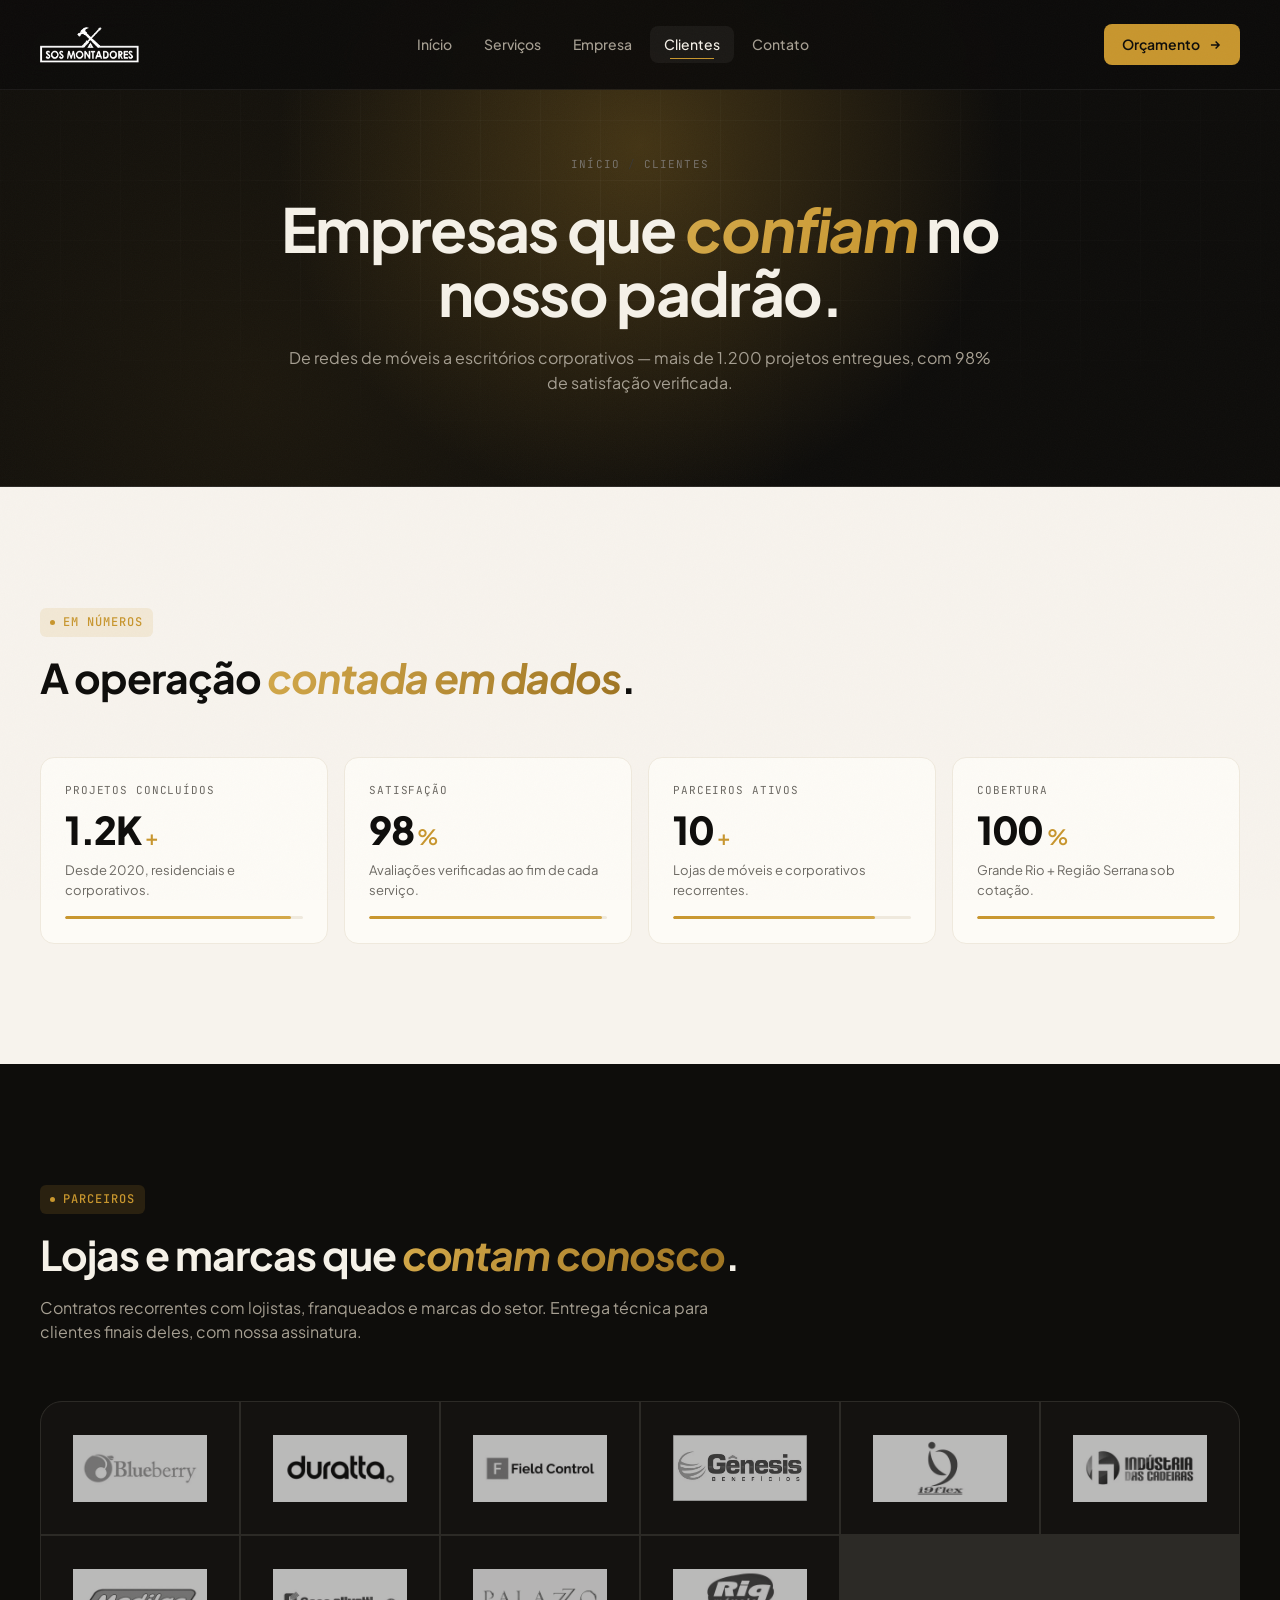
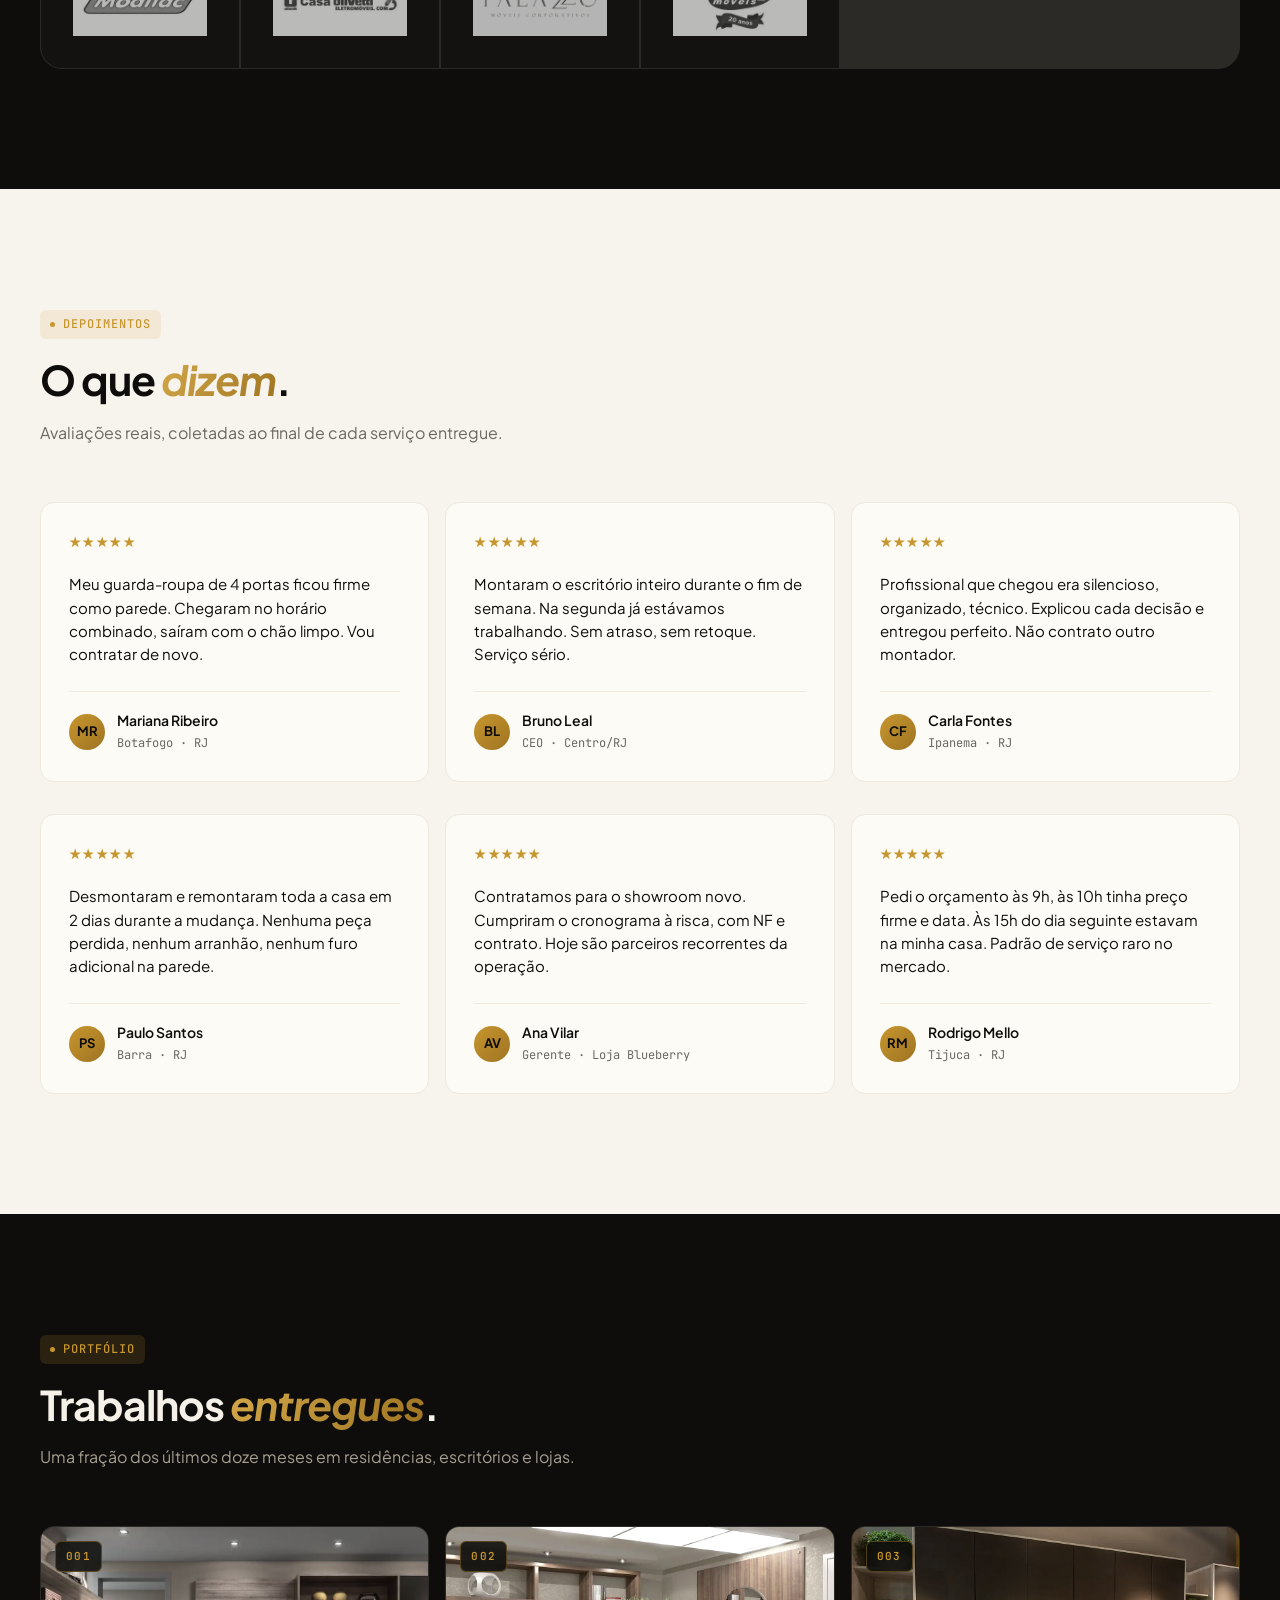
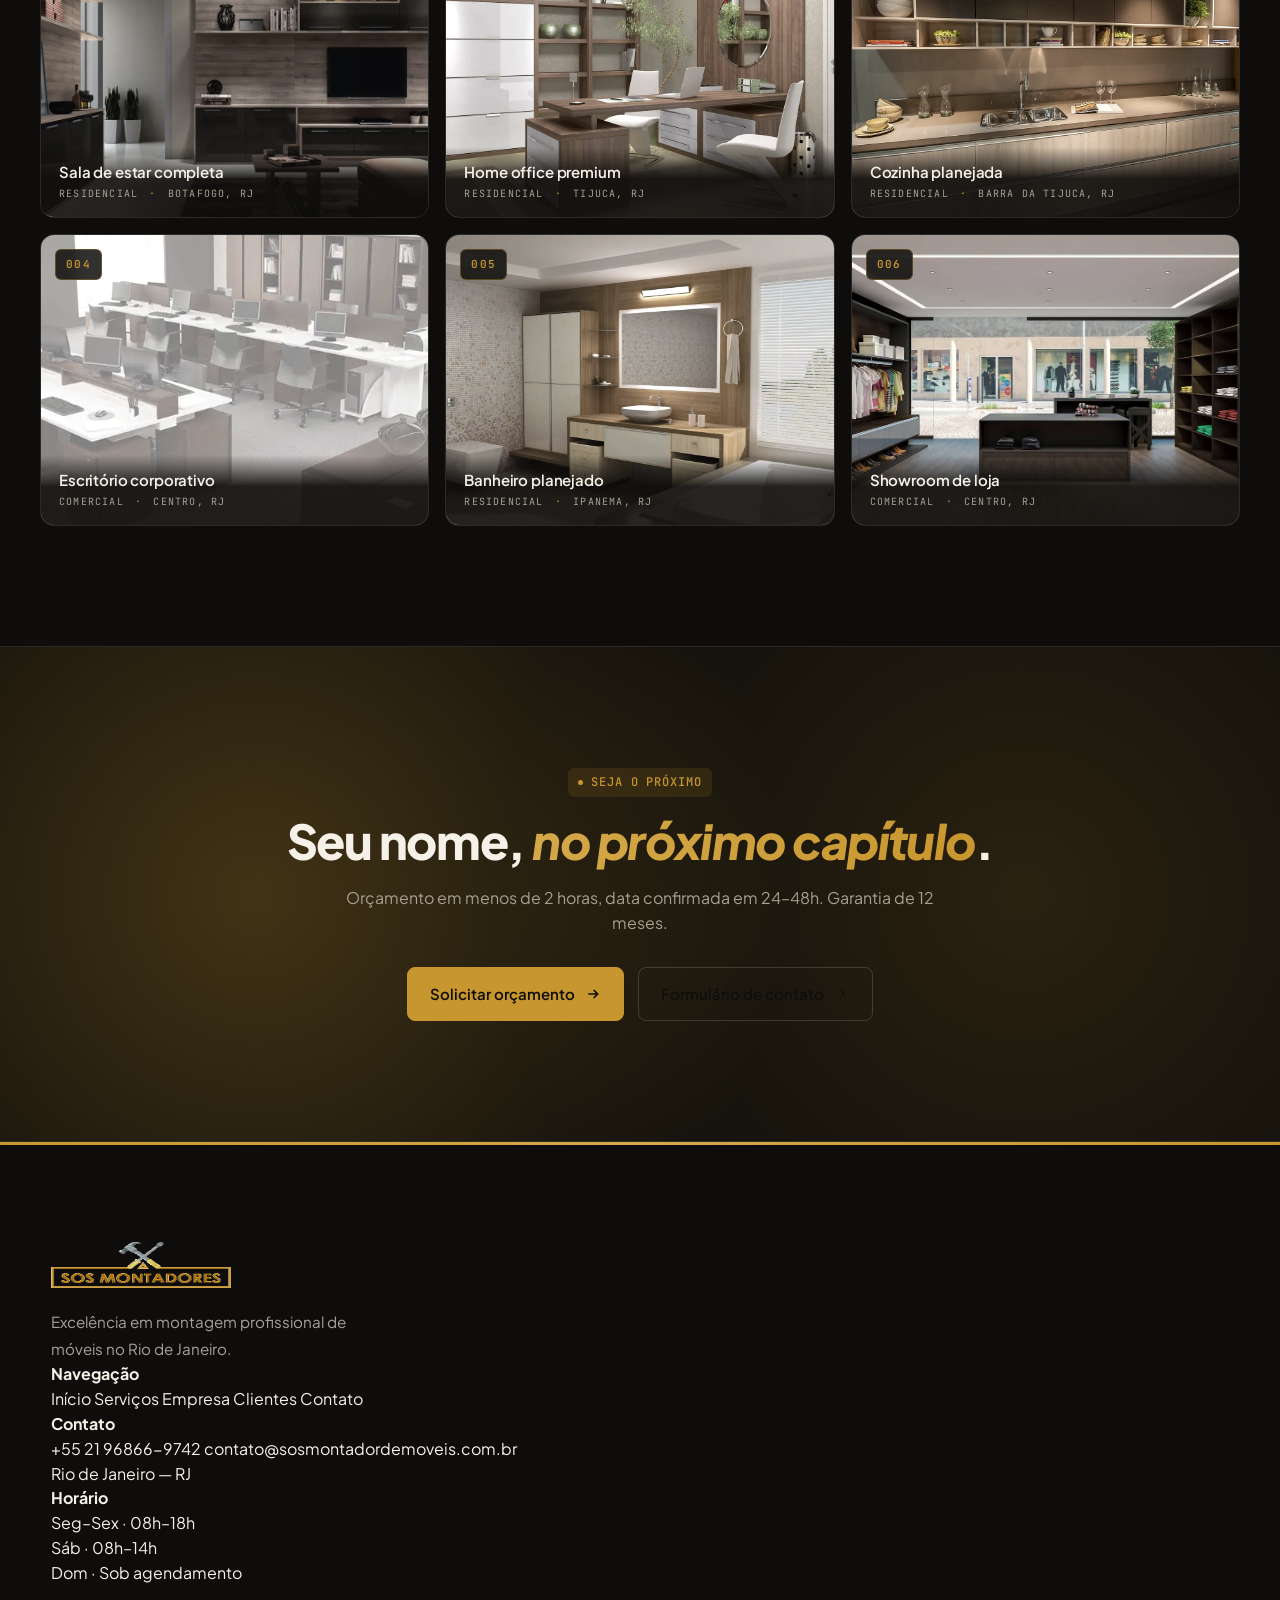
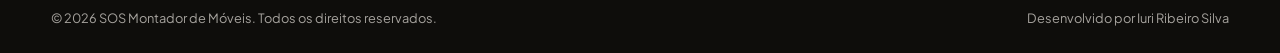
==== clientes.html @ 9188d163 "redesign: clientes portfolio grid — 3x2 balanced case study cards with project numbers" ====
<!DOCTYPE html>
<html lang="pt-BR">
<head>
  <meta charset="UTF-8">
  <meta name="viewport" content="width=device-width, initial-scale=1.0">
  <meta name="description" content="Clientes e parceiros SOS Montador de Móveis — empresas e clientes residenciais que confiam no nosso trabalho no Rio de Janeiro.">
  <meta name="keywords" content="clientes, parceiros, empresas, depoimentos, SOS Montadores">
  <meta name="author" content="SOS Montador de Móveis">
  <meta property="og:title" content="Clientes — SOS Montador de Móveis">
  <meta property="og:description" content="Empresas e clientes que confiam no nosso trabalho de montagem de móveis.">
  <meta property="og:image" content="https://sosmontadordemoveis.com.br/img/logo.png">
  <meta property="og:url" content="https://sosmontadordemoveis.com.br/clientes">
  <meta property="og:type" content="website">
  <meta property="og:locale" content="pt_BR">
  <meta name="twitter:card" content="summary_large_image">
  <meta name="twitter:title" content="Clientes — SOS Montador de Móveis">
  <meta name="twitter:description" content="Empresas e clientes que confiam no nosso trabalho.">
  <meta name="twitter:image" content="https://sosmontadordemoveis.com.br/img/logo.png">
  <link rel="icon" type="image/png" href="img/favicon.png">
  <link rel="canonical" href="https://sosmontadordemoveis.com.br/clientes">
  <title>Clientes e Parceiros — SOS Montadores | Empresas que confiam</title>

  <link rel="dns-prefetch" href="//wa.me">
  <link rel="dns-prefetch" href="//fonts.googleapis.com">
  <link rel="preconnect" href="https://fonts.googleapis.com">
  <link rel="preconnect" href="https://fonts.gstatic.com" crossorigin>
  <link rel="stylesheet" href="https://fonts.googleapis.com/css2?family=Plus+Jakarta+Sans:ital,wght@0,300..800;1,300..800&family=JetBrains+Mono:wght@400;500;600&display=swap">

  <link rel="stylesheet" href="css/style.css">
  <link rel="stylesheet" href="css/home.css">
</head>
<body class="home">

  <header class="header">
    <div class="container">
      <a href="/" class="header__logo">
        <img src="img/logo-header.png" alt="SOS Montadores" width="200" height="60" decoding="async">
      </a>
      <nav class="header__nav">
        <a href="/">Início</a>
        <a href="servicos">Serviços</a>
        <a href="empresa">Empresa</a>
        <a href="clientes" class="active">Clientes</a>
        <a href="contato">Contato</a>
      </nav>
      <a href="https://wa.me/5521968669742" class="header__cta" target="_blank" rel="noopener noreferrer">
        <span>Orçamento</span>
        <svg viewBox="0 0 24 24" fill="none" stroke="currentColor" stroke-width="2.5"><path d="M5 12h14M13 6l6 6-6 6"/></svg>
      </a>
    </div>
  </header>

  <section class="hero-page">
    <div class="hero-page-grid-bg"></div>
    <div class="container-n">
      <div class="breadcrumb">
        <a href="/">Início</a><span class="sep">/</span><span>Clientes</span>
      </div>
      <h1 class="reveal">Empresas que <span class="accent">confiam</span> no nosso padrão.</h1>
      <p class="reveal d-1">De redes de móveis a escritórios corporativos — mais de 1.200 projetos entregues, com 98% de satisfação verificada.</p>
    </div>
  </section>

  <!-- STATS -->
  <section class="section section-light">
    <div class="container-n">
      <div class="section-head-left">
        <span class="section-eyebrow reveal">Em números</span>
        <h2 class="section-title-n reveal d-1">A operação <span class="accent">contada em dados</span>.</h2>
      </div>
      <div class="metrics-grid">
        <div class="metric-card reveal" style="--fill: 95%">
          <p class="m-lbl">Projetos concluídos</p>
          <h3 class="m-val">1.2K<span class="unit">+</span></h3>
          <p class="m-desc">Desde 2020, residenciais e corporativos.</p>
          <div class="m-bar"><div class="m-bar-fill"></div></div>
        </div>
        <div class="metric-card reveal d-1" style="--fill: 98%">
          <p class="m-lbl">Satisfação</p>
          <h3 class="m-val">98<span class="unit">%</span></h3>
          <p class="m-desc">Avaliações verificadas ao fim de cada serviço.</p>
          <div class="m-bar"><div class="m-bar-fill"></div></div>
        </div>
        <div class="metric-card reveal d-2" style="--fill: 85%">
          <p class="m-lbl">Parceiros ativos</p>
          <h3 class="m-val">10<span class="unit">+</span></h3>
          <p class="m-desc">Lojas de móveis e corporativos recorrentes.</p>
          <div class="m-bar"><div class="m-bar-fill"></div></div>
        </div>
        <div class="metric-card reveal d-3" style="--fill: 100%">
          <p class="m-lbl">Cobertura</p>
          <h3 class="m-val">100<span class="unit">%</span></h3>
          <p class="m-desc">Grande Rio + Região Serrana sob cotação.</p>
          <div class="m-bar"><div class="m-bar-fill"></div></div>
        </div>
      </div>
    </div>
  </section>

  <!-- PARCEIROS GRID -->
  <section class="section section-dark">
    <div class="container-n">
      <div class="section-head-left">
        <span class="section-eyebrow reveal">Parceiros</span>
        <h2 class="section-title-n reveal d-1">Lojas e marcas que <span class="accent">contam conosco</span>.</h2>
        <p class="section-sub reveal d-2">Contratos recorrentes com lojistas, franqueados e marcas do setor. Entrega técnica para clientes finais deles, com nossa assinatura.</p>
      </div>

      <div class="clients-grid reveal">
        <div class="client-cell"><img src="img/parceiros/blueberry.webp" alt="Blueberry" width="180" height="120" decoding="async" loading="lazy"></div>
        <div class="client-cell"><img src="img/parceiros/duratta.webp" alt="Duratta" width="180" height="120" decoding="async" loading="lazy"></div>
        <div class="client-cell"><img src="img/parceiros/field.webp" alt="Field" width="180" height="120" decoding="async" loading="lazy"></div>
        <div class="client-cell"><img src="img/parceiros/genesis.webp" alt="Genesis" width="180" height="120" decoding="async" loading="lazy"></div>
        <div class="client-cell"><img src="img/parceiros/i9flex.webp" alt="i9 Flex" width="180" height="120" decoding="async" loading="lazy"></div>
        <div class="client-cell"><img src="img/parceiros/industria-cadeiras.webp" alt="Indústria das Cadeiras" width="180" height="120" decoding="async" loading="lazy"></div>
        <div class="client-cell"><img src="img/parceiros/modilac.webp" alt="Modilac" width="180" height="120" decoding="async" loading="lazy"></div>
        <div class="client-cell"><img src="img/parceiros/olivetti.webp" alt="Olivetti" width="180" height="120" decoding="async" loading="lazy"></div>
        <div class="client-cell"><img src="img/parceiros/palazzo.webp" alt="Palazzo" width="180" height="120" decoding="async" loading="lazy"></div>
        <div class="client-cell"><img src="img/parceiros/riq-moveis.webp" alt="Riq Móveis" width="180" height="120" decoding="async" loading="lazy"></div>
      </div>
    </div>
  </section>

  <!-- DEPOIMENTOS COMPLETOS -->
  <section class="section section-light">
    <div class="container-n">
      <div class="section-head-left">
        <span class="section-eyebrow reveal">Depoimentos</span>
        <h2 class="section-title-n reveal d-1">O que <span class="accent">dizem</span>.</h2>
        <p class="section-sub reveal d-2">Avaliações reais, coletadas ao final de cada serviço entregue.</p>
      </div>

      <div class="testimonials-grid">
        <article class="tm-card reveal" style="background:var(--off-white); border-color:var(--cream-3);">
          <div class="tm-stars">★★★★★</div>
          <p style="color:var(--ink);">Meu guarda-roupa de 4 portas ficou firme como parede. Chegaram no horário combinado, saíram com o chão limpo. Vou contratar de novo.</p>
          <div class="tm-author" style="border-top-color:var(--cream-3);">
            <div class="tm-avatar">MR</div>
            <div class="info">
              <span class="name" style="color:var(--ink);">Mariana Ribeiro</span>
              <span class="role" style="color:var(--ink-dim);">Botafogo · RJ</span>
            </div>
          </div>
        </article>

        <article class="tm-card reveal d-1" style="background:var(--off-white); border-color:var(--cream-3);">
          <div class="tm-stars">★★★★★</div>
          <p style="color:var(--ink);">Montaram o escritório inteiro durante o fim de semana. Na segunda já estávamos trabalhando. Sem atraso, sem retoque. Serviço sério.</p>
          <div class="tm-author" style="border-top-color:var(--cream-3);">
            <div class="tm-avatar">BL</div>
            <div class="info">
              <span class="name" style="color:var(--ink);">Bruno Leal</span>
              <span class="role" style="color:var(--ink-dim);">CEO · Centro/RJ</span>
            </div>
          </div>
        </article>

        <article class="tm-card reveal d-2" style="background:var(--off-white); border-color:var(--cream-3);">
          <div class="tm-stars">★★★★★</div>
          <p style="color:var(--ink);">Profissional que chegou era silencioso, organizado, técnico. Explicou cada decisão e entregou perfeito. Não contrato outro montador.</p>
          <div class="tm-author" style="border-top-color:var(--cream-3);">
            <div class="tm-avatar">CF</div>
            <div class="info">
              <span class="name" style="color:var(--ink);">Carla Fontes</span>
              <span class="role" style="color:var(--ink-dim);">Ipanema · RJ</span>
            </div>
          </div>
        </article>

        <article class="tm-card reveal" style="background:var(--off-white); border-color:var(--cream-3); margin-top:16px;">
          <div class="tm-stars">★★★★★</div>
          <p style="color:var(--ink);">Desmontaram e remontaram toda a casa em 2 dias durante a mudança. Nenhuma peça perdida, nenhum arranhão, nenhum furo adicional na parede.</p>
          <div class="tm-author" style="border-top-color:var(--cream-3);">
            <div class="tm-avatar">PS</div>
            <div class="info">
              <span class="name" style="color:var(--ink);">Paulo Santos</span>
              <span class="role" style="color:var(--ink-dim);">Barra · RJ</span>
            </div>
          </div>
        </article>

        <article class="tm-card reveal d-1" style="background:var(--off-white); border-color:var(--cream-3); margin-top:16px;">
          <div class="tm-stars">★★★★★</div>
          <p style="color:var(--ink);">Contratamos para o showroom novo. Cumpriram o cronograma à risca, com NF e contrato. Hoje são parceiros recorrentes da operação.</p>
          <div class="tm-author" style="border-top-color:var(--cream-3);">
            <div class="tm-avatar">AV</div>
            <div class="info">
              <span class="name" style="color:var(--ink);">Ana Vilar</span>
              <span class="role" style="color:var(--ink-dim);">Gerente · Loja Blueberry</span>
            </div>
          </div>
        </article>

        <article class="tm-card reveal d-2" style="background:var(--off-white); border-color:var(--cream-3); margin-top:16px;">
          <div class="tm-stars">★★★★★</div>
          <p style="color:var(--ink);">Pedi o orçamento às 9h, às 10h tinha preço firme e data. Às 15h do dia seguinte estavam na minha casa. Padrão de serviço raro no mercado.</p>
          <div class="tm-author" style="border-top-color:var(--cream-3);">
            <div class="tm-avatar">RM</div>
            <div class="info">
              <span class="name" style="color:var(--ink);">Rodrigo Mello</span>
              <span class="role" style="color:var(--ink-dim);">Tijuca · RJ</span>
            </div>
          </div>
        </article>
      </div>
    </div>
  </section>

  <!-- GALERIA -->
  <section class="section section-dark">
    <div class="container-n">
      <div class="section-head-left">
        <span class="section-eyebrow reveal">Portfólio</span>
        <h2 class="section-title-n reveal d-1">Trabalhos <span class="accent">entregues</span>.</h2>
        <p class="section-sub reveal d-2">Uma fração dos últimos doze meses em residências, escritórios e lojas.</p>
      </div>

      <div class="portfolio-grid">
        <article class="portfolio-item reveal">
          <span class="p-num">001</span>
          <img src="img/servicos/sala.webp" alt="Sala de estar" width="640" height="480" decoding="async" loading="lazy">
          <div class="p-info">
            <span class="p-title">Sala de estar completa</span>
            <span class="p-meta">Residencial <span class="dot">·</span> Botafogo, RJ</span>
          </div>
        </article>

        <article class="portfolio-item reveal d-1">
          <span class="p-num">002</span>
          <img src="img/servicos/home-office.webp" alt="Home office" width="640" height="480" decoding="async" loading="lazy">
          <div class="p-info">
            <span class="p-title">Home office premium</span>
            <span class="p-meta">Residencial <span class="dot">·</span> Tijuca, RJ</span>
          </div>
        </article>

        <article class="portfolio-item reveal d-2">
          <span class="p-num">003</span>
          <img src="img/servicos/cozinha.webp" alt="Cozinha planejada" width="640" height="480" decoding="async" loading="lazy">
          <div class="p-info">
            <span class="p-title">Cozinha planejada</span>
            <span class="p-meta">Residencial <span class="dot">·</span> Barra da Tijuca, RJ</span>
          </div>
        </article>

        <article class="portfolio-item reveal d-3">
          <span class="p-num">004</span>
          <img src="img/servicos/corporativo.webp" alt="Escritório corporativo" width="640" height="480" decoding="async" loading="lazy">
          <div class="p-info">
            <span class="p-title">Escritório corporativo</span>
            <span class="p-meta">Comercial <span class="dot">·</span> Centro, RJ</span>
          </div>
        </article>

        <article class="portfolio-item reveal d-4">
          <span class="p-num">005</span>
          <img src="img/servicos/banheiro-2.webp" alt="Banheiro" width="640" height="480" decoding="async" loading="lazy">
          <div class="p-info">
            <span class="p-title">Banheiro planejado</span>
            <span class="p-meta">Residencial <span class="dot">·</span> Ipanema, RJ</span>
          </div>
        </article>

        <article class="portfolio-item reveal d-5">
          <span class="p-num">006</span>
          <img src="img/servicos/loja.webp" alt="Loja varejo" width="640" height="480" decoding="async" loading="lazy">
          <div class="p-info">
            <span class="p-title">Showroom de loja</span>
            <span class="p-meta">Comercial <span class="dot">·</span> Centro, RJ</span>
          </div>
        </article>
      </div>
    </div>
  </section>

  <!-- CTA FINAL -->
  <section class="cta-final-n">
    <div class="cta-inner">
      <span class="section-eyebrow reveal">Seja o próximo</span>
      <h2 class="reveal d-1">Seu nome, <span class="accent">no próximo capítulo</span>.</h2>
      <p class="reveal d-2">Orçamento em menos de 2 horas, data confirmada em 24–48h. Garantia de 12 meses.</p>
      <div class="cta-ctas reveal d-3">
        <a href="https://wa.me/5521968669742?text=Olá!%20Gostaria%20de%20um%20orçamento" class="btn-gold" target="_blank" rel="noopener noreferrer">
          <span>Solicitar orçamento</span>
          <svg viewBox="0 0 24 24" fill="none" stroke="currentColor" stroke-width="2.5"><path d="M5 12h14M13 6l6 6-6 6"/></svg>
        </a>
        <a href="contato" class="btn-ghost">
          <span>Formulário de contato</span>
          <svg viewBox="0 0 24 24" fill="none" stroke="currentColor" stroke-width="2"><path d="M9 18l6-6-6-6"/></svg>
        </a>
      </div>
    </div>
  </section>

  <footer class="footer">
    <div class="container">
      <div class="footer__grid">
        <div class="footer__brand">
          <img src="img/logo.png" alt="SOS Montadores" width="180" height="60" decoding="async" loading="lazy">
          <p>Excelência em montagem profissional de móveis no Rio de Janeiro.</p>
        </div>
        <div class="footer__col">
          <h4>Navegação</h4>
          <a href="/">Início</a>
          <a href="servicos">Serviços</a>
          <a href="empresa">Empresa</a>
          <a href="clientes">Clientes</a>
          <a href="contato">Contato</a>
        </div>
        <div class="footer__col">
          <h4>Contato</h4>
          <a href="https://wa.me/5521968669742" target="_blank" rel="noopener noreferrer">+55 21 96866-9742</a>
          <a href="mailto:contato@sosmontadordemoveis.com.br">contato@sosmontadordemoveis.com.br</a>
          <p>Rio de Janeiro — RJ</p>
        </div>
        <div class="footer__col">
          <h4>Horário</h4>
          <p>Seg–Sex · 08h–18h<br>Sáb · 08h–14h<br>Dom · Sob agendamento</p>
        </div>
      </div>
      <div class="footer__bottom">
        <p>© 2026 SOS Montador de Móveis. Todos os direitos reservados.</p>
        <p>Desenvolvido por <a href="https://wa.me/5571992952152" target="_blank" rel="noopener noreferrer">Iuri Ribeiro Silva</a></p>
      </div>
    </div>
  </footer>

  <script src="js/main.js" defer></script>
</body>
</html>
---- css/style.css ----
/* ============================================
   SOS Montador de Móveis — Premium Stylesheet
   Aesthetic: Luxury Craftsmanship / Editorial
   Palette: Gold #C8962E + Charcoal #2A2A2A
   ============================================ */

/* --- Google Fonts (loaded via <link> in HTML for non-blocking render) --- */

/* --- CSS Custom Properties --- */
:root {
  --gold: #C8962E;
  --gold-light: #D4A94A;
  --gold-dark: #A67A1E;
  --gold-glow: rgba(200, 150, 46, 0.25);
  --gold-subtle: rgba(200, 150, 46, 0.08);
  --charcoal: #2A2A2A;
  --charcoal-deep: #1A1A1A;
  --charcoal-light: #3A3A3A;
  --cream: #F7F3ED;
  --cream-warm: #F0E8DC;
  --cream-dark: #E8DDCC;
  --white: #FFFFFF;
  --white-off: #FAFAF8;
  --text-primary: #2A2A2A;
  --text-secondary: #666660;
  --text-muted: #999990;
  --text-light: #BBBBB5;
  --text-on-dark: #F7F3ED;
  --text-on-dark-muted: rgba(247, 243, 237, 0.65);

  --font-display: 'Cormorant Garamond', Georgia, 'Times New Roman', serif;
  --font-body: 'Outfit', -apple-system, BlinkMacSystemFont, sans-serif;

  --ease-out-expo: cubic-bezier(0.16, 1, 0.3, 1);
  --ease-out-quart: cubic-bezier(0.25, 1, 0.5, 1);
  --ease-in-out: cubic-bezier(0.65, 0, 0.35, 1);

  --header-height: 90px;
  --section-padding: clamp(80px, 10vw, 140px);
  --container-width: 1280px;
  --container-narrow: 960px;

  --radius-sm: 4px;
  --radius-md: 8px;
  --radius-lg: 16px;
  --radius-xl: 24px;

  --shadow-sm: 0 2px 8px rgba(0,0,0,0.06);
  --shadow-md: 0 8px 30px rgba(0,0,0,0.08);
  --shadow-lg: 0 20px 60px rgba(0,0,0,0.12);
  --shadow-xl: 0 30px 80px rgba(0,0,0,0.16);
  --shadow-gold: 0 8px 30px rgba(200, 150, 46, 0.2);
}

/* --- Reset & Base --- */
*,
*::before,
*::after {
  margin: 0;
  padding: 0;
  box-sizing: border-box;
}

html {
  scroll-behavior: smooth;
  font-size: 16px;
  -webkit-font-smoothing: antialiased;
  -moz-osx-font-smoothing: grayscale;
}

body {
  font-family: var(--font-body);
  font-weight: 400;
  color: var(--text-primary);
  background-color: var(--white);
  line-height: 1.7;
  overflow-x: hidden;
}

img {
  max-width: 100%;
  height: auto;
  display: block;
}

a {
  text-decoration: none;
  color: inherit;
  transition: color 0.3s ease;
}

ul, ol {
  list-style: none;
}

button {
  border: none;
  background: none;
  cursor: pointer;
  font-family: inherit;
}

input, textarea, select {
  font-family: inherit;
  font-size: inherit;
}

::selection {
  background-color: var(--gold);
  color: var(--white);
}

/* --- Utility Classes --- */
.container {
  width: 100%;
  max-width: var(--container-width);
  margin: 0 auto;
  padding: 0 clamp(20px, 4vw, 60px);
}

.container--narrow {
  max-width: var(--container-narrow);
}

.section {
  padding: var(--section-padding) 0;
  position: relative;
}

.section--dark {
  background-color: var(--charcoal);
  color: var(--text-on-dark);
}

.section--cream {
  background-color: var(--cream);
}

.section--gold {
  background-color: var(--gold);
  color: var(--white);
}

.text-gold {
  color: var(--gold);
}

.text-center {
  text-align: center;
}

/* --- Grain Overlay (global texture) --- */
body::after {
  content: '';
  position: fixed;
  top: 0;
  left: 0;
  width: 100%;
  height: 100%;
  pointer-events: none;
  z-index: 9999;
  opacity: 0.025;
  background-image: url("data:image/svg+xml,%3Csvg viewBox='0 0 256 256' xmlns='http://www.w3.org/2000/svg'%3E%3Cfilter id='noise'%3E%3CfeTurbulence type='fractalNoise' baseFrequency='0.9' numOctaves='4' stitchTiles='stitch'/%3E%3C/filter%3E%3Crect width='100%25' height='100%25' filter='url(%23noise)'/%3E%3C/svg%3E");
  background-repeat: repeat;
  background-size: 256px;
}

/* --- Typography --- */
.heading-display {
  font-family: var(--font-display);
  font-weight: 600;
  line-height: 1.05;
  letter-spacing: -0.02em;
}

.heading-xl {
  font-size: clamp(3rem, 7vw, 6rem);
}

.heading-lg {
  font-size: clamp(2.4rem, 5vw, 4.2rem);
}

.heading-md {
  font-size: clamp(1.8rem, 3.5vw, 2.8rem);
}

.heading-sm {
  font-size: clamp(1.4rem, 2.5vw, 2rem);
}

.subtitle {
  font-family: var(--font-body);
  font-weight: 300;
  font-size: clamp(1rem, 1.5vw, 1.25rem);
  line-height: 1.8;
  color: var(--text-secondary);
}

.subtitle--light {
  color: var(--text-on-dark-muted);
}

.label {
  font-family: var(--font-body);
  font-weight: 600;
  font-size: 0.75rem;
  letter-spacing: 0.2em;
  text-transform: uppercase;
  color: var(--gold);
}

.label--dark {
  color: var(--text-on-dark-muted);
}

.section-header {
  margin-bottom: clamp(40px, 6vw, 80px);
}

.section-header .label {
  margin-bottom: 16px;
  display: block;
}

.section-header .heading-display {
  margin-bottom: 20px;
}

.gold-line {
  width: 60px;
  height: 2px;
  background: var(--gold);
  display: block;
  margin-bottom: 24px;
}

.gold-line--center {
  margin-left: auto;
  margin-right: auto;
}

/* ============================
   HEADER / NAVIGATION
   ============================ */
.header {
  position: fixed;
  top: 0;
  left: 0;
  width: 100%;
  height: var(--header-height);
  z-index: 1000;
  transition: all 0.5s var(--ease-out-expo);
  display: flex;
  align-items: center;
}

.header::before {
  content: '';
  position: absolute;
  inset: 0;
  background: rgba(255,255,255,0.0);
  backdrop-filter: blur(0px);
  -webkit-backdrop-filter: blur(0px);
  transition: all 0.5s var(--ease-out-expo);
  border-bottom: 1px solid transparent;
}

.header.scrolled::before {
  background: rgba(255,255,255,0.92);
  backdrop-filter: blur(20px);
  -webkit-backdrop-filter: blur(20px);
  border-bottom: 1px solid rgba(200,150,46,0.15);
}

.header.scrolled {
  height: 72px;
  box-shadow: 0 4px 30px rgba(0,0,0,0.06);
}

.header .container {
  display: flex;
  align-items: center;
  justify-content: space-between;
  position: relative;
  z-index: 2;
}

.header__logo img {
  height: 38px;
  width: auto;
  transition: all 0.4s var(--ease-out-expo);
  filter: brightness(0) invert(1);
}

.header.scrolled .header__logo img {
  filter: none;
  height: 34px;
}

.header__nav {
  display: flex;
  align-items: center;
  gap: 0;
}

.header__nav a {
  font-family: var(--font-body);
  font-weight: 500;
  font-size: 0.85rem;
  letter-spacing: 0.06em;
  text-transform: uppercase;
  color: rgba(255,255,255,0.85);
  padding: 10px 20px;
  position: relative;
  transition: all 0.3s ease;
}

.header__nav a::after {
  content: '';
  position: absolute;
  bottom: 4px;
  left: 20px;
  right: 20px;
  height: 1.5px;
  background: var(--gold);
  transform: scaleX(0);
  transform-origin: left;
  transition: transform 0.4s var(--ease-out-expo);
}

.header__nav a:hover::after,
.header__nav a.active::after {
  transform: scaleX(1);
}

.header__nav a:hover {
  color: var(--white);
}

.header.scrolled .header__nav a {
  color: var(--text-secondary);
}

.header.scrolled .header__nav a:hover,
.header.scrolled .header__nav a.active {
  color: var(--gold);
}

.header__cta {
  margin-left: 16px;
}

/* --- Mobile Menu Button --- */
.menu-toggle {
  display: none;
  flex-direction: column;
  gap: 6px;
  padding: 8px;
  z-index: 1001;
}

.menu-toggle span {
  display: block;
  width: 28px;
  height: 2px;
  background: var(--white);
  transition: all 0.4s var(--ease-out-expo);
  transform-origin: center;
}

.header.scrolled .menu-toggle span {
  background: var(--charcoal);
}

.menu-toggle.active span:nth-child(1) {
  transform: translateY(8px) rotate(45deg);
}

.menu-toggle.active span:nth-child(2) {
  opacity: 0;
  transform: scaleX(0);
}

.menu-toggle.active span:nth-child(3) {
  transform: translateY(-8px) rotate(-45deg);
}

/* --- Mobile Nav Overlay --- */
.mobile-nav {
  position: fixed;
  inset: 0;
  background: var(--charcoal-deep);
  z-index: 999;
  display: flex;
  flex-direction: column;
  justify-content: center;
  align-items: center;
  gap: 0;
  opacity: 0;
  visibility: hidden;
  transition: all 0.5s var(--ease-out-expo);
}

.mobile-nav.active {
  opacity: 1;
  visibility: visible;
}

.mobile-nav a {
  font-family: var(--font-display);
  font-size: clamp(2rem, 6vw, 3.5rem);
  font-weight: 500;
  color: var(--text-on-dark);
  padding: 16px 0;
  display: block;
  transform: translateY(30px);
  opacity: 0;
  transition: all 0.5s var(--ease-out-expo);
}

.mobile-nav.active a {
  transform: translateY(0);
  opacity: 1;
}

.mobile-nav.active a:nth-child(1) { transition-delay: 0.1s; }
.mobile-nav.active a:nth-child(2) { transition-delay: 0.15s; }
.mobile-nav.active a:nth-child(3) { transition-delay: 0.2s; }
.mobile-nav.active a:nth-child(4) { transition-delay: 0.25s; }
.mobile-nav.active a:nth-child(5) { transition-delay: 0.3s; }

.mobile-nav a:hover {
  color: var(--gold);
}

.mobile-nav__contact {
  margin-top: 40px;
  text-align: center;
  transform: translateY(20px);
  opacity: 0;
  transition: all 0.5s var(--ease-out-expo) 0.35s;
}

.mobile-nav.active .mobile-nav__contact {
  transform: translateY(0);
  opacity: 1;
}

.mobile-nav__contact a {
  font-family: var(--font-body);
  font-size: 1rem;
  font-weight: 400;
  color: var(--gold);
  padding: 8px 0;
}

/* ============================
   BUTTONS
   ============================ */
.btn {
  display: inline-flex;
  align-items: center;
  justify-content: center;
  gap: 10px;
  font-family: var(--font-body);
  font-weight: 600;
  font-size: 0.82rem;
  letter-spacing: 0.1em;
  text-transform: uppercase;
  padding: 16px 36px;
  border-radius: var(--radius-sm);
  transition: all 0.4s var(--ease-out-expo);
  position: relative;
  overflow: hidden;
  cursor: pointer;
}

.btn::before {
  content: '';
  position: absolute;
  inset: 0;
  background: rgba(255,255,255,0.15);
  transform: translateX(-101%);
  transition: transform 0.5s var(--ease-out-expo);
}

.btn:hover::before {
  transform: translateX(0);
}

.btn--gold {
  background: var(--gold);
  color: var(--white);
  box-shadow: var(--shadow-gold);
}

.btn--gold:hover {
  background: var(--gold-dark);
  transform: translateY(-2px);
  box-shadow: 0 12px 40px rgba(200, 150, 46, 0.3);
}

.btn--outline {
  background: transparent;
  color: var(--white);
  border: 1.5px solid rgba(255,255,255,0.4);
}

.btn--outline:hover {
  border-color: var(--gold);
  color: var(--gold);
  transform: translateY(-2px);
}

.btn--outline-dark {
  background: transparent;
  color: var(--charcoal);
  border: 1.5px solid rgba(42,42,42,0.2);
}

.btn--outline-dark:hover {
  border-color: var(--gold);
  color: var(--gold);
  transform: translateY(-2px);
}

.btn--dark {
  background: var(--charcoal);
  color: var(--white);
}

.btn--dark:hover {
  background: var(--charcoal-deep);
  transform: translateY(-2px);
  box-shadow: var(--shadow-lg);
}

.btn--white {
  background: var(--white);
  color: var(--charcoal);
}

.btn--white:hover {
  background: var(--cream);
  transform: translateY(-2px);
  box-shadow: var(--shadow-lg);
}

.btn--sm {
  padding: 12px 24px;
  font-size: 0.75rem;
}

.btn--lg {
  padding: 20px 48px;
  font-size: 0.85rem;
}

.btn svg,
.btn i {
  width: 18px;
  height: 18px;
  flex-shrink: 0;
}

/* ============================
   HERO SECTION
   ============================ */
.hero {
  position: relative;
  min-height: 100vh;
  display: flex;
  align-items: center;
  overflow: hidden;
}

.hero--subpage {
  min-height: 55vh;
}

.hero__bg {
  position: absolute;
  inset: 0;
  z-index: 0;
}

.hero__bg img {
  width: 100%;
  height: 100%;
  object-fit: cover;
  will-change: transform;
}

.hero__overlay {
  position: absolute;
  inset: 0;
  background: linear-gradient(
    135deg,
    rgba(26, 26, 26, 0.85) 0%,
    rgba(42, 42, 42, 0.65) 50%,
    rgba(200, 150, 46, 0.15) 100%
  );
  z-index: 1;
}

.hero__overlay--strong {
  background: linear-gradient(
    135deg,
    rgba(26, 26, 26, 0.92) 0%,
    rgba(42, 42, 42, 0.75) 50%,
    rgba(200, 150, 46, 0.1) 100%
  );
}

/* Decorative corner lines */
.hero__deco {
  position: absolute;
  z-index: 2;
  pointer-events: none;
}

.hero__deco--tl {
  top: clamp(30px, 5vw, 60px);
  left: clamp(30px, 5vw, 60px);
  width: 80px;
  height: 80px;
  border-top: 1.5px solid rgba(200,150,46,0.3);
  border-left: 1.5px solid rgba(200,150,46,0.3);
}

.hero__deco--br {
  bottom: clamp(30px, 5vw, 60px);
  right: clamp(30px, 5vw, 60px);
  width: 80px;
  height: 80px;
  border-bottom: 1.5px solid rgba(200,150,46,0.3);
  border-right: 1.5px solid rgba(200,150,46,0.3);
}

.hero__content {
  position: relative;
  z-index: 3;
  max-width: 800px;
  padding-top: var(--header-height);
}

.hero__label {
  display: inline-flex;
  align-items: center;
  gap: 12px;
  margin-bottom: 28px;
}

.hero__label::before {
  content: '';
  width: 40px;
  height: 1.5px;
  background: var(--gold);
}

.hero__title {
  color: var(--white);
  margin-bottom: 24px;
}

.hero__title em {
  font-style: italic;
  color: var(--gold-light);
}

.hero__subtitle {
  font-size: clamp(1.05rem, 1.6vw, 1.3rem);
  color: rgba(255,255,255,0.7);
  line-height: 1.8;
  margin-bottom: 40px;
  max-width: 600px;
  font-weight: 300;
}

.hero__buttons {
  display: flex;
  gap: 16px;
  flex-wrap: wrap;
}

/* Hero scroll indicator */
.hero__scroll {
  position: absolute;
  bottom: 40px;
  left: 50%;
  transform: translateX(-50%);
  z-index: 3;
  display: flex;
  flex-direction: column;
  align-items: center;
  gap: 10px;
  color: rgba(255,255,255,0.5);
  font-size: 0.7rem;
  letter-spacing: 0.2em;
  text-transform: uppercase;
  animation: heroScroll 2s ease-in-out infinite;
}

.hero__scroll-line {
  width: 1px;
  height: 50px;
  background: linear-gradient(to bottom, var(--gold), transparent);
}

@keyframes heroScroll {
  0%, 100% { opacity: 1; transform: translateX(-50%) translateY(0); }
  50% { opacity: 0.5; transform: translateX(-50%) translateY(10px); }
}

/* Hero slider */
.hero__slider {
  position: absolute;
  inset: 0;
}

.hero__slide {
  position: absolute;
  inset: 0;
  opacity: 0;
  transition: opacity 1.2s ease;
}

.hero__slide.active {
  opacity: 1;
}

.hero__slide img {
  width: 100%;
  height: 100%;
  object-fit: cover;
}

/* ============================
   STATS BAR
   ============================ */
.stats-bar {
  background: var(--charcoal);
  padding: 0;
  position: relative;
  z-index: 10;
}

.stats-bar__inner {
  display: grid;
  grid-template-columns: repeat(4, 1fr);
}

.stats-bar__item {
  padding: clamp(30px, 4vw, 50px) clamp(20px, 3vw, 40px);
  text-align: center;
  border-right: 1px solid rgba(255,255,255,0.06);
  position: relative;
}

.stats-bar__item:last-child {
  border-right: none;
}

.stats-bar__item::before {
  content: '';
  position: absolute;
  bottom: 0;
  left: 50%;
  transform: translateX(-50%) scaleX(0);
  width: 60%;
  height: 2px;
  background: var(--gold);
  transition: transform 0.6s var(--ease-out-expo);
}

.stats-bar__item:hover::before {
  transform: translateX(-50%) scaleX(1);
}

.stats-bar__number {
  font-family: var(--font-display);
  font-size: clamp(2rem, 4vw, 3.5rem);
  font-weight: 600;
  color: var(--gold);
  line-height: 1;
  margin-bottom: 8px;
}

.stats-bar__text {
  font-size: 0.8rem;
  letter-spacing: 0.1em;
  text-transform: uppercase;
  color: var(--text-on-dark-muted);
  font-weight: 400;
}

/* ============================
   ABOUT / INTRO SECTION
   ============================ */
.about-intro {
  display: grid;
  grid-template-columns: 1fr 1fr;
  gap: clamp(40px, 6vw, 100px);
  align-items: center;
}

.about-intro__image {
  position: relative;
}

.about-intro__image img {
  width: 100%;
  height: auto;
  border-radius: var(--radius-md);
  box-shadow: var(--shadow-lg);
}

.about-intro__image::before {
  content: '';
  position: absolute;
  top: -20px;
  left: -20px;
  width: 100px;
  height: 100px;
  border-top: 2px solid var(--gold);
  border-left: 2px solid var(--gold);
  border-radius: var(--radius-sm) 0 0 0;
  z-index: -1;
}

.about-intro__image::after {
  content: '';
  position: absolute;
  bottom: -20px;
  right: -20px;
  width: 100px;
  height: 100px;
  border-bottom: 2px solid var(--gold);
  border-right: 2px solid var(--gold);
  border-radius: 0 0 var(--radius-sm) 0;
  z-index: -1;
}

.about-intro__content .heading-display {
  margin-bottom: 20px;
}

.about-intro__content p {
  margin-bottom: 16px;
  color: var(--text-secondary);
  line-height: 1.9;
}

.about-intro__features {
  display: grid;
  grid-template-columns: 1fr 1fr;
  gap: 20px;
  margin-top: 36px;
}

.about-feature {
  display: flex;
  align-items: flex-start;
  gap: 14px;
}

.about-feature__icon {
  width: 44px;
  height: 44px;
  background: var(--gold-subtle);
  border-radius: var(--radius-sm);
  display: flex;
  align-items: center;
  justify-content: center;
  flex-shrink: 0;
  color: var(--gold);
}

.about-feature__icon svg {
  width: 22px;
  height: 22px;
}

.about-feature__text {
  font-weight: 600;
  font-size: 0.9rem;
  color: var(--text-primary);
  line-height: 1.4;
}

/* ============================
   SERVICES
   ============================ */
.services-grid {
  display: grid;
  grid-template-columns: repeat(3, 1fr);
  gap: 24px;
}

.service-card {
  position: relative;
  border-radius: var(--radius-lg);
  overflow: hidden;
  aspect-ratio: 4/5;
  cursor: pointer;
  group: true;
}

.service-card__image {
  position: absolute;
  inset: 0;
}

.service-card__image img {
  width: 100%;
  height: 100%;
  object-fit: cover;
  transition: transform 0.8s var(--ease-out-expo);
}

.service-card:hover .service-card__image img {
  transform: scale(1.08);
}

.service-card__overlay {
  position: absolute;
  inset: 0;
  background: linear-gradient(
    to top,
    rgba(26, 26, 26, 0.95) 0%,
    rgba(26, 26, 26, 0.3) 40%,
    rgba(26, 26, 26, 0.1) 100%
  );
  transition: background 0.5s ease;
}

.service-card:hover .service-card__overlay {
  background: linear-gradient(
    to top,
    rgba(200, 150, 46, 0.9) 0%,
    rgba(200, 150, 46, 0.2) 40%,
    rgba(200, 150, 46, 0.05) 100%
  );
}

.service-card__content {
  position: absolute;
  bottom: 0;
  left: 0;
  right: 0;
  padding: clamp(24px, 3vw, 36px);
  z-index: 2;
}

.service-card__number {
  font-family: var(--font-display);
  font-size: 4rem;
  font-weight: 300;
  color: rgba(255,255,255,0.08);
  position: absolute;
  top: 20px;
  right: 24px;
  line-height: 1;
  transition: color 0.5s ease;
}

.service-card:hover .service-card__number {
  color: rgba(255,255,255,0.15);
}

.service-card__title {
  font-family: var(--font-display);
  font-size: clamp(1.5rem, 2vw, 1.8rem);
  font-weight: 600;
  color: var(--white);
  margin-bottom: 8px;
  transition: transform 0.5s var(--ease-out-expo);
}

.service-card:hover .service-card__title {
  transform: translateY(-8px);
}

.service-card__desc {
  font-size: 0.9rem;
  color: rgba(255,255,255,0.7);
  line-height: 1.6;
  max-height: 0;
  overflow: hidden;
  opacity: 0;
  transition: all 0.5s var(--ease-out-expo);
}

.service-card:hover .service-card__desc {
  max-height: 100px;
  opacity: 1;
}

/* --- Detailed Services (services page) --- */
.service-detail {
  display: grid;
  grid-template-columns: 1fr 1fr;
  gap: clamp(40px, 6vw, 80px);
  align-items: center;
  padding: clamp(60px, 8vw, 100px) 0;
  border-bottom: 1px solid rgba(0,0,0,0.06);
}

.service-detail:last-child {
  border-bottom: none;
}

.service-detail:nth-child(even) {
  direction: rtl;
}

.service-detail:nth-child(even) > * {
  direction: ltr;
}

.service-detail__image {
  position: relative;
  border-radius: var(--radius-lg);
  overflow: hidden;
  aspect-ratio: 4/3;
}

.service-detail__image img {
  width: 100%;
  height: 100%;
  object-fit: cover;
  transition: transform 0.8s var(--ease-out-expo);
}

.service-detail__image:hover img {
  transform: scale(1.04);
}

.service-detail__badge {
  position: absolute;
  top: 20px;
  left: 20px;
  background: var(--gold);
  color: var(--white);
  padding: 8px 18px;
  border-radius: var(--radius-sm);
  font-size: 0.7rem;
  font-weight: 700;
  letter-spacing: 0.15em;
  text-transform: uppercase;
}

.service-detail__content .label {
  margin-bottom: 12px;
}

.service-detail__content .heading-display {
  margin-bottom: 16px;
}

.service-detail__content p {
  color: var(--text-secondary);
  line-height: 1.9;
  margin-bottom: 16px;
}

.service-detail__list {
  margin-top: 24px;
  display: flex;
  flex-direction: column;
  gap: 12px;
}

.service-detail__list li {
  display: flex;
  align-items: center;
  gap: 12px;
  font-size: 0.95rem;
  color: var(--text-primary);
}

.service-detail__list li::before {
  content: '';
  width: 8px;
  height: 8px;
  border-radius: 50%;
  background: var(--gold);
  flex-shrink: 0;
}

/* ============================
   PROCESS / HOW IT WORKS
   ============================ */
.process-steps {
  display: grid;
  grid-template-columns: repeat(4, 1fr);
  gap: 0;
  position: relative;
}

.process-steps::before {
  content: '';
  position: absolute;
  top: 50px;
  left: 12.5%;
  right: 12.5%;
  height: 2px;
  background: linear-gradient(to right, var(--gold), var(--gold-light), var(--gold));
  opacity: 0.3;
}

.process-step {
  text-align: center;
  padding: 0 clamp(12px, 2vw, 30px);
  position: relative;
}

.process-step__number {
  width: 100px;
  height: 100px;
  border-radius: 50%;
  background: var(--white);
  border: 2px solid var(--gold);
  display: flex;
  align-items: center;
  justify-content: center;
  margin: 0 auto 24px;
  font-family: var(--font-display);
  font-size: 2.2rem;
  font-weight: 600;
  color: var(--gold);
  position: relative;
  z-index: 2;
  transition: all 0.4s var(--ease-out-expo);
}

.process-step:hover .process-step__number {
  background: var(--gold);
  color: var(--white);
  transform: scale(1.1);
  box-shadow: var(--shadow-gold);
}

.process-step__title {
  font-family: var(--font-display);
  font-size: 1.3rem;
  font-weight: 600;
  color: var(--text-primary);
  margin-bottom: 10px;
}

.process-step__desc {
  font-size: 0.9rem;
  color: var(--text-secondary);
  line-height: 1.7;
}

/* Section dark variant */
.section--dark .process-steps::before {
  opacity: 0.2;
}

.section--dark .process-step__number {
  background: var(--charcoal-light);
  border-color: var(--gold);
}

.section--dark .process-step:hover .process-step__number {
  background: var(--gold);
}

.section--dark .process-step__title {
  color: var(--text-on-dark);
}

.section--dark .process-step__desc {
  color: var(--text-on-dark-muted);
}

/* ============================
   PARTNERS / CLIENTS
   ============================ */
.partners-grid {
  display: grid;
  grid-template-columns: repeat(5, 1fr);
  gap: 24px;
}

.partner-card {
  background: var(--white);
  border: 1px solid rgba(0,0,0,0.06);
  border-radius: var(--radius-md);
  padding: clamp(20px, 3vw, 36px);
  display: flex;
  align-items: center;
  justify-content: center;
  aspect-ratio: 3/2;
  transition: all 0.4s var(--ease-out-expo);
  position: relative;
  overflow: hidden;
}

.partner-card::after {
  content: '';
  position: absolute;
  bottom: 0;
  left: 0;
  right: 0;
  height: 3px;
  background: var(--gold);
  transform: scaleX(0);
  transition: transform 0.4s var(--ease-out-expo);
}

.partner-card:hover {
  border-color: rgba(200, 150, 46, 0.2);
  transform: translateY(-6px);
  box-shadow: var(--shadow-md);
}

.partner-card:hover::after {
  transform: scaleX(1);
}

.partner-card img {
  max-width: 80%;
  max-height: 60%;
  object-fit: contain;
  filter: grayscale(100%) opacity(0.5);
  transition: all 0.4s var(--ease-out-expo);
}

.partner-card:hover img {
  filter: grayscale(0%) opacity(1);
}

/* ============================
   TESTIMONIALS
   ============================ */
.testimonials-container {
  position: relative;
  overflow: hidden;
}

.testimonials-track {
  display: flex;
  transition: transform 0.6s var(--ease-out-expo);
}

.testimonial-card {
  flex: 0 0 calc(33.333% - 16px);
  margin: 0 8px;
  background: var(--white);
  border-radius: var(--radius-lg);
  padding: clamp(30px, 4vw, 48px);
  position: relative;
  box-shadow: var(--shadow-sm);
  border: 1px solid rgba(0,0,0,0.04);
  transition: all 0.4s var(--ease-out-expo);
}

.testimonial-card:hover {
  box-shadow: var(--shadow-md);
  transform: translateY(-4px);
}

.testimonial-card__quote {
  font-family: var(--font-display);
  font-size: 5rem;
  color: var(--gold);
  line-height: 1;
  opacity: 0.2;
  position: absolute;
  top: 16px;
  left: 24px;
}

.testimonial-card__text {
  font-size: 1rem;
  color: var(--text-secondary);
  line-height: 1.8;
  margin-bottom: 24px;
  font-style: italic;
  position: relative;
  z-index: 2;
}

.testimonial-card__author {
  display: flex;
  align-items: center;
  gap: 14px;
}

.testimonial-card__avatar {
  width: 48px;
  height: 48px;
  border-radius: 50%;
  background: var(--gold-subtle);
  display: flex;
  align-items: center;
  justify-content: center;
  font-family: var(--font-display);
  font-size: 1.2rem;
  font-weight: 600;
  color: var(--gold);
}

.testimonial-card__name {
  font-weight: 600;
  font-size: 0.95rem;
  color: var(--text-primary);
}

.testimonial-card__role {
  font-size: 0.8rem;
  color: var(--text-muted);
}

.testimonials-nav {
  display: flex;
  justify-content: center;
  gap: 12px;
  margin-top: 40px;
}

.testimonials-nav button {
  width: 48px;
  height: 48px;
  border-radius: 50%;
  border: 1.5px solid rgba(0,0,0,0.1);
  display: flex;
  align-items: center;
  justify-content: center;
  transition: all 0.3s ease;
  color: var(--text-secondary);
}

.testimonials-nav button:hover {
  border-color: var(--gold);
  color: var(--gold);
  background: var(--gold-subtle);
}

/* ============================
   CTA SECTION
   ============================ */
.cta-section {
  position: relative;
  padding: clamp(80px, 10vw, 140px) 0;
  overflow: hidden;
}

.cta-section__bg {
  position: absolute;
  inset: 0;
}

.cta-section__bg img {
  width: 100%;
  height: 100%;
  object-fit: cover;
}

.cta-section__overlay {
  position: absolute;
  inset: 0;
  background: linear-gradient(135deg, rgba(26,26,26,0.92), rgba(42,42,42,0.85));
}

.cta-section__content {
  position: relative;
  z-index: 2;
  text-align: center;
  max-width: 700px;
  margin: 0 auto;
}

.cta-section__content .heading-display {
  color: var(--white);
  margin-bottom: 20px;
}

.cta-section__content p {
  color: var(--text-on-dark-muted);
  font-size: 1.1rem;
  margin-bottom: 36px;
  line-height: 1.8;
}

.cta-section__buttons {
  display: flex;
  gap: 16px;
  justify-content: center;
  flex-wrap: wrap;
}

/* ============================
   CONTACT FORM
   ============================ */
.contact-grid {
  display: grid;
  grid-template-columns: 1fr 1fr;
  gap: clamp(40px, 6vw, 80px);
}

.contact-info {
  display: flex;
  flex-direction: column;
  gap: 32px;
}

.contact-info__item {
  display: flex;
  gap: 20px;
  align-items: flex-start;
}

.contact-info__icon {
  width: 56px;
  height: 56px;
  background: var(--gold-subtle);
  border-radius: var(--radius-md);
  display: flex;
  align-items: center;
  justify-content: center;
  flex-shrink: 0;
  color: var(--gold);
  transition: all 0.3s ease;
}

.contact-info__item:hover .contact-info__icon {
  background: var(--gold);
  color: var(--white);
}

.contact-info__icon svg {
  width: 24px;
  height: 24px;
}

.contact-info__label {
  font-weight: 600;
  font-size: 1rem;
  color: var(--text-primary);
  margin-bottom: 4px;
}

.contact-info__value {
  font-size: 0.95rem;
  color: var(--text-secondary);
  line-height: 1.6;
}

.contact-info__value a {
  color: var(--gold);
  font-weight: 500;
}

.contact-info__value a:hover {
  text-decoration: underline;
}

.contact-form {
  background: var(--white);
  border-radius: var(--radius-lg);
  padding: clamp(30px, 4vw, 48px);
  box-shadow: var(--shadow-lg);
  border: 1px solid rgba(0,0,0,0.04);
}

.form-group {
  margin-bottom: 20px;
}

.form-group label {
  display: block;
  font-weight: 600;
  font-size: 0.82rem;
  letter-spacing: 0.05em;
  text-transform: uppercase;
  color: var(--text-primary);
  margin-bottom: 8px;
}

.form-group input,
.form-group select,
.form-group textarea {
  width: 100%;
  padding: 14px 18px;
  border: 1.5px solid rgba(0,0,0,0.1);
  border-radius: var(--radius-md);
  background: var(--white-off);
  color: var(--text-primary);
  font-size: 0.95rem;
  transition: all 0.3s ease;
  outline: none;
}

.form-group input:focus,
.form-group select:focus,
.form-group textarea:focus {
  border-color: var(--gold);
  box-shadow: 0 0 0 4px var(--gold-glow);
  background: var(--white);
}

.form-group input::placeholder,
.form-group textarea::placeholder {
  color: var(--text-light);
}

.form-group textarea {
  min-height: 130px;
  resize: vertical;
}

.form-row {
  display: grid;
  grid-template-columns: 1fr 1fr;
  gap: 16px;
}

/* ============================
   FOOTER
   ============================ */
.footer {
  background: var(--charcoal-deep);
  color: var(--text-on-dark);
  padding-top: clamp(60px, 8vw, 100px);
  position: relative;
  overflow: hidden;
}

.footer::before {
  content: '';
  position: absolute;
  top: 0;
  left: 0;
  right: 0;
  height: 3px;
  background: linear-gradient(to right, var(--gold), var(--gold-light), var(--gold));
}

.footer__top {
  display: grid;
  grid-template-columns: 2fr 1fr 1fr 1.5fr;
  gap: clamp(30px, 4vw, 60px);
  padding-bottom: clamp(40px, 6vw, 70px);
  border-bottom: 1px solid rgba(255,255,255,0.06);
}

.footer__brand img {
  height: 46px;
  margin-bottom: 20px;
}

.footer__brand p {
  font-size: 0.95rem;
  color: var(--text-on-dark-muted);
  line-height: 1.8;
  max-width: 320px;
}

.footer__title {
  font-family: var(--font-body);
  font-weight: 700;
  font-size: 0.75rem;
  letter-spacing: 0.2em;
  text-transform: uppercase;
  color: var(--gold);
  margin-bottom: 24px;
}

.footer__links {
  display: flex;
  flex-direction: column;
  gap: 12px;
}

.footer__links a {
  font-size: 0.9rem;
  color: var(--text-on-dark-muted);
  transition: all 0.3s ease;
  display: flex;
  align-items: center;
  gap: 8px;
}

.footer__links a::before {
  content: '';
  width: 0;
  height: 1px;
  background: var(--gold);
  transition: width 0.3s var(--ease-out-expo);
}

.footer__links a:hover {
  color: var(--gold-light);
}

.footer__links a:hover::before {
  width: 16px;
}

.footer__contact-info {
  display: flex;
  flex-direction: column;
  gap: 14px;
}

.footer__contact-item {
  display: flex;
  align-items: center;
  gap: 12px;
  font-size: 0.9rem;
  color: var(--text-on-dark-muted);
}

.footer__contact-item svg {
  width: 18px;
  height: 18px;
  color: var(--gold);
  flex-shrink: 0;
}

.footer__contact-item a {
  color: var(--text-on-dark-muted);
}

.footer__contact-item a:hover {
  color: var(--gold-light);
}

.footer__bottom {
  padding: 24px 0;
  display: flex;
  align-items: center;
  justify-content: space-between;
  font-size: 0.8rem;
  color: var(--text-on-dark-muted);
}

.footer__bottom a {
  color: var(--gold);
}

.footer__bottom a:hover {
  color: var(--gold-light);
}

/* ============================
   WHATSAPP FLOATING BUTTON
   ============================ */
.whatsapp-float {
  position: fixed;
  bottom: 30px;
  right: 30px;
  z-index: 998;
  display: flex;
  align-items: center;
  gap: 0;
}

.whatsapp-float__btn {
  width: 64px;
  height: 64px;
  border-radius: 50%;
  background: #25D366;
  display: flex;
  align-items: center;
  justify-content: center;
  box-shadow: 0 8px 25px rgba(37, 211, 102, 0.35);
  transition: all 0.4s var(--ease-out-expo);
  position: relative;
  z-index: 2;
}

.whatsapp-float__btn:hover {
  transform: scale(1.1);
  box-shadow: 0 12px 35px rgba(37, 211, 102, 0.45);
}

.whatsapp-float__btn svg {
  width: 32px;
  height: 32px;
  fill: white;
}

/* Pulse animation */
.whatsapp-float__btn::before {
  content: '';
  position: absolute;
  inset: -6px;
  border-radius: 50%;
  background: rgba(37, 211, 102, 0.3);
  animation: whatsappPulse 2s ease-in-out infinite;
}

@keyframes whatsappPulse {
  0%, 100% { transform: scale(1); opacity: 0.4; }
  50% { transform: scale(1.2); opacity: 0; }
}

.whatsapp-float__tooltip {
  background: var(--white);
  color: var(--text-primary);
  padding: 10px 18px;
  border-radius: var(--radius-md);
  font-size: 0.85rem;
  font-weight: 500;
  box-shadow: var(--shadow-md);
  white-space: nowrap;
  position: absolute;
  right: 76px;
  opacity: 0;
  transform: translateX(10px);
  transition: all 0.3s var(--ease-out-expo);
  pointer-events: none;
}

.whatsapp-float__tooltip::after {
  content: '';
  position: absolute;
  right: -6px;
  top: 50%;
  transform: translateY(-50%);
  width: 12px;
  height: 12px;
  background: var(--white);
  transform: translateY(-50%) rotate(45deg);
  box-shadow: 2px -2px 4px rgba(0,0,0,0.04);
}

.whatsapp-float:hover .whatsapp-float__tooltip {
  opacity: 1;
  transform: translateX(0);
}

/* ============================
   FLOATING PARTICLES
   ============================ */
@keyframes floatParticle {
  0%   { transform: translateY(0)    translateX(0)    scale(1);   opacity: 0; }
  10%  { opacity: 1; }
  50%  { transform: translateY(-55vh) translateX(20px)  scale(1.4); }
  90%  { opacity: 0.3; }
  100% { transform: translateY(-100vh) translateX(-10px) scale(0.6); opacity: 0; }
}

/* Smooth transition for hero content mouse parallax */
.hero__content,
.hero__deco--tl,
.hero__deco--br {
  transition: transform 0.6s cubic-bezier(0.25, 1, 0.5, 1);
  will-change: transform;
}

/* ============================
   SCROLL ANIMATIONS
   ============================ */
[data-animate] {
  opacity: 0;
  transform: translateY(40px);
  transition: all 0.8s var(--ease-out-expo);
}

[data-animate="fade-up"].animated {
  opacity: 1;
  transform: translateY(0);
}

[data-animate="fade-left"] {
  transform: translateX(-40px);
}

[data-animate="fade-left"].animated {
  opacity: 1;
  transform: translateX(0);
}

[data-animate="fade-right"] {
  transform: translateX(40px);
}

[data-animate="fade-right"].animated {
  opacity: 1;
  transform: translateX(0);
}

[data-animate="scale-up"] {
  transform: scale(0.92);
}

[data-animate="scale-up"].animated {
  opacity: 1;
  transform: scale(1);
}

[data-animate="fade-in"] {
  transform: none;
}

[data-animate="fade-in"].animated {
  opacity: 1;
}

/* Stagger delays */
[data-delay="1"] { transition-delay: 0.1s; }
[data-delay="2"] { transition-delay: 0.2s; }
[data-delay="3"] { transition-delay: 0.3s; }
[data-delay="4"] { transition-delay: 0.4s; }
[data-delay="5"] { transition-delay: 0.5s; }
[data-delay="6"] { transition-delay: 0.6s; }

/* ============================
   PAGE-SPECIFIC: EMPRESA
   ============================ */
.values-grid {
  display: grid;
  grid-template-columns: repeat(3, 1fr);
  gap: 24px;
}

.value-card {
  background: var(--white);
  border-radius: var(--radius-lg);
  padding: clamp(30px, 4vw, 44px);
  border: 1px solid rgba(0,0,0,0.04);
  text-align: center;
  transition: all 0.4s var(--ease-out-expo);
  position: relative;
  overflow: hidden;
}

.value-card::before {
  content: '';
  position: absolute;
  top: 0;
  left: 0;
  right: 0;
  height: 3px;
  background: var(--gold);
  transform: scaleX(0);
  transition: transform 0.4s var(--ease-out-expo);
}

.value-card:hover {
  transform: translateY(-8px);
  box-shadow: var(--shadow-lg);
}

.value-card:hover::before {
  transform: scaleX(1);
}

.value-card__icon {
  width: 72px;
  height: 72px;
  background: var(--gold-subtle);
  border-radius: 50%;
  display: flex;
  align-items: center;
  justify-content: center;
  margin: 0 auto 24px;
  color: var(--gold);
  transition: all 0.4s var(--ease-out-expo);
}

.value-card:hover .value-card__icon {
  background: var(--gold);
  color: var(--white);
}

.value-card__icon svg {
  width: 32px;
  height: 32px;
}

.value-card__title {
  font-family: var(--font-display);
  font-size: 1.4rem;
  font-weight: 600;
  margin-bottom: 12px;
  color: var(--text-primary);
}

.value-card__text {
  font-size: 0.9rem;
  color: var(--text-secondary);
  line-height: 1.7;
}

/* Coverage map area */
.coverage-grid {
  display: grid;
  grid-template-columns: repeat(auto-fit, minmax(200px, 1fr));
  gap: 16px;
}

.coverage-item {
  display: flex;
  align-items: center;
  gap: 12px;
  padding: 16px 20px;
  background: var(--charcoal-light);
  border-radius: var(--radius-md);
  font-size: 0.95rem;
  color: var(--text-on-dark);
  transition: all 0.3s ease;
}

.coverage-item:hover {
  background: var(--gold);
  transform: translateX(4px);
}

.coverage-item svg {
  width: 18px;
  height: 18px;
  color: var(--gold);
  flex-shrink: 0;
}

.coverage-item:hover svg {
  color: var(--white);
}

/* ============================
   RESPONSIVE
   ============================ */
@media (max-width: 1024px) {
  .services-grid {
    grid-template-columns: repeat(2, 1fr);
  }

  .partners-grid {
    grid-template-columns: repeat(3, 1fr);
  }

  .footer__top {
    grid-template-columns: 1fr 1fr;
    gap: 40px;
  }

  .process-steps {
    grid-template-columns: repeat(2, 1fr);
    gap: 40px;
  }

  .process-steps::before {
    display: none;
  }

  .about-intro {
    gap: 40px;
  }
}

@media (max-width: 768px) {
  :root {
    --header-height: 72px;
  }

  .header__nav {
    display: none;
  }

  .header__cta {
    display: none;
  }

  .menu-toggle {
    display: flex;
  }

  .hero {
    min-height: 90vh;
  }

  .hero--subpage {
    min-height: 45vh;
  }

  .hero__content {
    padding-right: 0;
  }

  .hero__buttons {
    flex-direction: column;
    gap: 12px;
  }

  .hero__buttons .btn {
    width: 100%;
  }

  .hero__deco {
    display: none;
  }

  .hero__scroll {
    display: none;
  }

  .stats-bar__inner {
    grid-template-columns: repeat(2, 1fr);
  }

  .stats-bar__item {
    border-bottom: 1px solid rgba(255,255,255,0.06);
  }

  .about-intro {
    grid-template-columns: 1fr;
  }

  .about-intro__features {
    grid-template-columns: 1fr;
  }

  .services-grid {
    grid-template-columns: 1fr;
  }

  .service-card {
    aspect-ratio: 3/4;
  }

  .service-detail {
    grid-template-columns: 1fr;
  }

  .service-detail:nth-child(even) {
    direction: ltr;
  }

  .process-steps {
    grid-template-columns: 1fr;
  }

  .partners-grid {
    grid-template-columns: repeat(2, 1fr);
  }

  .testimonial-card {
    flex: 0 0 calc(100% - 16px);
  }

  .contact-grid {
    grid-template-columns: 1fr;
  }

  .footer__top {
    grid-template-columns: 1fr;
    gap: 36px;
  }

  .footer__bottom {
    flex-direction: column;
    gap: 8px;
    text-align: center;
  }

  .form-row {
    grid-template-columns: 1fr;
  }

  .values-grid {
    grid-template-columns: 1fr;
  }

  .whatsapp-float {
    bottom: 20px;
    right: 20px;
  }

  .whatsapp-float__btn {
    width: 56px;
    height: 56px;
  }

  .whatsapp-float__tooltip {
    display: none;
  }
}

@media (max-width: 480px) {
  .stats-bar__item {
    padding: 24px 16px;
  }

  .stats-bar__number {
    font-size: 2rem;
  }

  .partner-card {
    padding: 16px;
  }
}

/* ============================
   ADDITIONAL ANIMATIONS
   ============================ */
@keyframes shimmer {
  0% { background-position: -1000px 0; }
  100% { background-position: 1000px 0; }
}

/* Parallax placeholder for JS */
.parallax-bg {
  will-change: transform;
}


/* ============================
   GALLERY (clients page)
   ============================ */
.gallery-masonry {
  columns: 3;
  column-gap: 20px;
}

.gallery-masonry__item {
  break-inside: avoid;
  margin-bottom: 20px;
  border-radius: var(--radius-md);
  overflow: hidden;
  position: relative;
}

.gallery-masonry__item img {
  width: 100%;
  display: block;
  transition: transform 0.6s var(--ease-out-expo);
}

.gallery-masonry__item:hover img {
  transform: scale(1.05);
}

@media (max-width: 768px) {
  .gallery-masonry {
    columns: 2;
  }
}

@media (max-width: 480px) {
  .gallery-masonry {
    columns: 1;
  }
}
---- css/home.css ----
/* ============================================================
   SOS Montador de Móveis — Home Redesign v2
   Direction: Tech Atelier / Premium SaaS
   Brand colors preserved: Gold #C8962E + Charcoal + Cream
   ============================================================ */

/* === TOKENS === */
:root {
  /* Brand */
  --gold: #C8962E;
  --gold-light: #D4A94A;
  --gold-dark: #9E7422;
  --gold-soft: rgba(200, 150, 46, 0.12);
  --gold-glow: rgba(200, 150, 46, 0.28);

  /* Dark */
  --coal: #0E0D0B;
  --coal-2: #141210;
  --coal-3: #1C1916;
  --coal-4: #252320;
  --coal-border: #2C2A26;
  --coal-border-2: #3A3732;

  /* Light */
  --cream: #F7F3ED;
  --cream-2: #FAF7F0;
  --cream-3: #EFE9DD;
  --off-white: #FDFBF6;

  /* Text */
  --ink: #0E0D0B;
  --ink-2: #1F1D1A;
  --ink-dim: #6B6862;
  --paper: #F5F1E8;
  --paper-dim: #A69F92;
  --paper-faded: #76716A;

  /* Semantic */
  --ok: #4ADE80;
  --ok-bg: rgba(74, 222, 128, 0.1);
  --warn: #FBBF24;

  /* Type */
  --f-sans: 'Plus Jakarta Sans', system-ui, -apple-system, sans-serif;
  --f-mono: 'JetBrains Mono', ui-monospace, 'Courier New', monospace;

  /* Layout */
  --container: 1280px;
  --edge: clamp(20px, 4vw, 40px);
  --radius: 14px;
  --radius-sm: 8px;
  --radius-lg: 22px;

  /* Elevation */
  --shadow-sm: 0 2px 8px rgba(14,13,11,0.04);
  --shadow-md: 0 8px 24px rgba(14,13,11,0.08);
  --shadow-lg: 0 20px 50px rgba(14,13,11,0.12);
  --shadow-gold: 0 12px 40px -10px var(--gold-glow);
}

/* === BASE === */
body.home {
  background: var(--cream);
  color: var(--ink);
  font-family: var(--f-sans);
  font-size: 16px;
  line-height: 1.55;
  -webkit-font-smoothing: antialiased;
  margin: 0;
  overflow-x: hidden;
}

body.home *, body.home *::before, body.home *::after {
  box-sizing: border-box;
}

body.home a { color: inherit; text-decoration: none; }

body.home .container-n {
  max-width: var(--container);
  margin: 0 auto;
  padding: 0 var(--edge);
  position: relative;
}

/* === HEADER (override for home) === */
body.home .header {
  position: fixed;
  top: 0; left: 0; right: 0;
  z-index: 100;
  background: rgba(14, 13, 11, 0.75);
  backdrop-filter: blur(16px) saturate(180%);
  -webkit-backdrop-filter: blur(16px) saturate(180%);
  border-bottom: 1px solid rgba(255, 255, 255, 0.06);
  padding: 0;
  transition: background .3s;
}

body.home .header.scrolled {
  background: rgba(14, 13, 11, 0.92);
}

body.home .header .container {
  max-width: var(--container);
  margin: 0 auto;
  padding: 14px var(--edge);
  display: flex;
  align-items: center;
  justify-content: space-between;
  gap: 24px;
}

body.home .header__logo img {
  height: 36px;
  width: auto;
  filter: brightness(0) invert(1);
  transition: opacity .25s;
}

body.home .header__logo:hover img { opacity: 0.8; }

body.home .header__nav {
  display: flex;
  align-items: center;
  gap: 4px;
}

body.home .header__nav a {
  color: var(--paper-dim);
  font-family: var(--f-sans);
  font-size: 14px;
  font-weight: 500;
  padding: 8px 14px;
  border-radius: var(--radius-sm);
  transition: color .2s, background .2s;
  letter-spacing: 0;
  text-transform: none;
}

body.home .header__nav a:hover,
body.home .header__nav a.active {
  color: var(--paper);
  background: rgba(255, 255, 255, 0.05);
}

body.home .header__cta {
  display: inline-flex;
  align-items: center;
  gap: 8px;
  background: var(--gold);
  color: var(--coal);
  padding: 10px 18px;
  border-radius: var(--radius-sm);
  font-family: var(--f-sans);
  font-size: 14px;
  font-weight: 600;
  border: none;
  transition: transform .2s, box-shadow .2s, background .2s;
  letter-spacing: 0;
  text-transform: none;
}

body.home .header__cta:hover {
  background: var(--gold-light);
  transform: translateY(-1px);
  box-shadow: 0 8px 20px -6px var(--gold-glow);
}

body.home .header__cta svg { width: 14px; height: 14px; }

/* === HERO === */
.hero-tech {
  background: var(--coal);
  color: var(--paper);
  padding: 140px 0 100px;
  position: relative;
  overflow: hidden;
  border-bottom: 1px solid var(--coal-border);
}

/* Animated gradient glow */
.hero-tech::before {
  content: '';
  position: absolute;
  top: -20%; left: -10%;
  width: 70%; height: 100%;
  background: radial-gradient(ellipse at center, var(--gold-soft), transparent 60%);
  pointer-events: none;
  animation: glow-drift 18s ease-in-out infinite alternate;
}

.hero-tech::after {
  content: '';
  position: absolute;
  bottom: -20%; right: -10%;
  width: 50%; height: 80%;
  background: radial-gradient(ellipse at center, rgba(200,150,46,0.08), transparent 65%);
  pointer-events: none;
  animation: glow-drift 22s ease-in-out infinite alternate-reverse;
}

@keyframes glow-drift {
  0% { transform: translate(0, 0) scale(1); }
  100% { transform: translate(5%, 3%) scale(1.1); }
}

/* Subtle grid background */
.hero-tech-grid-bg {
  position: absolute;
  inset: 0;
  background-image:
    linear-gradient(to right, rgba(255,255,255,0.03) 1px, transparent 1px),
    linear-gradient(to bottom, rgba(255,255,255,0.03) 1px, transparent 1px);
  background-size: 60px 60px;
  mask-image: radial-gradient(ellipse 70% 60% at 50% 40%, black, transparent);
  pointer-events: none;
}

.hero-grid-wrap {
  display: grid;
  grid-template-columns: 1.05fr 1fr;
  gap: 60px;
  align-items: center;
  position: relative;
}

/* Status pill */
.status-pill {
  display: inline-flex;
  align-items: center;
  gap: 10px;
  padding: 7px 14px 7px 12px;
  border-radius: 100px;
  background: rgba(74, 222, 128, 0.1);
  border: 1px solid rgba(74, 222, 128, 0.22);
  font-family: var(--f-mono);
  font-size: 12px;
  color: #86EFAC;
  letter-spacing: 0.02em;
  font-weight: 500;
  margin-bottom: 28px;
}

.status-pill::before {
  content: '';
  width: 7px; height: 7px;
  border-radius: 50%;
  background: var(--ok);
  box-shadow: 0 0 10px var(--ok);
  animation: pulse-dot 2s infinite;
}

@keyframes pulse-dot {
  0%, 100% { opacity: 1; transform: scale(1); }
  50% { opacity: 0.6; transform: scale(0.85); }
}

/* Hero heading */
.hero-heading {
  font-family: var(--f-sans);
  font-size: clamp(2.2rem, 4.6vw, 3.6rem);
  line-height: 1.08;
  letter-spacing: -0.028em;
  color: var(--paper);
  font-weight: 700;
  margin: 0 0 22px;
  max-width: 15ch;
}

.hero-heading .accent {
  background: linear-gradient(120deg, var(--gold-light) 0%, var(--gold) 60%, var(--gold-dark) 100%);
  -webkit-background-clip: text;
  background-clip: text;
  color: transparent;
  font-style: italic;
  font-weight: 700;
}

.hero-sub {
  font-size: clamp(15px, 1.15vw, 17px);
  line-height: 1.55;
  color: var(--paper-dim);
  margin: 0 0 36px;
  max-width: 50ch;
  font-weight: 400;
}

.hero-sub strong {
  color: var(--paper);
  font-weight: 600;
}

.hero-ctas {
  display: flex;
  gap: 14px;
  align-items: center;
  flex-wrap: wrap;
  margin-bottom: 42px;
}

.btn-gold {
  display: inline-flex;
  align-items: center;
  gap: 10px;
  background: var(--gold);
  color: var(--coal);
  padding: 14px 22px;
  border-radius: var(--radius-sm);
  font-weight: 600;
  font-size: 15px;
  border: 1px solid var(--gold);
  transition: all .25s cubic-bezier(.2,.8,.2,1);
  cursor: pointer;
}

.btn-gold:hover {
  background: var(--gold-light);
  border-color: var(--gold-light);
  transform: translateY(-2px);
  box-shadow: 0 12px 28px -8px var(--gold-glow);
}

.btn-gold svg { width: 16px; height: 16px; transition: transform .25s; }
.btn-gold:hover svg { transform: translateX(4px); }

.btn-ghost {
  display: inline-flex;
  align-items: center;
  gap: 10px;
  background: transparent;
  color: var(--paper);
  padding: 14px 22px;
  border-radius: var(--radius-sm);
  font-weight: 500;
  font-size: 15px;
  border: 1px solid rgba(255,255,255,0.15);
  transition: all .25s;
}

.btn-ghost:hover {
  background: rgba(255,255,255,0.06);
  border-color: rgba(255,255,255,0.3);
}

.btn-ghost svg { width: 16px; height: 16px; opacity: 0.7; }

/* Trust inline */
.hero-trust {
  display: flex;
  gap: 28px;
  flex-wrap: wrap;
  padding-top: 28px;
  border-top: 1px solid var(--coal-border);
}

.hero-trust .t-item {
  display: flex;
  flex-direction: column;
  gap: 2px;
}

.hero-trust .t-val {
  font-family: var(--f-mono);
  font-size: 20px;
  font-weight: 600;
  color: var(--paper);
  letter-spacing: -0.02em;
  line-height: 1;
}

.hero-trust .t-val .u {
  color: var(--gold);
  font-weight: 500;
}

.hero-trust .t-lbl {
  font-family: var(--f-mono);
  font-size: 11px;
  color: var(--paper-faded);
  letter-spacing: 0.04em;
  text-transform: uppercase;
}

/* === HERO SHOWCASE (photo-based, replaces old service card) === */
.hero-showcase {
  position: relative;
  width: 100%;
  aspect-ratio: 4/4.3;
  max-width: 520px;
  margin-left: auto;
}

.hero-showcase::before {
  content: '';
  position: absolute;
  inset: -40px;
  background: radial-gradient(circle at 40% 30%, var(--gold-glow), transparent 55%);
  z-index: -1;
  filter: blur(30px);
  opacity: 0.5;
}

.showcase-main {
  position: relative;
  width: 82%;
  aspect-ratio: 4/3.2;
  border: 1px solid var(--coal-border);
  border-radius: var(--radius);
  overflow: hidden;
  box-shadow: var(--shadow-lg);
  margin: 0;
  background: var(--coal-3);
}

.showcase-main img {
  width: 100%; height: 100%;
  object-fit: cover;
  display: block;
  filter: brightness(0.95) contrast(1.05);
}

.showcase-main::after {
  content: '';
  position: absolute;
  inset: 0;
  background: linear-gradient(180deg, transparent 55%, rgba(14,13,11,0.85));
  pointer-events: none;
}

/* Corner technical marks on main photo */
.showcase-main .mark {
  position: absolute;
  width: 18px; height: 18px;
  border: 1px solid var(--gold);
  z-index: 2;
  opacity: 0.8;
}
.showcase-main .mark.tl { top: 12px; left: 12px; border-right: none; border-bottom: none; }
.showcase-main .mark.tr { top: 12px; right: 12px; border-left: none; border-bottom: none; }
.showcase-main .mark.bl { bottom: 12px; left: 12px; border-right: none; border-top: none; }
.showcase-main .mark.br { bottom: 12px; right: 12px; border-left: none; border-top: none; }

.showcase-cap {
  position: absolute;
  left: 22px;
  bottom: 20px;
  right: 22px;
  display: flex;
  justify-content: space-between;
  font-family: var(--f-mono);
  font-size: 11px;
  color: var(--paper);
  letter-spacing: 0.06em;
  text-transform: uppercase;
  z-index: 3;
  margin: 0;
}

.showcase-cap .cap-num { color: var(--gold); font-weight: 600; }
.showcase-cap .cap-loc { color: var(--paper-dim); }

.showcase-side {
  position: absolute;
  right: 0;
  top: 10%;
  width: 44%;
  aspect-ratio: 3/4;
  border: 8px solid var(--coal-2);
  border-radius: var(--radius-sm);
  overflow: hidden;
  box-shadow: var(--shadow-lg);
  margin: 0;
  z-index: 3;
  transform: rotate(2deg);
  transition: transform .5s cubic-bezier(.2,.8,.2,1);
}

.showcase-side:hover { transform: rotate(0) translateY(-4px); }

.showcase-side img {
  width: 100%; height: 100%;
  object-fit: cover;
  display: block;
}

.showcase-side::before {
  content: '';
  position: absolute;
  inset: 0;
  background: linear-gradient(180deg, transparent 70%, rgba(14,13,11,0.5));
  pointer-events: none;
  z-index: 1;
}

/* Signature data strip */
.showcase-sig {
  position: absolute;
  bottom: 0;
  left: 8%;
  display: flex;
  gap: 0;
  background: var(--coal-3);
  border: 1px solid var(--coal-border);
  border-radius: var(--radius-sm);
  box-shadow: var(--shadow-lg);
  z-index: 4;
  overflow: hidden;
}

.showcase-sig .sig-col {
  display: flex;
  flex-direction: column;
  gap: 4px;
  padding: 14px 20px;
  border-right: 1px solid var(--coal-border);
  min-width: 120px;
}

.showcase-sig .sig-col:last-child { border-right: none; }

.showcase-sig .sig-lbl {
  font-family: var(--f-mono);
  font-size: 10px;
  letter-spacing: 0.12em;
  text-transform: uppercase;
  color: var(--paper-faded);
}

.showcase-sig .sig-val {
  font-family: var(--f-sans);
  font-size: 14px;
  color: var(--paper);
  font-weight: 600;
  letter-spacing: -0.01em;
}

.showcase-sig .sig-val.gold { color: var(--gold); }

/* Keep old hero-card class as alias (backward compat if needed) */
.hero-card {
  background: linear-gradient(180deg, var(--coal-3) 0%, var(--coal-2) 100%);
  border: 1px solid var(--coal-border);
  border-radius: var(--radius-lg);
  padding: 24px;
  position: relative;
  box-shadow: var(--shadow-lg), inset 0 1px 0 rgba(255,255,255,0.04);
}

/* Gold glow behind card */
.hero-card::before {
  content: '';
  position: absolute;
  inset: -40px;
  background: radial-gradient(circle at 30% 20%, var(--gold-glow), transparent 55%);
  z-index: -1;
  filter: blur(30px);
  opacity: 0.55;
}

.hero-card-head {
  display: flex;
  justify-content: space-between;
  align-items: center;
  padding-bottom: 18px;
  border-bottom: 1px solid var(--coal-border);
  margin-bottom: 20px;
}

.hero-card-head .lbl {
  font-family: var(--f-mono);
  font-size: 11px;
  letter-spacing: 0.12em;
  text-transform: uppercase;
  color: var(--paper-faded);
}

.hero-card-head .id {
  font-family: var(--f-mono);
  font-size: 12px;
  color: var(--gold);
}

.hero-card-row {
  display: flex;
  justify-content: space-between;
  align-items: center;
  padding: 10px 0;
}

.hero-card-row .k {
  font-size: 13px;
  color: var(--paper-dim);
  font-weight: 400;
}

.hero-card-row .v {
  font-size: 13px;
  color: var(--paper);
  font-weight: 500;
  font-family: var(--f-mono);
}

.hero-card-client {
  display: flex;
  align-items: center;
  gap: 12px;
  padding: 14px 0;
  border-bottom: 1px solid var(--coal-border);
  margin-bottom: 12px;
}

.hero-card-avatar {
  width: 40px; height: 40px;
  border-radius: 50%;
  background: linear-gradient(135deg, var(--gold), var(--gold-dark));
  display: grid; place-items: center;
  color: var(--coal);
  font-weight: 700;
  font-size: 14px;
  font-family: var(--f-sans);
}

.hero-card-client-info .name {
  color: var(--paper);
  font-size: 14px;
  font-weight: 600;
  margin: 0;
}
.hero-card-client-info .meta {
  color: var(--paper-faded);
  font-family: var(--f-mono);
  font-size: 11px;
  margin: 2px 0 0;
}

/* Progress stepper */
.hero-stepper {
  margin: 20px 0 12px;
}

.hero-stepper-bar {
  height: 4px;
  background: var(--coal-border);
  border-radius: 100px;
  overflow: hidden;
  margin-bottom: 14px;
  position: relative;
}

.hero-stepper-fill {
  height: 100%;
  width: 75%;
  background: linear-gradient(90deg, var(--gold-dark), var(--gold), var(--gold-light));
  border-radius: 100px;
  position: relative;
  animation: shimmer 3s ease-in-out infinite;
}

.hero-stepper-fill::after {
  content: '';
  position: absolute;
  top: 0; bottom: 0; right: -2px;
  width: 8px;
  background: var(--gold-light);
  box-shadow: 0 0 10px var(--gold-light);
  border-radius: 100px;
}

@keyframes shimmer {
  0%, 100% { opacity: 1; }
  50% { opacity: 0.85; }
}

.hero-steps {
  display: grid;
  grid-template-columns: repeat(4, 1fr);
  gap: 4px;
}

.hero-steps .step {
  text-align: center;
  font-family: var(--f-mono);
  font-size: 10px;
  letter-spacing: 0.06em;
  text-transform: uppercase;
  color: var(--paper-faded);
  padding: 4px 0;
}

.hero-steps .step.done { color: var(--gold); }
.hero-steps .step.current { color: var(--paper); font-weight: 600; }

/* Live tag in card */
.hero-card-live {
  display: inline-flex;
  align-items: center;
  gap: 6px;
  padding: 3px 8px;
  border-radius: 100px;
  background: var(--ok-bg);
  color: #86EFAC;
  font-family: var(--f-mono);
  font-size: 10px;
  letter-spacing: 0.04em;
  font-weight: 500;
}
.hero-card-live::before {
  content: '';
  width: 5px; height: 5px;
  border-radius: 50%;
  background: var(--ok);
  animation: pulse-dot 1.5s infinite;
}

/* Mini photos row */
.hero-card-thumbs {
  display: flex;
  gap: 8px;
  margin-top: 18px;
  padding-top: 16px;
  border-top: 1px solid var(--coal-border);
}

.hero-card-thumbs img {
  width: 48px; height: 48px;
  border-radius: 8px;
  object-fit: cover;
  border: 1px solid var(--coal-border);
}

.hero-card-thumbs .more {
  width: 48px; height: 48px;
  border-radius: 8px;
  background: var(--coal-4);
  border: 1px dashed var(--coal-border-2);
  display: grid; place-items: center;
  color: var(--paper-faded);
  font-family: var(--f-mono);
  font-size: 11px;
}

/* Floating badge */
.hero-card-badge {
  position: absolute;
  top: -14px; right: 24px;
  background: var(--gold);
  color: var(--coal);
  font-family: var(--f-mono);
  font-size: 10px;
  font-weight: 700;
  letter-spacing: 0.1em;
  text-transform: uppercase;
  padding: 6px 12px;
  border-radius: 100px;
  box-shadow: 0 8px 20px -4px var(--gold-glow);
}

@media (max-width: 900px) {
  .hero-grid-wrap { grid-template-columns: 1fr; gap: 40px; }
  .hero-heading { max-width: 100%; }
}

/* === TRUST BAR === */
.trust-bar {
  padding: 40px 0;
  background: var(--cream);
  border-bottom: 1px solid var(--cream-3);
}

.trust-bar-inner {
  max-width: var(--container);
  margin: 0 auto;
  padding: 0 var(--edge);
  display: flex;
  align-items: center;
  gap: 32px;
  flex-wrap: wrap;
}

.trust-label {
  font-family: var(--f-mono);
  font-size: 11px;
  letter-spacing: 0.1em;
  text-transform: uppercase;
  color: var(--ink-dim);
  flex-shrink: 0;
}

.trust-marquee {
  flex: 1;
  overflow: hidden;
  mask-image: linear-gradient(to right, transparent, black 8%, black 92%, transparent);
  -webkit-mask-image: linear-gradient(to right, transparent, black 8%, black 92%, transparent);
}

.trust-track {
  display: flex;
  gap: 48px;
  white-space: nowrap;
  animation: slide-left 40s linear infinite;
}

.trust-track .client-n {
  font-family: var(--f-sans);
  font-size: 17px;
  font-weight: 600;
  color: var(--ink-dim);
  letter-spacing: -0.01em;
  flex-shrink: 0;
  transition: color .25s;
}

.trust-track .client-n:hover { color: var(--ink); }

@keyframes slide-left {
  from { transform: translateX(0); }
  to { transform: translateX(-50%); }
}

/* === SECTION UTILITIES === */
.section {
  padding: clamp(70px, 10vw, 120px) 0;
  position: relative;
}

.section-light { background: var(--cream); color: var(--ink); }
.section-dark { background: var(--coal); color: var(--paper); }

.section-head {
  max-width: 720px;
  margin: 0 auto 56px;
  text-align: center;
}

.section-head-left {
  max-width: 720px;
  margin: 0 0 56px;
  text-align: left;
}

.section-eyebrow {
  display: inline-flex;
  align-items: center;
  gap: 8px;
  font-family: var(--f-mono);
  font-size: 12px;
  color: var(--gold);
  letter-spacing: 0.08em;
  text-transform: uppercase;
  font-weight: 500;
  padding: 5px 10px;
  background: var(--gold-soft);
  border-radius: 6px;
  margin-bottom: 18px;
}

.section-eyebrow::before {
  content: '';
  width: 5px; height: 5px;
  border-radius: 50%;
  background: var(--gold);
}

.section-dark .section-eyebrow {
  background: rgba(200, 150, 46, 0.15);
}

.section-title-n {
  font-family: var(--f-sans);
  font-size: clamp(1.9rem, 3.2vw, 2.6rem);
  line-height: 1.12;
  letter-spacing: -0.025em;
  font-weight: 700;
  margin: 0 0 18px;
  color: var(--ink);
}

.section-dark .section-title-n { color: var(--paper); }

.section-title-n .accent {
  background: linear-gradient(120deg, var(--gold-light), var(--gold-dark));
  -webkit-background-clip: text;
  background-clip: text;
  color: transparent;
  font-style: italic;
}

.section-sub {
  font-size: 16px;
  line-height: 1.55;
  color: var(--ink-dim);
  margin: 0;
  max-width: 56ch;
}

.section-head .section-sub { margin: 0 auto; }
.section-dark .section-sub { color: var(--paper-dim); }

/* === SERVICES === */
.services-cards {
  display: grid;
  grid-template-columns: repeat(3, 1fr);
  gap: 20px;
}

.svc-card {
  background: var(--off-white);
  border: 1px solid var(--cream-3);
  border-radius: var(--radius);
  padding: 28px;
  transition: transform .3s cubic-bezier(.2,.8,.2,1), border-color .3s, box-shadow .3s;
  position: relative;
  overflow: hidden;
}

.svc-card:hover {
  transform: translateY(-4px);
  border-color: var(--gold);
  box-shadow: var(--shadow-gold);
}

.svc-card::before {
  content: '';
  position: absolute;
  top: 0; left: 0; right: 0;
  height: 2px;
  background: linear-gradient(90deg, transparent, var(--gold), transparent);
  transform: scaleX(0);
  transition: transform .4s;
  transform-origin: left;
}

.svc-card:hover::before { transform: scaleX(1); }

.svc-icon {
  width: 44px; height: 44px;
  background: var(--gold-soft);
  color: var(--gold);
  border-radius: 10px;
  display: grid; place-items: center;
  margin-bottom: 22px;
}

.svc-icon svg { width: 22px; height: 22px; }

.svc-card h3 {
  font-family: var(--f-sans);
  font-size: 1.25rem;
  font-weight: 700;
  letter-spacing: -0.01em;
  color: var(--ink);
  margin: 0 0 10px;
}

.svc-card p {
  font-size: 14.5px;
  line-height: 1.55;
  color: var(--ink-dim);
  margin: 0 0 20px;
}

.svc-tags {
  display: flex;
  gap: 6px;
  flex-wrap: wrap;
  margin-bottom: 22px;
}

.svc-tags span {
  font-family: var(--f-mono);
  font-size: 11px;
  color: var(--ink-dim);
  padding: 3px 8px;
  background: var(--cream);
  border: 1px solid var(--cream-3);
  border-radius: 4px;
}

.svc-link {
  display: inline-flex;
  align-items: center;
  gap: 6px;
  font-family: var(--f-sans);
  font-size: 13px;
  font-weight: 600;
  color: var(--gold-dark);
  transition: gap .25s, color .25s;
}

.svc-card:hover .svc-link { gap: 10px; color: var(--gold); }

@media (max-width: 900px) {
  .services-cards { grid-template-columns: 1fr; }
}

/* === PROCESS === */
.process-timeline {
  display: grid;
  grid-template-columns: repeat(4, 1fr);
  gap: 0;
  position: relative;
  background: var(--coal-2);
  border: 1px solid var(--coal-border);
  border-radius: var(--radius-lg);
  overflow: hidden;
}

.process-step {
  padding: 32px 28px;
  border-right: 1px solid var(--coal-border);
  position: relative;
  transition: background .3s;
}

.process-step:last-child { border-right: none; }
.process-step:hover { background: var(--coal-3); }

.ps-num {
  display: inline-flex;
  align-items: center;
  justify-content: center;
  width: 36px; height: 36px;
  background: var(--gold-soft);
  color: var(--gold);
  border: 1px solid rgba(200, 150, 46, 0.25);
  border-radius: 8px;
  font-family: var(--f-mono);
  font-size: 13px;
  font-weight: 700;
  margin-bottom: 22px;
}

.process-step h4 {
  font-size: 17px;
  font-weight: 700;
  color: var(--paper);
  margin: 0 0 8px;
  letter-spacing: -0.01em;
}

.process-step p {
  font-size: 13.5px;
  line-height: 1.55;
  color: var(--paper-dim);
  margin: 0;
}

.process-step .ps-label {
  font-family: var(--f-mono);
  font-size: 11px;
  color: var(--paper-faded);
  letter-spacing: 0.08em;
  text-transform: uppercase;
  margin-bottom: 10px;
  display: block;
}

@media (max-width: 900px) {
  .process-timeline { grid-template-columns: 1fr 1fr; }
  .process-step { border-bottom: 1px solid var(--coal-border); }
  .process-step:nth-child(2) { border-right: none; }
}
@media (max-width: 560px) {
  .process-timeline { grid-template-columns: 1fr; }
  .process-step { border-right: none; }
}

/* === METRICS === */
.metrics-grid {
  display: grid;
  grid-template-columns: repeat(4, 1fr);
  gap: 16px;
}

.metric-card {
  background: var(--off-white);
  border: 1px solid var(--cream-3);
  border-radius: var(--radius);
  padding: 24px;
  position: relative;
  overflow: hidden;
  transition: border-color .3s, transform .3s;
}

.metric-card:hover {
  border-color: var(--gold);
  transform: translateY(-3px);
}

.metric-card .m-lbl {
  font-family: var(--f-mono);
  font-size: 11px;
  color: var(--ink-dim);
  letter-spacing: 0.08em;
  text-transform: uppercase;
  margin: 0 0 12px;
  display: flex;
  justify-content: space-between;
  align-items: center;
}

.metric-card .m-trend {
  display: inline-flex;
  align-items: center;
  gap: 3px;
  font-family: var(--f-mono);
  font-size: 10px;
  color: #16A34A;
  background: rgba(34, 197, 94, 0.1);
  padding: 2px 6px;
  border-radius: 4px;
  font-weight: 600;
}

.metric-card .m-val {
  font-family: var(--f-sans);
  font-size: clamp(1.8rem, 3.4vw, 2.4rem);
  font-weight: 800;
  letter-spacing: -0.035em;
  color: var(--ink);
  line-height: 1;
  margin: 0 0 12px;
}

.metric-card .m-val .unit {
  color: var(--gold);
  font-size: 0.55em;
  font-weight: 600;
  margin-left: 4px;
  letter-spacing: 0;
}

.metric-card .m-desc {
  font-size: 13px;
  line-height: 1.5;
  color: var(--ink-dim);
  margin: 0;
}

.metric-card .m-bar {
  height: 3px;
  background: var(--cream-3);
  border-radius: 100px;
  margin-top: 16px;
  overflow: hidden;
}

.metric-card .m-bar-fill {
  height: 100%;
  background: linear-gradient(90deg, var(--gold), var(--gold-light));
  border-radius: 100px;
  width: 0;
  transition: width 1.6s cubic-bezier(.2,.8,.2,1);
}

.metric-card.visible .m-bar-fill { width: var(--fill, 80%); }

@media (max-width: 900px) {
  .metrics-grid { grid-template-columns: 1fr 1fr; }
}

/* === TESTIMONIALS === */
.testimonials-grid {
  display: grid;
  grid-template-columns: repeat(3, 1fr);
  gap: 16px;
}

.tm-card {
  background: var(--coal-2);
  border: 1px solid var(--coal-border);
  border-radius: var(--radius);
  padding: 28px;
  transition: border-color .3s, transform .3s;
  display: flex;
  flex-direction: column;
  gap: 20px;
  min-height: 280px;
}

.tm-card:hover {
  border-color: var(--gold);
  transform: translateY(-3px);
}

.tm-stars {
  display: flex;
  gap: 2px;
  color: var(--gold);
  font-size: 14px;
  letter-spacing: 0.1em;
}

.tm-card p {
  flex: 1;
  font-size: 15px;
  line-height: 1.55;
  color: var(--paper);
  margin: 0;
  font-weight: 400;
}

.tm-author {
  display: flex;
  align-items: center;
  gap: 12px;
  padding-top: 18px;
  border-top: 1px solid var(--coal-border);
}

.tm-avatar {
  width: 36px; height: 36px;
  border-radius: 50%;
  background: linear-gradient(135deg, var(--gold), var(--gold-dark));
  display: grid; place-items: center;
  color: var(--coal);
  font-weight: 700;
  font-size: 13px;
}

.tm-author .info {
  display: flex; flex-direction: column;
  gap: 2px;
}
.tm-author .name {
  color: var(--paper);
  font-size: 14px;
  font-weight: 600;
}
.tm-author .role {
  color: var(--paper-faded);
  font-size: 12px;
  font-family: var(--f-mono);
}

@media (max-width: 900px) {
  .testimonials-grid { grid-template-columns: 1fr; }
}

/* === CTA FINAL === */
.cta-final-n {
  padding: clamp(70px, 10vw, 120px) 0;
  background: var(--coal);
  position: relative;
  overflow: hidden;
  border-top: 1px solid var(--coal-border);
}

.cta-final-n::before {
  content: '';
  position: absolute;
  inset: 0;
  background:
    radial-gradient(circle at 20% 50%, var(--gold-glow), transparent 50%),
    radial-gradient(circle at 80% 50%, rgba(200,150,46,0.15), transparent 50%);
  pointer-events: none;
}

.cta-inner {
  position: relative;
  max-width: 820px;
  margin: 0 auto;
  text-align: center;
  padding: 0 var(--edge);
}

.cta-inner h2 {
  font-family: var(--f-sans);
  font-size: clamp(2rem, 4.2vw, 3rem);
  line-height: 1.1;
  letter-spacing: -0.03em;
  font-weight: 800;
  color: var(--paper);
  margin: 0 0 18px;
}

.cta-inner h2 .accent {
  background: linear-gradient(120deg, var(--gold-light), var(--gold));
  -webkit-background-clip: text;
  background-clip: text;
  color: transparent;
  font-style: italic;
}

.cta-inner p {
  font-size: 16px;
  line-height: 1.55;
  color: var(--paper-dim);
  max-width: 52ch;
  margin: 0 auto 32px;
}

.cta-ctas {
  display: inline-flex;
  gap: 14px;
  flex-wrap: wrap;
  justify-content: center;
}

.cta-meta {
  margin-top: 36px;
  padding-top: 28px;
  border-top: 1px solid var(--coal-border);
  display: flex;
  justify-content: center;
  gap: 32px;
  flex-wrap: wrap;
  font-family: var(--f-mono);
  font-size: 12px;
  color: var(--paper-faded);
  letter-spacing: 0.04em;
}

.cta-meta a { color: var(--paper-dim); transition: color .2s; }
.cta-meta a:hover { color: var(--gold); }

/* === FOOTER OVERRIDE FOR HOME === */
body.home .footer {
  background: var(--coal);
  color: var(--paper);
  border-top: 1px solid var(--coal-border);
}

/* === SCROLL REVEAL === */
.reveal {
  opacity: 0;
  transform: translateY(20px);
  transition: opacity .7s cubic-bezier(.2,.8,.2,1), transform .7s cubic-bezier(.2,.8,.2,1);
}
.reveal.visible { opacity: 1; transform: none; }
.reveal.d-1 { transition-delay: 0.08s; }
.reveal.d-2 { transition-delay: 0.16s; }
.reveal.d-3 { transition-delay: 0.24s; }
.reveal.d-4 { transition-delay: 0.32s; }

/* === MOBILE === */
@media (max-width: 720px) {
  body.home .header__nav { display: none; }
  body.home .header__cta { padding: 8px 12px; font-size: 13px; }
  .hero-tech { padding: 110px 0 70px; }
  .hero-trust { gap: 18px; }
  .hero-trust .t-val { font-size: 17px; }
  .metrics-grid { grid-template-columns: 1fr; }
}


/* ============================================================
   INNER PAGES — shared utilities
   ============================================================ */

/* === PAGE HERO === */
.hero-page {
  background: var(--coal);
  color: var(--paper);
  padding: 150px 0 90px;
  position: relative;
  overflow: hidden;
  border-bottom: 1px solid var(--coal-border);
  text-align: center;
}

.hero-page::before {
  content: '';
  position: absolute;
  inset: 0;
  background:
    radial-gradient(circle at 50% 30%, var(--gold-glow), transparent 50%),
    radial-gradient(circle at 20% 80%, rgba(200,150,46,0.08), transparent 50%);
  pointer-events: none;
}

.hero-page .hero-page-grid-bg {
  position: absolute;
  inset: 0;
  background-image:
    linear-gradient(to right, rgba(255,255,255,0.03) 1px, transparent 1px),
    linear-gradient(to bottom, rgba(255,255,255,0.03) 1px, transparent 1px);
  background-size: 60px 60px;
  mask-image: radial-gradient(ellipse 70% 60% at 50% 40%, black, transparent);
  pointer-events: none;
}

.hero-page .container-n { position: relative; z-index: 1; }

.hero-page .breadcrumb {
  display: inline-flex;
  align-items: center;
  gap: 8px;
  font-family: var(--f-mono);
  font-size: 11px;
  letter-spacing: 0.1em;
  text-transform: uppercase;
  color: var(--paper-faded);
  margin-bottom: 24px;
}

.hero-page .breadcrumb a { color: var(--paper-faded); transition: color .2s; }
.hero-page .breadcrumb a:hover { color: var(--gold); }
.hero-page .breadcrumb .sep { color: var(--coal-border-2); }

.hero-page h1 {
  font-family: var(--f-sans);
  font-size: clamp(2.2rem, 5vw, 3.8rem);
  line-height: 1.05;
  letter-spacing: -0.028em;
  font-weight: 700;
  color: var(--paper);
  margin: 0 auto 20px;
  max-width: 20ch;
}

.hero-page h1 .accent {
  background: linear-gradient(120deg, var(--gold-light), var(--gold));
  -webkit-background-clip: text;
  background-clip: text;
  color: transparent;
  font-style: italic;
}

.hero-page p {
  font-size: 16px;
  line-height: 1.6;
  color: var(--paper-dim);
  max-width: 60ch;
  margin: 0 auto;
}

/* === SPLIT GRID === */
.split-grid {
  display: grid;
  grid-template-columns: 1fr 1fr;
  gap: clamp(40px, 6vw, 80px);
  align-items: center;
}

.split-grid.image-right { grid-template-columns: 1.05fr 1fr; }

.split-grid .split-text h2 {
  font-family: var(--f-sans);
  font-size: clamp(1.8rem, 3vw, 2.4rem);
  line-height: 1.15;
  letter-spacing: -0.025em;
  font-weight: 700;
  margin: 14px 0 18px;
}

.split-grid .split-text h2 .accent {
  background: linear-gradient(120deg, var(--gold-light), var(--gold-dark));
  -webkit-background-clip: text;
  background-clip: text;
  color: transparent;
  font-style: italic;
}

.split-grid .split-text p {
  font-size: 15.5px;
  line-height: 1.65;
  color: var(--ink-dim);
  margin: 0 0 16px;
}

.section-dark .split-grid .split-text p { color: var(--paper-dim); }

.split-grid .split-visual {
  position: relative;
  aspect-ratio: 4/3.3;
  border-radius: var(--radius);
  overflow: hidden;
  border: 1px solid var(--coal-border);
  box-shadow: var(--shadow-lg);
}

.section-light .split-grid .split-visual { border-color: var(--cream-3); }

.split-grid .split-visual img {
  width: 100%; height: 100%;
  object-fit: cover;
  display: block;
  transition: transform 1s cubic-bezier(.2,.8,.2,1);
}

.split-grid .split-visual:hover img { transform: scale(1.04); }

.split-grid .split-visual .stamp {
  position: absolute;
  bottom: 16px; left: 16px;
  display: flex;
  gap: 2px;
  padding: 0;
  background: rgba(14,13,11,0.75);
  backdrop-filter: blur(8px);
  border: 1px solid var(--coal-border-2);
  border-radius: var(--radius-sm);
  overflow: hidden;
}

.split-grid .split-visual .stamp span {
  padding: 8px 12px;
  font-family: var(--f-mono);
  font-size: 10px;
  letter-spacing: 0.08em;
  text-transform: uppercase;
  color: var(--paper-dim);
  border-right: 1px solid var(--coal-border-2);
}

.split-grid .split-visual .stamp span:last-child { border-right: none; color: var(--gold); }

@media (max-width: 880px) {
  .split-grid, .split-grid.image-right { grid-template-columns: 1fr; }
}

/* === VALUE CARDS === */
.value-grid {
  display: grid;
  grid-template-columns: repeat(3, 1fr);
  gap: 16px;
}

.value-card {
  background: var(--coal-2);
  border: 1px solid var(--coal-border);
  border-radius: var(--radius);
  padding: 30px;
  transition: border-color .3s, transform .3s;
  position: relative;
}

.section-light .value-card {
  background: var(--off-white);
  border-color: var(--cream-3);
}

.value-card:hover {
  border-color: var(--gold);
  transform: translateY(-3px);
}

.value-card .v-num {
  font-family: var(--f-mono);
  font-size: 12px;
  color: var(--gold);
  letter-spacing: 0.1em;
  margin: 0 0 22px;
  display: inline-flex;
  align-items: center;
  gap: 8px;
}

.value-card .v-num::before {
  content: '';
  width: 20px; height: 1px;
  background: var(--gold);
}

.value-card h3 {
  font-family: var(--f-sans);
  font-size: 1.35rem;
  font-weight: 700;
  letter-spacing: -0.015em;
  margin: 0 0 12px;
}

.section-dark .value-card h3 { color: var(--paper); }

.value-card p {
  font-size: 14.5px;
  line-height: 1.6;
  margin: 0;
}

.section-dark .value-card p { color: var(--paper-dim); }
.section-light .value-card p { color: var(--ink-dim); }

@media (max-width: 880px) { .value-grid { grid-template-columns: 1fr; } }

/* === DIFFERENTIAL GRID === */
.diff-grid {
  display: grid;
  grid-template-columns: repeat(3, 1fr);
  gap: 0;
  border: 1px solid var(--cream-3);
  border-radius: var(--radius-lg);
  overflow: hidden;
  background: var(--off-white);
}

.section-dark .diff-grid {
  border-color: var(--coal-border);
  background: var(--coal-2);
}

.diff-item {
  padding: 32px 28px;
  border-right: 1px solid var(--cream-3);
  border-bottom: 1px solid var(--cream-3);
  transition: background .3s;
}

.section-dark .diff-item {
  border-right-color: var(--coal-border);
  border-bottom-color: var(--coal-border);
}

.diff-item:nth-child(3n) { border-right: none; }
.diff-item:nth-last-child(-n+3) { border-bottom: none; }

.diff-item:hover { background: var(--cream-2); }
.section-dark .diff-item:hover { background: var(--coal-3); }

.diff-item .d-icon {
  width: 40px; height: 40px;
  background: var(--gold-soft);
  color: var(--gold);
  border-radius: 10px;
  display: grid; place-items: center;
  margin-bottom: 18px;
}

.diff-item .d-icon svg { width: 20px; height: 20px; }

.diff-item h3 {
  font-family: var(--f-sans);
  font-size: 1.08rem;
  font-weight: 700;
  margin: 0 0 8px;
  letter-spacing: -0.01em;
}

.section-dark .diff-item h3 { color: var(--paper); }

.diff-item p {
  font-size: 13.5px;
  line-height: 1.55;
  margin: 0;
}

.section-dark .diff-item p { color: var(--paper-dim); }
.section-light .diff-item p { color: var(--ink-dim); }

@media (max-width: 900px) {
  .diff-grid { grid-template-columns: 1fr 1fr; }
  .diff-item:nth-child(3n) { border-right: 1px solid var(--cream-3); }
  .diff-item:nth-child(2n) { border-right: none; }
  .diff-item:nth-last-child(-n+3) { border-bottom: 1px solid var(--cream-3); }
  .diff-item:nth-last-child(-n+2) { border-bottom: none; }
}
@media (max-width: 560px) {
  .diff-grid { grid-template-columns: 1fr; }
  .diff-item { border-right: none !important; border-bottom: 1px solid var(--cream-3) !important; }
  .diff-item:last-child { border-bottom: none !important; }
}

/* === COVERAGE GRID === */
.coverage-grid {
  display: grid;
  grid-template-columns: repeat(auto-fit, minmax(200px, 1fr));
  gap: 8px;
}

.coverage-item {
  padding: 14px 18px;
  background: var(--coal-2);
  border: 1px solid var(--coal-border);
  border-radius: var(--radius-sm);
  display: flex;
  align-items: center;
  gap: 10px;
  font-family: var(--f-mono);
  font-size: 13px;
  color: var(--paper-dim);
  transition: border-color .3s, color .3s;
}

.section-light .coverage-item {
  background: var(--off-white);
  border-color: var(--cream-3);
  color: var(--ink-dim);
}

.coverage-item::before {
  content: '';
  width: 6px; height: 6px;
  border-radius: 50%;
  background: var(--gold);
  flex-shrink: 0;
}

.coverage-item:hover { border-color: var(--gold); color: var(--paper); }
.section-light .coverage-item:hover { color: var(--ink); }

/* === CLIENT LOGO GRID === */
.clients-grid {
  display: grid;
  grid-template-columns: repeat(auto-fill, minmax(180px, 1fr));
  gap: 2px;
  border: 1px solid var(--cream-3);
  border-radius: var(--radius-lg);
  overflow: hidden;
  background: var(--cream-3);
}

.section-dark .clients-grid {
  border-color: var(--coal-border);
  background: var(--coal-border);
}

.client-cell {
  aspect-ratio: 3/2;
  background: var(--off-white);
  display: grid; place-items: center;
  transition: background .3s;
}

.section-dark .client-cell { background: var(--coal-2); }
.client-cell:hover { background: var(--cream); }
.section-dark .client-cell:hover { background: var(--coal-3); }

.client-cell img {
  max-width: 68%;
  max-height: 58%;
  object-fit: contain;
  filter: grayscale(100%) contrast(0.9);
  opacity: 0.75;
  transition: filter .4s, opacity .4s, transform .4s;
}

.client-cell:hover img {
  filter: grayscale(0) contrast(1);
  opacity: 1;
  transform: scale(1.05);
}

/* === SERVICE DETAIL === */
.svc-detail {
  display: grid;
  grid-template-columns: 1fr 1fr;
  gap: 60px;
  align-items: start;
  padding: 40px 0;
  border-top: 1px solid var(--cream-3);
}

.section-dark .svc-detail { border-top-color: var(--coal-border); }
.svc-detail:first-of-type { border-top: none; padding-top: 0; }
.svc-detail.reverse .svc-detail-visual { order: -1; }

.svc-detail-visual {
  position: relative;
  aspect-ratio: 4/3.2;
  border-radius: var(--radius);
  overflow: hidden;
  border: 1px solid var(--coal-border);
  box-shadow: var(--shadow-lg);
}

.section-light .svc-detail-visual { border-color: var(--cream-3); }

.svc-detail-visual img {
  width: 100%; height: 100%;
  object-fit: cover;
  display: block;
  transition: transform 1s cubic-bezier(.2,.8,.2,1);
}

.svc-detail-visual:hover img { transform: scale(1.04); }

.svc-detail-visual .svc-tag {
  position: absolute;
  top: 16px; left: 16px;
  background: var(--coal);
  color: var(--gold);
  padding: 6px 10px;
  border-radius: 6px;
  font-family: var(--f-mono);
  font-size: 11px;
  letter-spacing: 0.1em;
  text-transform: uppercase;
  font-weight: 600;
  border: 1px solid var(--gold);
}

.svc-detail-text .kicker {
  font-family: var(--f-mono);
  font-size: 12px;
  color: var(--gold);
  letter-spacing: 0.1em;
  text-transform: uppercase;
  font-weight: 500;
  display: block;
  margin-bottom: 14px;
}

.svc-detail-text h2 {
  font-family: var(--f-sans);
  font-size: clamp(1.7rem, 2.8vw, 2.2rem);
  line-height: 1.1;
  letter-spacing: -0.025em;
  margin: 0 0 18px;
  font-weight: 700;
}

.section-dark .svc-detail-text h2 { color: var(--paper); }

.svc-detail-text p {
  font-size: 15.5px;
  line-height: 1.65;
  margin: 0 0 22px;
}

.section-dark .svc-detail-text p { color: var(--paper-dim); }
.section-light .svc-detail-text p { color: var(--ink-dim); }

.svc-detail-list {
  list-style: none;
  margin: 0 0 24px;
  padding: 0;
  display: grid;
  grid-template-columns: 1fr 1fr;
  gap: 8px 20px;
}

.svc-detail-list li {
  font-size: 14px;
  padding-left: 22px;
  position: relative;
  line-height: 1.5;
}

.section-dark .svc-detail-list li { color: var(--paper-dim); }
.section-light .svc-detail-list li { color: var(--ink-dim); }

.svc-detail-list li::before {
  content: '✓';
  position: absolute;
  left: 0;
  color: var(--gold);
  font-weight: 700;
}

.svc-detail-specs {
  display: flex;
  flex-wrap: wrap;
  gap: 0;
  border-top: 1px solid var(--cream-3);
  padding-top: 20px;
}

.section-dark .svc-detail-specs { border-top-color: var(--coal-border); }

.svc-detail-specs .sp {
  flex: 1;
  min-width: 120px;
  padding-right: 20px;
  border-right: 1px solid var(--cream-3);
}

.svc-detail-specs .sp:last-child { border-right: none; padding-right: 0; }

.section-dark .svc-detail-specs .sp { border-right-color: var(--coal-border); }

.svc-detail-specs .sp-lbl {
  font-family: var(--f-mono);
  font-size: 10px;
  letter-spacing: 0.12em;
  text-transform: uppercase;
  color: var(--ink-dim);
  margin: 0 0 4px;
}

.section-dark .svc-detail-specs .sp-lbl { color: var(--paper-faded); }

.svc-detail-specs .sp-val {
  font-size: 14px;
  font-weight: 600;
}

.section-dark .svc-detail-specs .sp-val { color: var(--paper); }
.section-light .svc-detail-specs .sp-val { color: var(--ink); }

@media (max-width: 880px) {
  .svc-detail, .svc-detail.reverse { grid-template-columns: 1fr; gap: 30px; }
  .svc-detail.reverse .svc-detail-visual { order: 0; }
  .svc-detail-list { grid-template-columns: 1fr; }
}

/* === CONTACT FORM === */
.contact-layout {
  display: grid;
  grid-template-columns: 1.2fr 1fr;
  gap: clamp(40px, 6vw, 80px);
  align-items: start;
}

.contact-form {
  background: var(--off-white);
  border: 1px solid var(--cream-3);
  border-radius: var(--radius);
  padding: 36px;
}

.contact-form h3 {
  font-family: var(--f-sans);
  font-size: 1.4rem;
  font-weight: 700;
  margin: 0 0 8px;
  letter-spacing: -0.015em;
}

.contact-form .form-desc {
  font-size: 14px;
  color: var(--ink-dim);
  margin: 0 0 28px;
}

.form-row {
  display: grid;
  grid-template-columns: 1fr 1fr;
  gap: 16px;
  margin-bottom: 16px;
}

.form-field { display: flex; flex-direction: column; gap: 6px; }
.form-field.full { grid-column: 1/-1; }

.form-field label {
  font-family: var(--f-mono);
  font-size: 11px;
  letter-spacing: 0.08em;
  text-transform: uppercase;
  color: var(--ink-dim);
  font-weight: 500;
}

.form-field input,
.form-field select,
.form-field textarea {
  width: 100%;
  padding: 12px 14px;
  border: 1px solid var(--cream-3);
  border-radius: var(--radius-sm);
  background: var(--cream-2);
  font-family: var(--f-sans);
  font-size: 15px;
  color: var(--ink);
  transition: border-color .2s, background .2s;
}

.form-field textarea {
  min-height: 110px;
  resize: vertical;
  font-family: var(--f-sans);
}

.form-field input:focus,
.form-field select:focus,
.form-field textarea:focus {
  outline: none;
  border-color: var(--gold);
  background: var(--off-white);
}

.form-submit {
  display: block;
  width: 100%;
  padding: 16px;
  background: var(--coal);
  color: var(--paper);
  border: none;
  border-radius: var(--radius-sm);
  font-family: var(--f-sans);
  font-size: 15px;
  font-weight: 600;
  cursor: pointer;
  transition: background .2s, transform .2s;
  margin-top: 12px;
  letter-spacing: -0.01em;
}

.form-submit:hover { background: var(--gold-dark); transform: translateY(-1px); }

.contact-info { display: flex; flex-direction: column; gap: 22px; }

.contact-card {
  background: var(--coal);
  color: var(--paper);
  border-radius: var(--radius);
  padding: 24px 26px;
  border: 1px solid var(--coal-border);
  transition: border-color .3s;
}

.contact-card:hover { border-color: var(--gold); }

.contact-card .ci-lbl {
  font-family: var(--f-mono);
  font-size: 11px;
  letter-spacing: 0.1em;
  text-transform: uppercase;
  color: var(--gold);
  margin: 0 0 10px;
}

.contact-card .ci-val {
  font-size: 17px;
  font-weight: 600;
  color: var(--paper);
  margin: 0 0 4px;
  letter-spacing: -0.01em;
}

.contact-card .ci-val a { color: var(--paper); }
.contact-card .ci-val a:hover { color: var(--gold); }

.contact-card .ci-desc {
  font-size: 13px;
  color: var(--paper-dim);
  margin: 0;
}

.contact-map {
  margin-top: 40px;
  border-radius: var(--radius);
  overflow: hidden;
  border: 1px solid var(--coal-border);
  box-shadow: var(--shadow-md);
}

.contact-map iframe { display: block; width: 100%; height: 380px; border: 0; filter: grayscale(0.2) contrast(1.05); }

@media (max-width: 880px) {
  .contact-layout { grid-template-columns: 1fr; }
  .form-row { grid-template-columns: 1fr; }
  .contact-form { padding: 26px; }
}


/* === PULL QUOTE SECTION === */
.pull-quote-section {
  padding: clamp(90px, 14vw, 160px) 0;
  position: relative;
  overflow: hidden;
}

.pull-quote-section::before {
  content: '';
  position: absolute;
  top: 50%; left: 50%;
  transform: translate(-50%, -50%);
  width: 520px; height: 520px;
  background: radial-gradient(circle, var(--gold-soft), transparent 65%);
  pointer-events: none;
  opacity: 0.7;
}

.pull-quote {
  max-width: 920px;
  margin: 0 auto;
  padding: 0 var(--edge);
  text-align: center;
  position: relative;
  z-index: 1;
}

.pull-quote .pq-mark {
  font-family: var(--f-sans);
  font-size: clamp(5rem, 10vw, 8rem);
  line-height: 0.7;
  color: var(--gold);
  font-weight: 700;
  font-style: italic;
  display: block;
  margin: 0 0 10px;
  letter-spacing: -0.1em;
  user-select: none;
}

.section-dark .pull-quote .pq-mark { color: var(--gold-light); }

.pull-quote blockquote {
  font-family: var(--f-sans);
  font-size: clamp(1.5rem, 3vw, 2.4rem);
  line-height: 1.25;
  letter-spacing: -0.025em;
  font-weight: 500;
  color: var(--ink);
  margin: 0 0 40px;
  font-style: italic;
}

.section-dark .pull-quote blockquote { color: var(--paper); }

.pull-quote blockquote em {
  color: var(--gold);
  font-weight: 600;
  font-style: italic;
  background: linear-gradient(120deg, var(--gold-light), var(--gold-dark));
  -webkit-background-clip: text;
  background-clip: text;
  -webkit-text-fill-color: transparent;
}

.pull-quote blockquote .gmark {
  color: var(--gold);
  font-weight: 700;
  font-style: normal;
}

.pull-quote .pq-divider {
  width: 56px;
  height: 1px;
  background: var(--gold);
  margin: 0 auto 20px;
  display: block;
}

.pull-quote .pq-cite {
  font-family: var(--f-mono);
  font-size: 12px;
  letter-spacing: 0.18em;
  text-transform: uppercase;
  color: var(--ink-dim);
  font-weight: 500;
  margin: 0;
}

.section-dark .pull-quote .pq-cite { color: var(--paper-faded); }

.pull-quote .pq-cite strong {
  color: var(--ink);
  font-weight: 600;
}

.section-dark .pull-quote .pq-cite strong { color: var(--paper); }


/* === PORTFOLIO GRID (clean 3x2 case study grid) === */
.portfolio-grid {
  display: grid;
  grid-template-columns: repeat(3, 1fr);
  gap: 16px;
}

.portfolio-item {
  aspect-ratio: 4/3;
  position: relative;
  overflow: hidden;
  border-radius: var(--radius);
  background: var(--coal-2);
  border: 1px solid var(--coal-border);
  cursor: pointer;
  transition: border-color .4s, transform .4s;
}

.portfolio-item:hover {
  border-color: var(--gold);
  transform: translateY(-4px);
}

.section-light .portfolio-item { background: var(--off-white); border-color: var(--cream-3); }

.portfolio-item img {
  width: 100%;
  height: 100%;
  object-fit: cover;
  display: block;
  transition: transform 1s cubic-bezier(.2,.8,.2,1), filter .4s;
  filter: grayscale(30%) contrast(1.05);
}

.portfolio-item:hover img {
  transform: scale(1.05);
  filter: grayscale(0) contrast(1);
}

/* Top corner number */
.portfolio-item .p-num {
  position: absolute;
  top: 14px;
  left: 14px;
  font-family: var(--f-mono);
  font-size: 11px;
  letter-spacing: 0.12em;
  color: var(--gold);
  background: rgba(14, 13, 11, 0.85);
  backdrop-filter: blur(8px);
  padding: 6px 10px;
  border-radius: 6px;
  border: 1px solid rgba(200, 150, 46, 0.35);
  font-weight: 600;
  z-index: 2;
}

/* Bottom info strip (always visible, subtle) */
.portfolio-item .p-info {
  position: absolute;
  left: 0;
  right: 0;
  bottom: 0;
  padding: 16px 18px;
  background: linear-gradient(180deg, transparent, rgba(14, 13, 11, 0.9) 45%);
  color: var(--paper);
  z-index: 2;
  display: flex;
  flex-direction: column;
  gap: 4px;
  transform: translateY(0);
  transition: padding-bottom .4s;
}

.portfolio-item:hover .p-info { padding-bottom: 20px; }

.portfolio-item .p-title {
  font-family: var(--f-sans);
  font-size: 15px;
  font-weight: 600;
  color: var(--paper);
  letter-spacing: -0.01em;
  line-height: 1.25;
}

.portfolio-item .p-meta {
  font-family: var(--f-mono);
  font-size: 10px;
  letter-spacing: 0.12em;
  text-transform: uppercase;
  color: var(--paper-dim);
}

.portfolio-item .p-meta .dot {
  color: var(--gold);
  margin: 0 4px;
}

@media (max-width: 900px) {
  .portfolio-grid { grid-template-columns: 1fr 1fr; }
}
@media (max-width: 500px) {
  .portfolio-grid { grid-template-columns: 1fr; }
}
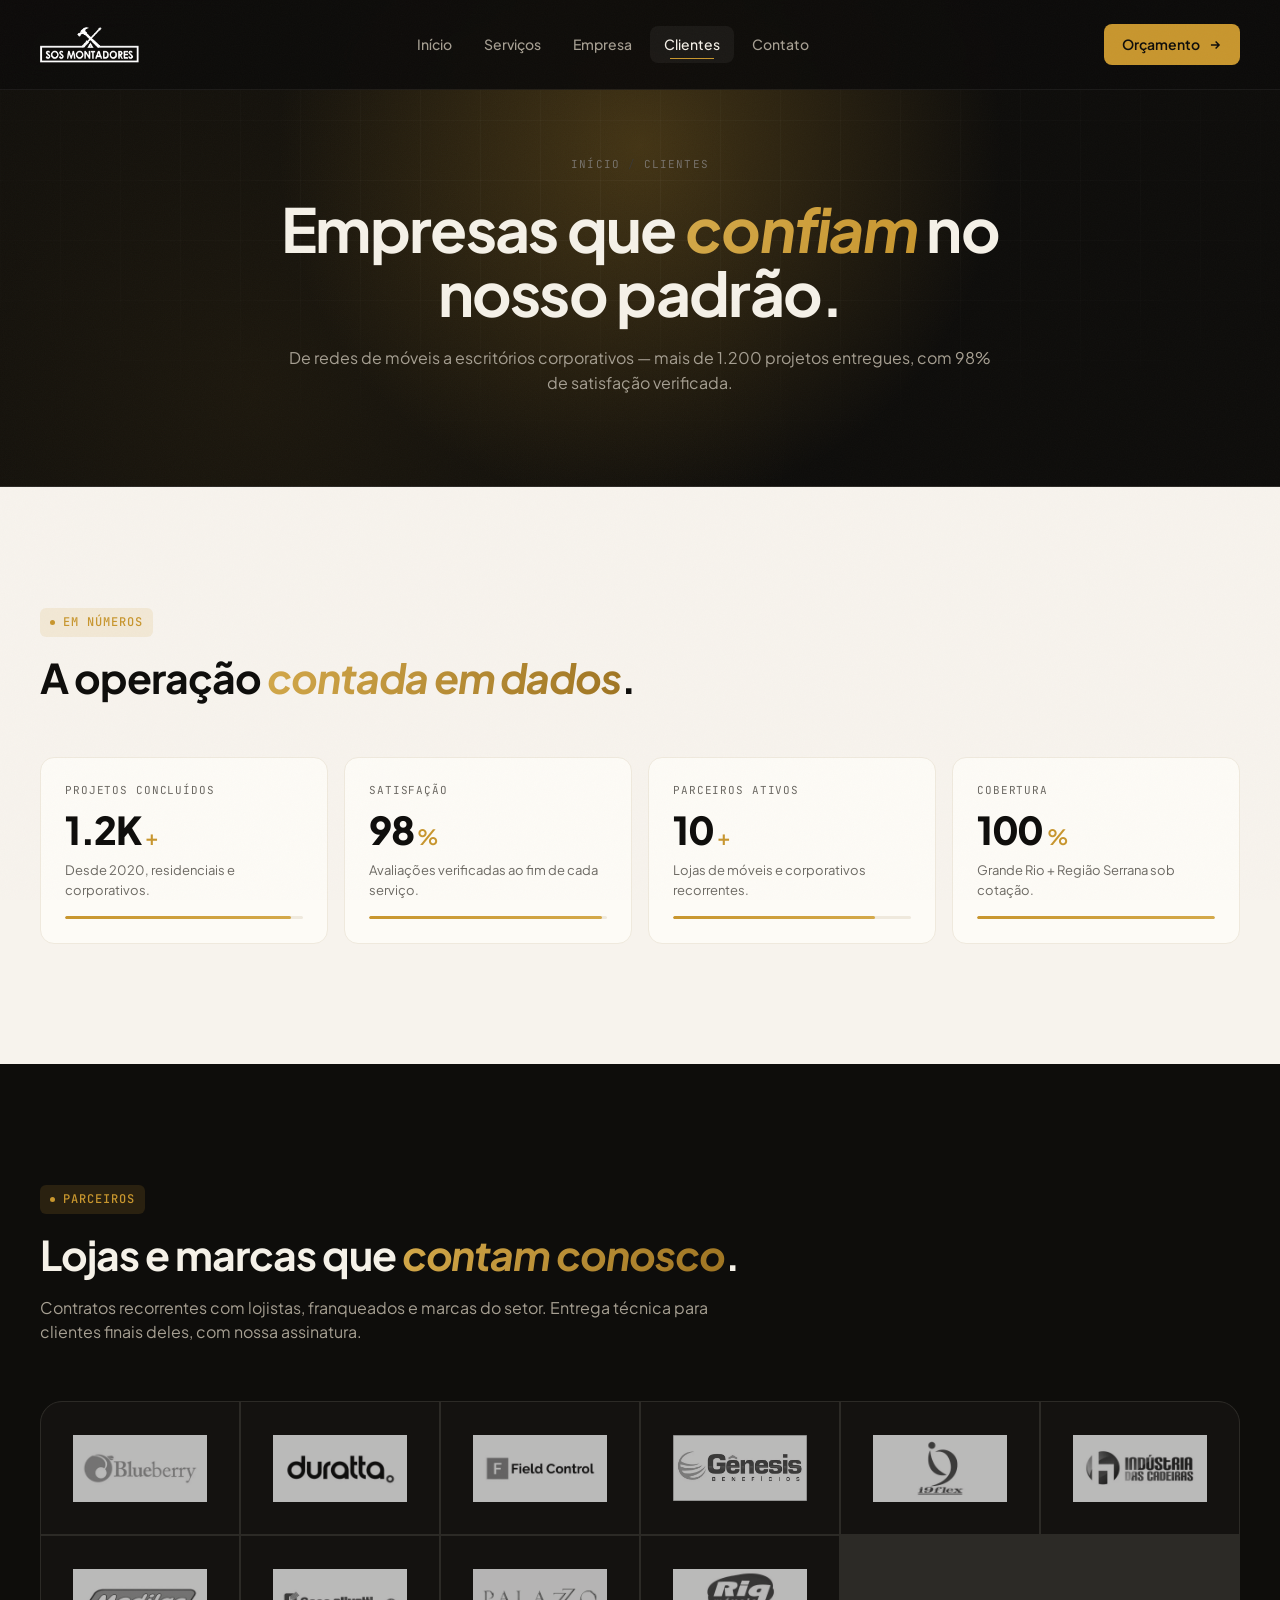
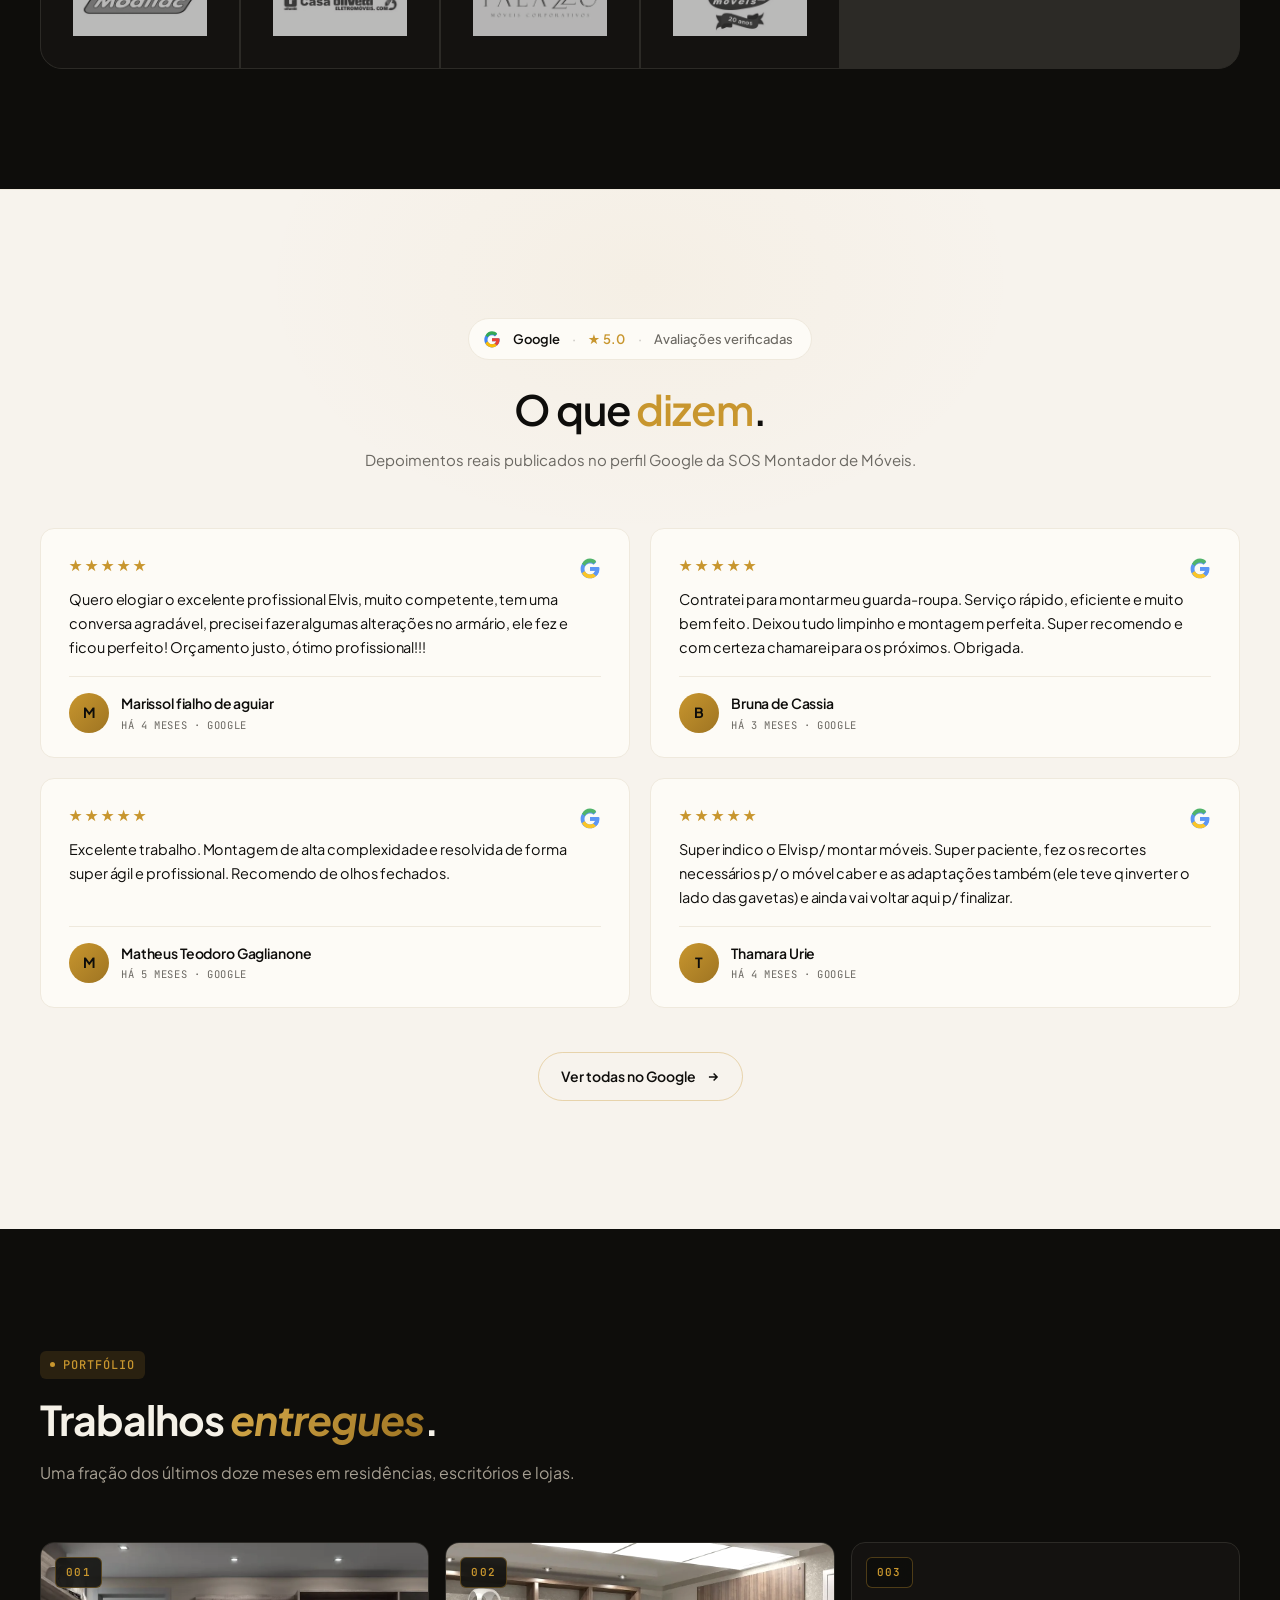
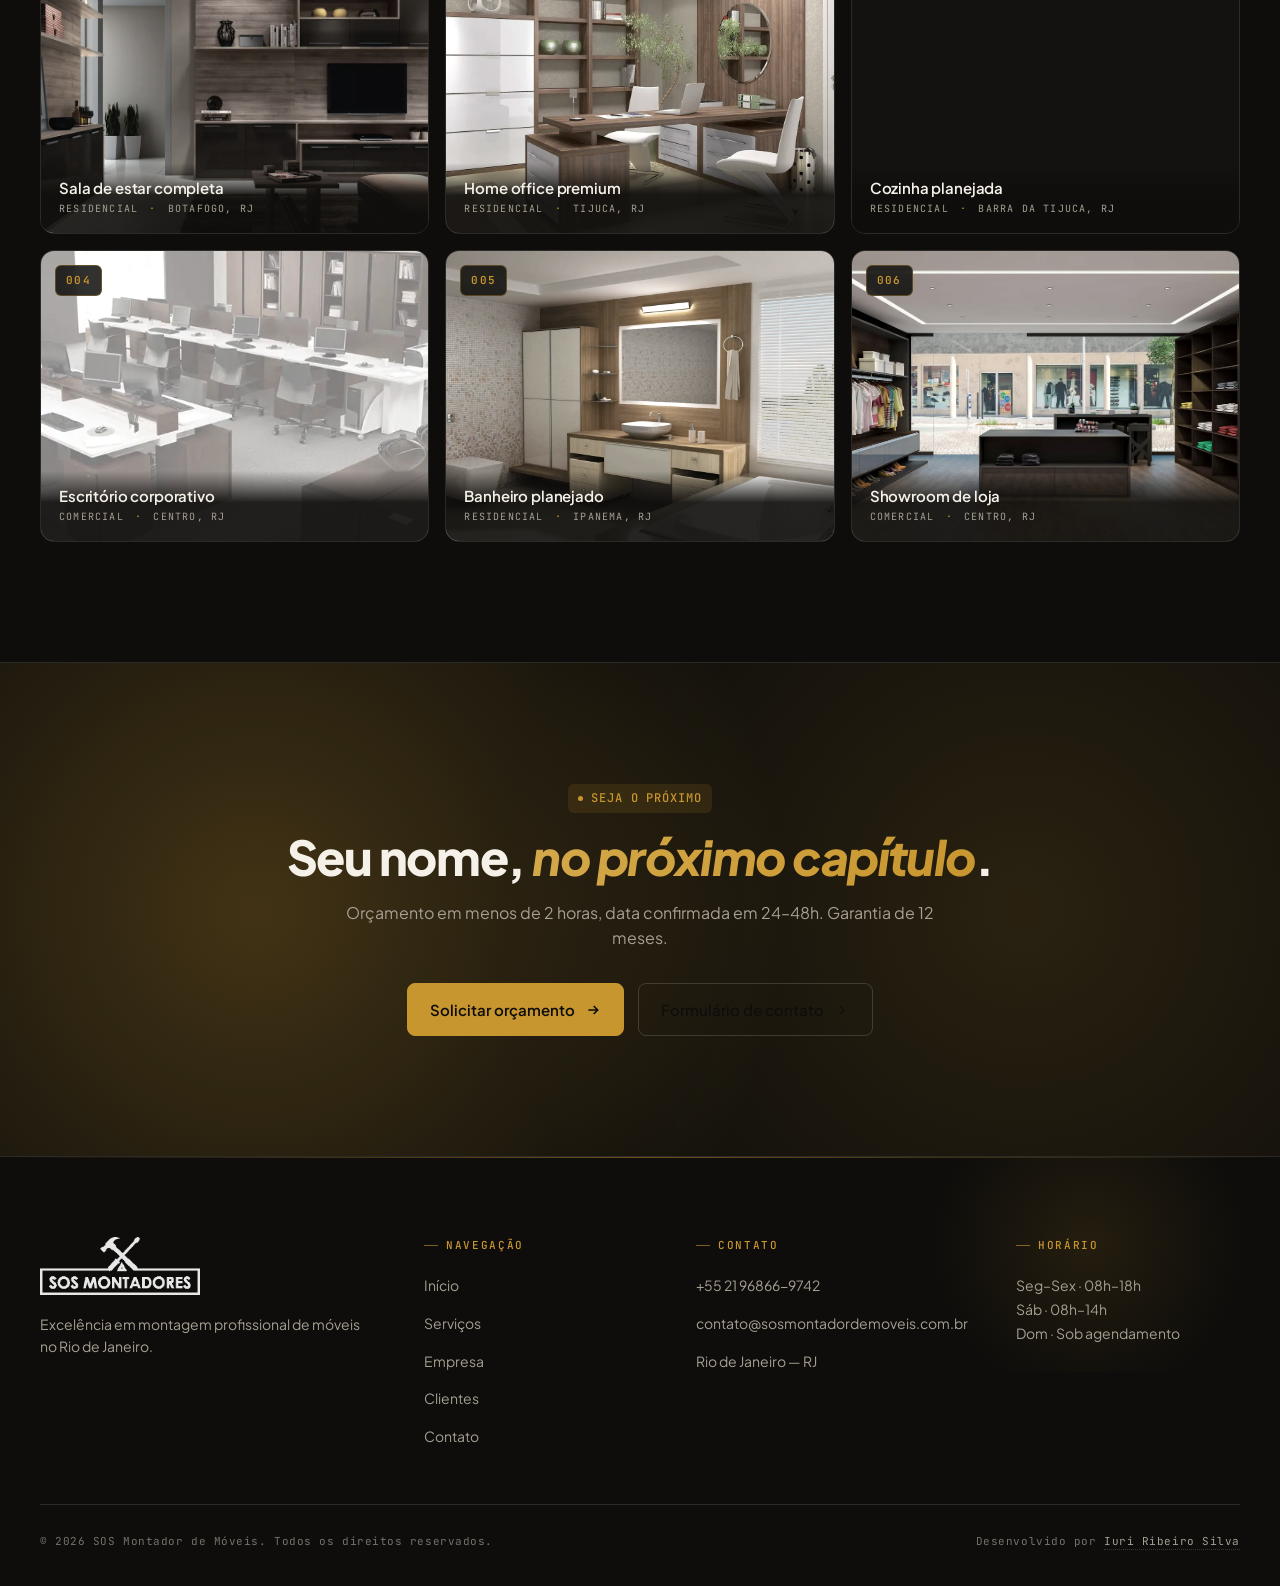
==== commit 710c1700: "feat: replace fake testimonials with 4 real Google reviews Added Google-branded review section with " ====
--- a/clientes.html
+++ b/clientes.html
@@ -121,87 +121,77 @@
     </div>
   </section>
 
-  <!-- DEPOIMENTOS COMPLETOS -->
-  <section class="section section-light">
-    <div class="container-n">
-      <div class="section-head-left">
-        <span class="section-eyebrow reveal">Depoimentos</span>
-        <h2 class="section-title-n reveal d-1">O que <span class="accent">dizem</span>.</h2>
-        <p class="section-sub reveal d-2">Avaliações reais, coletadas ao final de cada serviço entregue.</p>
-      </div>
-
-      <div class="testimonials-grid">
-        <article class="tm-card reveal" style="background:var(--off-white); border-color:var(--cream-3);">
-          <div class="tm-stars">★★★★★</div>
-          <p style="color:var(--ink);">Meu guarda-roupa de 4 portas ficou firme como parede. Chegaram no horário combinado, saíram com o chão limpo. Vou contratar de novo.</p>
-          <div class="tm-author" style="border-top-color:var(--cream-3);">
-            <div class="tm-avatar">MR</div>
-            <div class="info">
-              <span class="name" style="color:var(--ink);">Mariana Ribeiro</span>
-              <span class="role" style="color:var(--ink-dim);">Botafogo · RJ</span>
+  <!-- GOOGLE REVIEWS (real) -->
+  <section class="g-reviews-section section-light">
+    <div class="g-reviews-inner">
+      <div class="g-reviews-head">
+        <a class="g-badge reveal" href="https://www.google.com/search?kgmid=/g/11f01zfkyf&q=S.O.S+MONTADOR+DE+M%C3%93VEIS+RJ" target="_blank" rel="noopener noreferrer" aria-label="Ver avaliações no Google">
+          <svg class="g-badge-logo" viewBox="0 0 48 48" aria-hidden="true"><path fill="#4285f4" d="M43.6 22.5H42V22H24v8h11.3c-1.6 4.7-6.1 8-11.3 8-6.6 0-12-5.4-12-12s5.4-12 12-12c3.1 0 5.8 1.1 7.9 3l5.7-5.7C34.1 7.5 29.3 5.5 24 5.5 12.7 5.5 3.5 14.7 3.5 26S12.7 46.5 24 46.5 44.5 37.3 44.5 26c0-1.2-.1-2.3-.3-3.5z"/><path fill="#34a853" d="M6.3 14.7l6.6 4.8C14.7 15.2 19 12 24 12c3.1 0 5.8 1.1 7.9 3l5.7-5.7C34.1 5.5 29.3 3.5 24 3.5c-7.2 0-13.5 4.1-16.7 10.2-.3.3-.6.7-1 1z"/><path fill="#fbbc05" d="M24 46.5c5.2 0 9.9-2 13.4-5.3l-6.2-5.2c-2 1.4-4.5 2.2-7.2 2.2-5.1 0-9.5-3.3-11.1-7.9l-6.5 5c3.2 6.2 9.6 11.2 17.6 11.2z"/><path fill="#ea4335" d="M43.6 22.5H42V22H24v8h11.3c-.8 2.3-2.3 4.3-4.1 5.8l6.2 5.2c-.4.4 6.6-4.8 6.6-15 0-1.2-.1-2.3-.4-3.5z"/></svg>
+          <strong>Google</strong>
+          <span class="g-sep">·</span>
+          <span class="g-rating">★ 5.0</span>
+          <span class="g-sep">·</span>
+          <span>Avaliações verificadas</span>
+        </a>
+        <h2 class="reveal d-1">O que <span class="accent">dizem</span>.</h2>
+        <p class="reveal d-2">Depoimentos reais publicados no perfil Google da SOS Montador de Móveis.</p>
+      </div>
+
+      <div class="g-reviews-grid">
+        <article class="g-review-card reveal">
+          <div class="g-stars">★★★★★</div>
+          <p class="g-text">Quero elogiar o excelente profissional Elvis, muito competente, tem uma conversa agradável, precisei fazer algumas alterações no armário, ele fez e ficou perfeito! Orçamento justo, ótimo profissional!!!</p>
+          <div class="g-author">
+            <div class="g-avatar">M</div>
+            <div class="g-info">
+              <span class="g-name">Marissol fialho de aguiar</span>
+              <span class="g-when">Há 4 meses · Google</span>
             </div>
           </div>
         </article>
 
-        <article class="tm-card reveal d-1" style="background:var(--off-white); border-color:var(--cream-3);">
-          <div class="tm-stars">★★★★★</div>
-          <p style="color:var(--ink);">Montaram o escritório inteiro durante o fim de semana. Na segunda já estávamos trabalhando. Sem atraso, sem retoque. Serviço sério.</p>
-          <div class="tm-author" style="border-top-color:var(--cream-3);">
-            <div class="tm-avatar">BL</div>
-            <div class="info">
-              <span class="name" style="color:var(--ink);">Bruno Leal</span>
-              <span class="role" style="color:var(--ink-dim);">CEO · Centro/RJ</span>
+        <article class="g-review-card reveal d-1">
+          <div class="g-stars">★★★★★</div>
+          <p class="g-text">Contratei para montar meu guarda-roupa. Serviço rápido, eficiente e muito bem feito. Deixou tudo limpinho e montagem perfeita. Super recomendo e com certeza chamarei para os próximos. Obrigada.</p>
+          <div class="g-author">
+            <div class="g-avatar">B</div>
+            <div class="g-info">
+              <span class="g-name">Bruna de Cassia</span>
+              <span class="g-when">Há 3 meses · Google</span>
             </div>
           </div>
         </article>
 
-        <article class="tm-card reveal d-2" style="background:var(--off-white); border-color:var(--cream-3);">
-          <div class="tm-stars">★★★★★</div>
-          <p style="color:var(--ink);">Profissional que chegou era silencioso, organizado, técnico. Explicou cada decisão e entregou perfeito. Não contrato outro montador.</p>
-          <div class="tm-author" style="border-top-color:var(--cream-3);">
-            <div class="tm-avatar">CF</div>
-            <div class="info">
-              <span class="name" style="color:var(--ink);">Carla Fontes</span>
-              <span class="role" style="color:var(--ink-dim);">Ipanema · RJ</span>
+        <article class="g-review-card reveal d-2">
+          <div class="g-stars">★★★★★</div>
+          <p class="g-text">Excelente trabalho. Montagem de alta complexidade e resolvida de forma super ágil e profissional. Recomendo de olhos fechados.</p>
+          <div class="g-author">
+            <div class="g-avatar">M</div>
+            <div class="g-info">
+              <span class="g-name">Matheus Teodoro Gaglianone</span>
+              <span class="g-when">Há 5 meses · Google</span>
             </div>
           </div>
         </article>
 
-        <article class="tm-card reveal" style="background:var(--off-white); border-color:var(--cream-3); margin-top:16px;">
-          <div class="tm-stars">★★★★★</div>
-          <p style="color:var(--ink);">Desmontaram e remontaram toda a casa em 2 dias durante a mudança. Nenhuma peça perdida, nenhum arranhão, nenhum furo adicional na parede.</p>
-          <div class="tm-author" style="border-top-color:var(--cream-3);">
-            <div class="tm-avatar">PS</div>
-            <div class="info">
-              <span class="name" style="color:var(--ink);">Paulo Santos</span>
-              <span class="role" style="color:var(--ink-dim);">Barra · RJ</span>
+        <article class="g-review-card reveal d-3">
+          <div class="g-stars">★★★★★</div>
+          <p class="g-text">Super indico o Elvis p/ montar móveis. Super paciente, fez os recortes necessários p/ o móvel caber e as adaptações também (ele teve q inverter o lado das gavetas) e ainda vai voltar aqui p/ finalizar.</p>
+          <div class="g-author">
+            <div class="g-avatar">T</div>
+            <div class="g-info">
+              <span class="g-name">Thamara Urie</span>
+              <span class="g-when">Há 4 meses · Google</span>
             </div>
           </div>
         </article>
-
-        <article class="tm-card reveal d-1" style="background:var(--off-white); border-color:var(--cream-3); margin-top:16px;">
-          <div class="tm-stars">★★★★★</div>
-          <p style="color:var(--ink);">Contratamos para o showroom novo. Cumpriram o cronograma à risca, com NF e contrato. Hoje são parceiros recorrentes da operação.</p>
-          <div class="tm-author" style="border-top-color:var(--cream-3);">
-            <div class="tm-avatar">AV</div>
-            <div class="info">
-              <span class="name" style="color:var(--ink);">Ana Vilar</span>
-              <span class="role" style="color:var(--ink-dim);">Gerente · Loja Blueberry</span>
-            </div>
-          </div>
-        </article>
-
-        <article class="tm-card reveal d-2" style="background:var(--off-white); border-color:var(--cream-3); margin-top:16px;">
-          <div class="tm-stars">★★★★★</div>
-          <p style="color:var(--ink);">Pedi o orçamento às 9h, às 10h tinha preço firme e data. Às 15h do dia seguinte estavam na minha casa. Padrão de serviço raro no mercado.</p>
-          <div class="tm-author" style="border-top-color:var(--cream-3);">
-            <div class="tm-avatar">RM</div>
-            <div class="info">
-              <span class="name" style="color:var(--ink);">Rodrigo Mello</span>
-              <span class="role" style="color:var(--ink-dim);">Tijuca · RJ</span>
-            </div>
-          </div>
-        </article>
+      </div>
+
+      <div class="g-reviews-cta reveal">
+        <a href="https://www.google.com/search?kgmid=/g/11f01zfkyf&q=S.O.S+MONTADOR+DE+M%C3%93VEIS+RJ" target="_blank" rel="noopener noreferrer">
+          <span>Ver todas no Google</span>
+          <svg viewBox="0 0 24 24" fill="none" stroke="currentColor" stroke-width="2.5"><path d="M5 12h14M13 6l6 6-6 6"/></svg>
+        </a>
       </div>
     </div>
   </section>
--- a/css/home.css
+++ b/css/home.css
@@ -222,32 +222,6 @@
   gap: 60px;
   align-items: center;
   position: relative;
-}
-
-/* Status pill */
-.status-pill {
-  display: inline-flex;
-  align-items: center;
-  gap: 10px;
-  padding: 7px 14px 7px 12px;
-  border-radius: 100px;
-  background: rgba(74, 222, 128, 0.1);
-  border: 1px solid rgba(74, 222, 128, 0.22);
-  font-family: var(--f-mono);
-  font-size: 12px;
-  color: #86EFAC;
-  letter-spacing: 0.02em;
-  font-weight: 500;
-  margin-bottom: 28px;
-}
-
-.status-pill::before {
-  content: '';
-  width: 7px; height: 7px;
-  border-radius: 50%;
-  background: var(--ok);
-  box-shadow: 0 0 10px var(--ok);
-  animation: pulse-dot 2s infinite;
 }
 
 @keyframes pulse-dot {
@@ -2238,3 +2212,430 @@
 @media (max-width: 500px) {
   .portfolio-grid { grid-template-columns: 1fr; }
 }
+
+
+/* === FOOTER (override style.css completely for home.css theme) === */
+body.home .footer {
+  background: var(--coal);
+  color: var(--paper);
+  border-top: 1px solid var(--coal-border);
+  padding: 80px 0 0;
+  position: relative;
+  overflow: hidden;
+}
+
+body.home .footer::before {
+  content: '';
+  position: absolute;
+  top: 0; left: 0; right: 0;
+  height: 1px;
+  background: linear-gradient(90deg, transparent, var(--gold), transparent);
+  opacity: 0.5;
+}
+
+body.home .footer::after {
+  content: '';
+  position: absolute;
+  top: -10%; right: -5%;
+  width: 40%; height: 60%;
+  background: radial-gradient(circle, rgba(200,150,46,0.12), transparent 55%);
+  pointer-events: none;
+}
+
+body.home .footer .container {
+  max-width: var(--container);
+  margin: 0 auto;
+  padding: 0 var(--edge);
+  position: relative;
+  z-index: 1;
+}
+
+body.home .footer__grid {
+  display: grid;
+  grid-template-columns: 1.5fr 1fr 1.2fr 1fr;
+  gap: 48px;
+  padding-bottom: 56px;
+  border-bottom: 1px solid var(--coal-border);
+}
+
+body.home .footer__brand {
+  display: flex;
+  flex-direction: column;
+  gap: 18px;
+}
+
+body.home .footer__brand img {
+  width: 160px;
+  height: auto;
+  filter: brightness(0) invert(1);
+  opacity: 0.9;
+  margin: 0;
+}
+
+body.home .footer__brand p {
+  font-size: 14px;
+  line-height: 1.6;
+  color: var(--paper-dim);
+  max-width: 32ch;
+  margin: 0;
+}
+
+body.home .footer__brand .footer-socials {
+  display: flex;
+  gap: 10px;
+  margin-top: 6px;
+}
+
+body.home .footer__brand .footer-socials a {
+  width: 38px;
+  height: 38px;
+  border: 1px solid var(--coal-border);
+  border-radius: 8px;
+  display: grid;
+  place-items: center;
+  color: var(--paper-dim);
+  transition: border-color .25s, color .25s, background .25s;
+}
+
+body.home .footer__brand .footer-socials a:hover {
+  border-color: var(--gold);
+  color: var(--gold);
+  background: var(--gold-soft);
+}
+
+body.home .footer__brand .footer-socials svg {
+  width: 16px;
+  height: 16px;
+}
+
+body.home .footer__col {
+  display: flex;
+  flex-direction: column;
+  gap: 14px;
+}
+
+body.home .footer__col h4 {
+  font-family: var(--f-mono);
+  font-size: 11px;
+  letter-spacing: 0.15em;
+  text-transform: uppercase;
+  color: var(--gold);
+  font-weight: 500;
+  margin: 0 0 6px;
+  display: inline-flex;
+  align-items: center;
+  gap: 8px;
+}
+
+body.home .footer__col h4::before {
+  content: '';
+  width: 14px; height: 1px;
+  background: var(--gold);
+  opacity: 0.6;
+}
+
+body.home .footer__col a {
+  display: block;
+  color: var(--paper-dim);
+  font-size: 14px;
+  text-decoration: none;
+  transition: color .2s, transform .2s, padding-left .2s;
+  padding: 2px 0;
+  line-height: 1.4;
+  font-weight: 400;
+  font-family: var(--f-sans);
+  letter-spacing: 0;
+  text-transform: none;
+  border-bottom: none;
+}
+
+body.home .footer__col a:hover {
+  color: var(--gold);
+  padding-left: 4px;
+}
+
+body.home .footer__col p {
+  color: var(--paper-dim);
+  font-size: 14px;
+  line-height: 1.7;
+  margin: 0;
+}
+
+body.home .footer__bottom {
+  display: flex;
+  justify-content: space-between;
+  align-items: center;
+  padding: 28px 0 36px;
+  gap: 20px;
+  flex-wrap: wrap;
+}
+
+body.home .footer__bottom p {
+  font-family: var(--f-mono);
+  font-size: 11px;
+  letter-spacing: 0.05em;
+  color: var(--paper-faded);
+  margin: 0;
+}
+
+body.home .footer__bottom a {
+  color: var(--paper-dim);
+  text-decoration: none;
+  border-bottom: 1px dotted var(--coal-border-2);
+  transition: color .2s, border-color .2s;
+  padding-bottom: 1px;
+}
+
+body.home .footer__bottom a:hover {
+  color: var(--gold);
+  border-color: var(--gold);
+}
+
+@media (max-width: 980px) {
+  body.home .footer__grid {
+    grid-template-columns: 1fr 1fr;
+    gap: 40px;
+  }
+  body.home .footer__brand { grid-column: 1 / -1; }
+}
+
+@media (max-width: 560px) {
+  body.home .footer { padding-top: 60px; }
+  body.home .footer__grid { grid-template-columns: 1fr; gap: 32px; }
+  body.home .footer__bottom {
+    flex-direction: column;
+    align-items: flex-start;
+    padding: 24px 0 30px;
+  }
+}
+
+
+/* === GOOGLE REVIEWS SECTION (real reviews) === */
+.g-reviews-section {
+  padding: clamp(80px, 10vw, 130px) 0;
+  background: var(--coal);
+  position: relative;
+  overflow: hidden;
+  border-top: 1px solid var(--coal-border);
+}
+
+.g-reviews-section::before {
+  content: '';
+  position: absolute;
+  top: -20%; left: 50%;
+  transform: translateX(-50%);
+  width: 900px; height: 600px;
+  background: radial-gradient(ellipse, var(--gold-soft), transparent 60%);
+  pointer-events: none;
+  opacity: 0.35;
+}
+
+.g-reviews-section.section-light { background: var(--cream); border-top-color: var(--cream-3); }
+
+.g-reviews-inner {
+  max-width: var(--container);
+  margin: 0 auto;
+  padding: 0 var(--edge);
+  position: relative;
+  z-index: 1;
+}
+
+.g-reviews-head {
+  text-align: center;
+  margin-bottom: 56px;
+}
+
+.g-badge {
+  display: inline-flex;
+  align-items: center;
+  gap: 12px;
+  padding: 10px 18px 10px 14px;
+  background: rgba(255,255,255,0.03);
+  border: 1px solid var(--coal-border);
+  border-radius: 100px;
+  font-family: var(--f-sans);
+  font-size: 13px;
+  font-weight: 500;
+  color: var(--paper-dim);
+  margin-bottom: 26px;
+  text-decoration: none;
+  transition: border-color .25s, background .25s;
+}
+
+.g-badge:hover { border-color: var(--gold); background: var(--gold-soft); }
+
+.g-reviews-section.section-light .g-badge {
+  background: var(--off-white);
+  border-color: var(--cream-3);
+  color: var(--ink-dim);
+}
+
+.g-badge-logo { width: 18px; height: 18px; display: block; flex-shrink: 0; }
+.g-badge strong { color: var(--paper); font-weight: 600; }
+.g-reviews-section.section-light .g-badge strong { color: var(--ink); }
+.g-badge .g-sep { opacity: 0.4; }
+.g-badge .g-rating { color: var(--gold); font-weight: 600; letter-spacing: 0.02em; }
+
+.g-reviews-head h2 {
+  font-family: var(--f-sans);
+  font-size: clamp(1.8rem, 3.5vw, 2.6rem);
+  line-height: 1.15;
+  letter-spacing: -0.025em;
+  color: var(--paper);
+  font-weight: 600;
+  margin: 0 0 14px;
+}
+
+.g-reviews-section.section-light .g-reviews-head h2 { color: var(--ink); }
+
+.g-reviews-head h2 .accent { color: var(--gold); }
+
+.g-reviews-head p {
+  font-family: var(--f-sans);
+  font-size: 15px;
+  color: var(--paper-dim);
+  max-width: 560px;
+  margin: 0 auto;
+  line-height: 1.6;
+}
+
+.g-reviews-section.section-light .g-reviews-head p { color: var(--ink-dim); }
+
+.g-reviews-grid {
+  display: grid;
+  grid-template-columns: repeat(2, 1fr);
+  gap: 20px;
+}
+
+.g-review-card {
+  background: var(--coal-2);
+  border: 1px solid var(--coal-border);
+  border-radius: var(--radius);
+  padding: 28px 28px 24px;
+  display: flex;
+  flex-direction: column;
+  gap: 16px;
+  position: relative;
+  transition: border-color .3s, transform .3s;
+}
+
+.g-review-card:hover {
+  border-color: rgba(200,150,46,0.4);
+  transform: translateY(-3px);
+}
+
+.g-reviews-section.section-light .g-review-card {
+  background: var(--off-white);
+  border-color: var(--cream-3);
+}
+
+.g-review-card::before {
+  content: '';
+  position: absolute;
+  top: 28px; right: 28px;
+  width: 22px; height: 22px;
+  background-image: url("data:image/svg+xml;utf8,<svg xmlns='http://www.w3.org/2000/svg' viewBox='0 0 48 48'><path fill='%234285f4' d='M43.6 22.5H42V22H24v8h11.3c-1.6 4.7-6.1 8-11.3 8-6.6 0-12-5.4-12-12s5.4-12 12-12c3.1 0 5.8 1.1 7.9 3l5.7-5.7C34.1 7.5 29.3 5.5 24 5.5 12.7 5.5 3.5 14.7 3.5 26S12.7 46.5 24 46.5 44.5 37.3 44.5 26c0-1.2-.1-2.3-.3-3.5z'/><path fill='%2334a853' d='M6.3 14.7l6.6 4.8C14.7 15.2 19 12 24 12c3.1 0 5.8 1.1 7.9 3l5.7-5.7C34.1 5.5 29.3 3.5 24 3.5c-7.2 0-13.5 4.1-16.7 10.2-.3.3-.6.7-1 1z'/><path fill='%23fbbc05' d='M24 46.5c5.2 0 9.9-2 13.4-5.3l-6.2-5.2c-2 1.4-4.5 2.2-7.2 2.2-5.1 0-9.5-3.3-11.1-7.9l-6.5 5c3.2 6.2 9.6 11.2 17.6 11.2z'/><path fill='%234285f4' d='M43.6 22.5H42V22H24v8h11.3c-.8 2.3-2.3 4.3-4.1 5.8l6.2 5.2c-.4.4 6.6-4.8 6.6-15 0-1.2-.1-2.3-.4-3.5z'/></svg>");
+  background-size: contain;
+  background-repeat: no-repeat;
+  opacity: 0.85;
+}
+
+.g-review-card .g-stars {
+  font-size: 15px;
+  color: var(--gold);
+  letter-spacing: 3px;
+  line-height: 1;
+}
+
+.g-review-card .g-text {
+  font-family: var(--f-sans);
+  font-size: 14.5px;
+  line-height: 1.65;
+  color: var(--paper);
+  font-weight: 400;
+  margin: 0;
+  letter-spacing: -0.005em;
+}
+
+.g-reviews-section.section-light .g-review-card .g-text { color: var(--ink); }
+
+.g-review-card .g-author {
+  display: flex;
+  align-items: center;
+  gap: 12px;
+  padding-top: 16px;
+  border-top: 1px solid var(--coal-border);
+  margin-top: auto;
+}
+
+.g-reviews-section.section-light .g-review-card .g-author { border-top-color: var(--cream-3); }
+
+.g-review-card .g-avatar {
+  width: 40px; height: 40px;
+  border-radius: 50%;
+  background: linear-gradient(135deg, var(--gold), var(--gold-dark));
+  color: var(--coal);
+  font-weight: 700;
+  display: grid; place-items: center;
+  font-size: 14px;
+  font-family: var(--f-sans);
+  flex-shrink: 0;
+  letter-spacing: -0.02em;
+}
+
+.g-review-card .g-info { display: flex; flex-direction: column; gap: 2px; min-width: 0; }
+
+.g-review-card .g-name {
+  color: var(--paper);
+  font-weight: 600;
+  font-size: 14px;
+  letter-spacing: -0.01em;
+  font-family: var(--f-sans);
+}
+
+.g-reviews-section.section-light .g-review-card .g-name { color: var(--ink); }
+
+.g-review-card .g-when {
+  color: var(--paper-faded);
+  font-family: var(--f-mono);
+  font-size: 10.5px;
+  letter-spacing: 0.06em;
+  text-transform: uppercase;
+}
+
+.g-reviews-section.section-light .g-review-card .g-when { color: var(--ink-dim); }
+
+.g-reviews-cta {
+  margin-top: 44px;
+  text-align: center;
+}
+
+.g-reviews-cta a {
+  display: inline-flex;
+  align-items: center;
+  gap: 10px;
+  color: var(--gold);
+  font-weight: 600;
+  font-size: 14px;
+  text-decoration: none;
+  padding: 13px 22px;
+  border: 1px solid rgba(200,150,46,0.35);
+  border-radius: 100px;
+  transition: background .25s, border-color .25s, transform .25s;
+  font-family: var(--f-sans);
+}
+
+.g-reviews-cta a:hover {
+  background: var(--gold-soft);
+  border-color: var(--gold);
+  transform: translateY(-2px);
+}
+
+.g-reviews-cta svg { width: 14px; height: 14px; transition: transform .2s; }
+.g-reviews-cta a:hover svg { transform: translateX(4px); }
+
+@media (max-width: 760px) {
+  .g-reviews-grid { grid-template-columns: 1fr; }
+  .g-review-card { padding: 24px; }
+  .g-review-card::before { top: 24px; right: 24px; width: 18px; height: 18px; }
+}
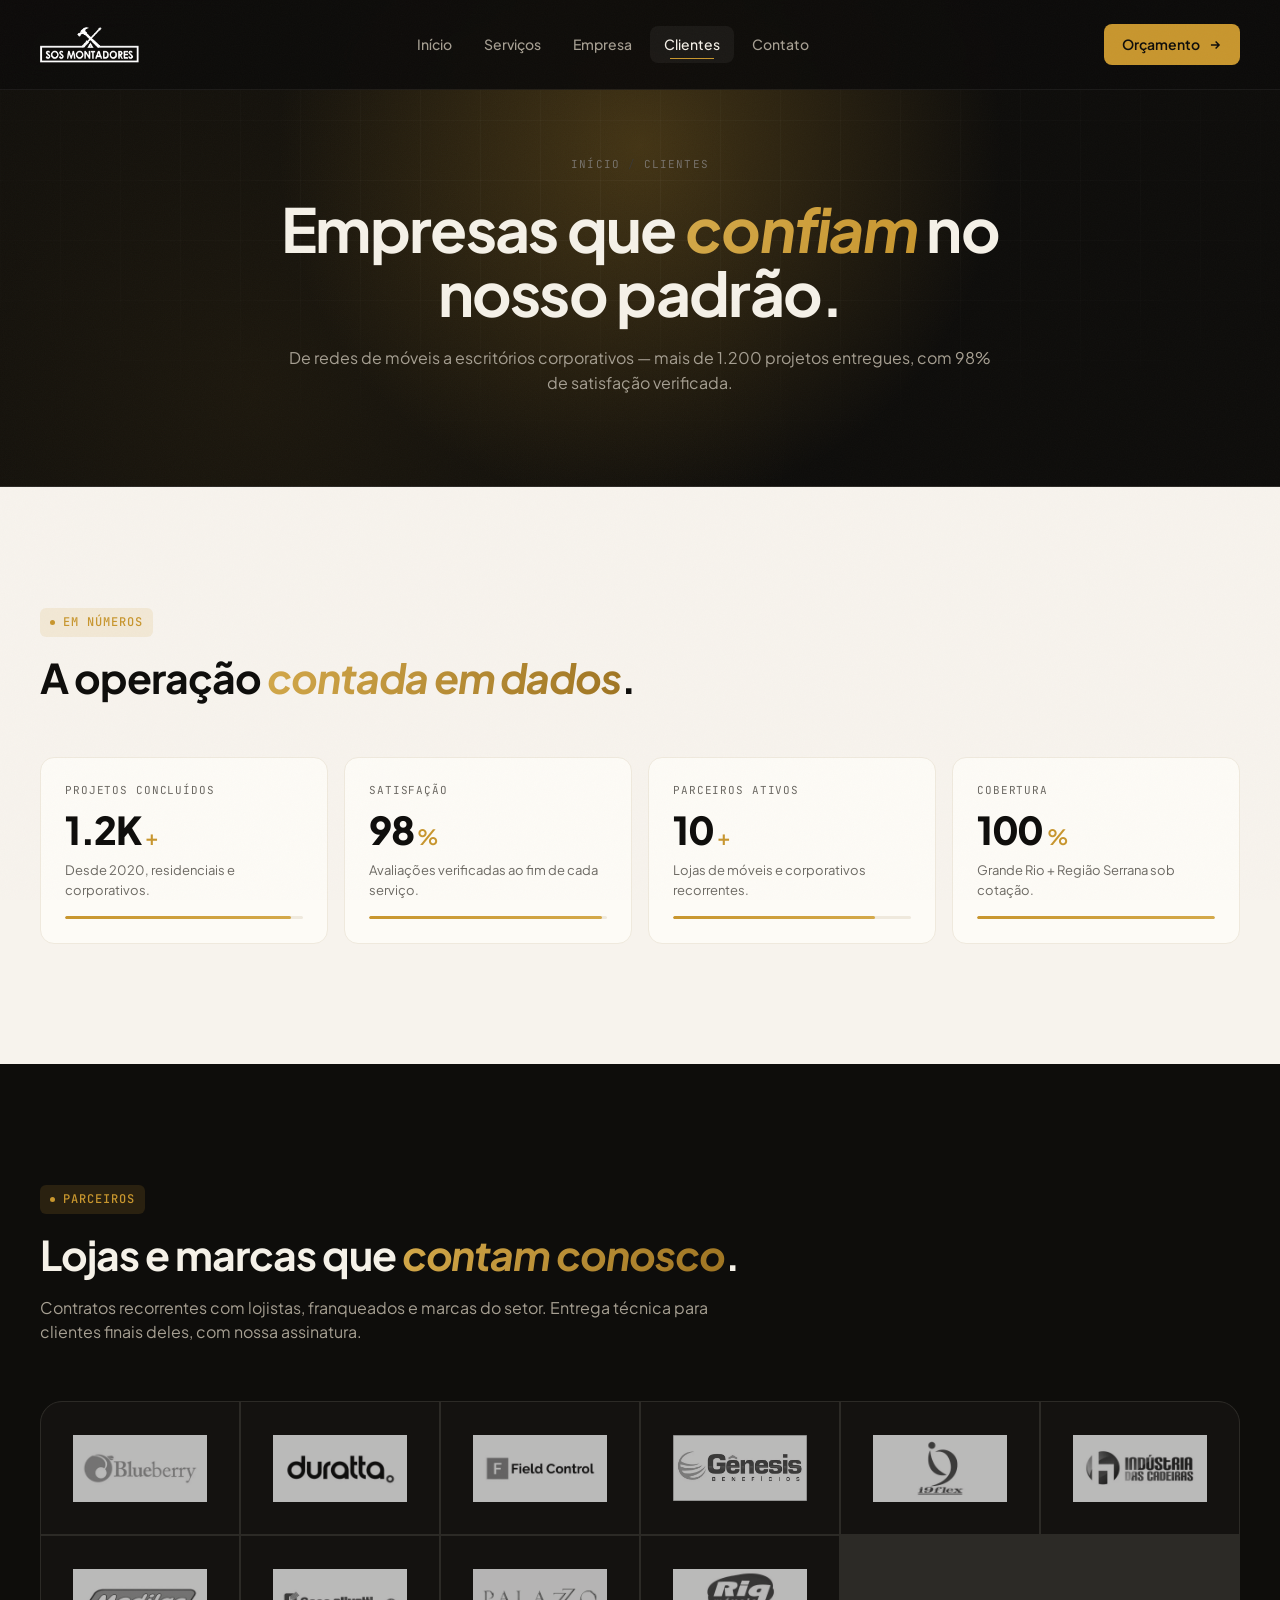
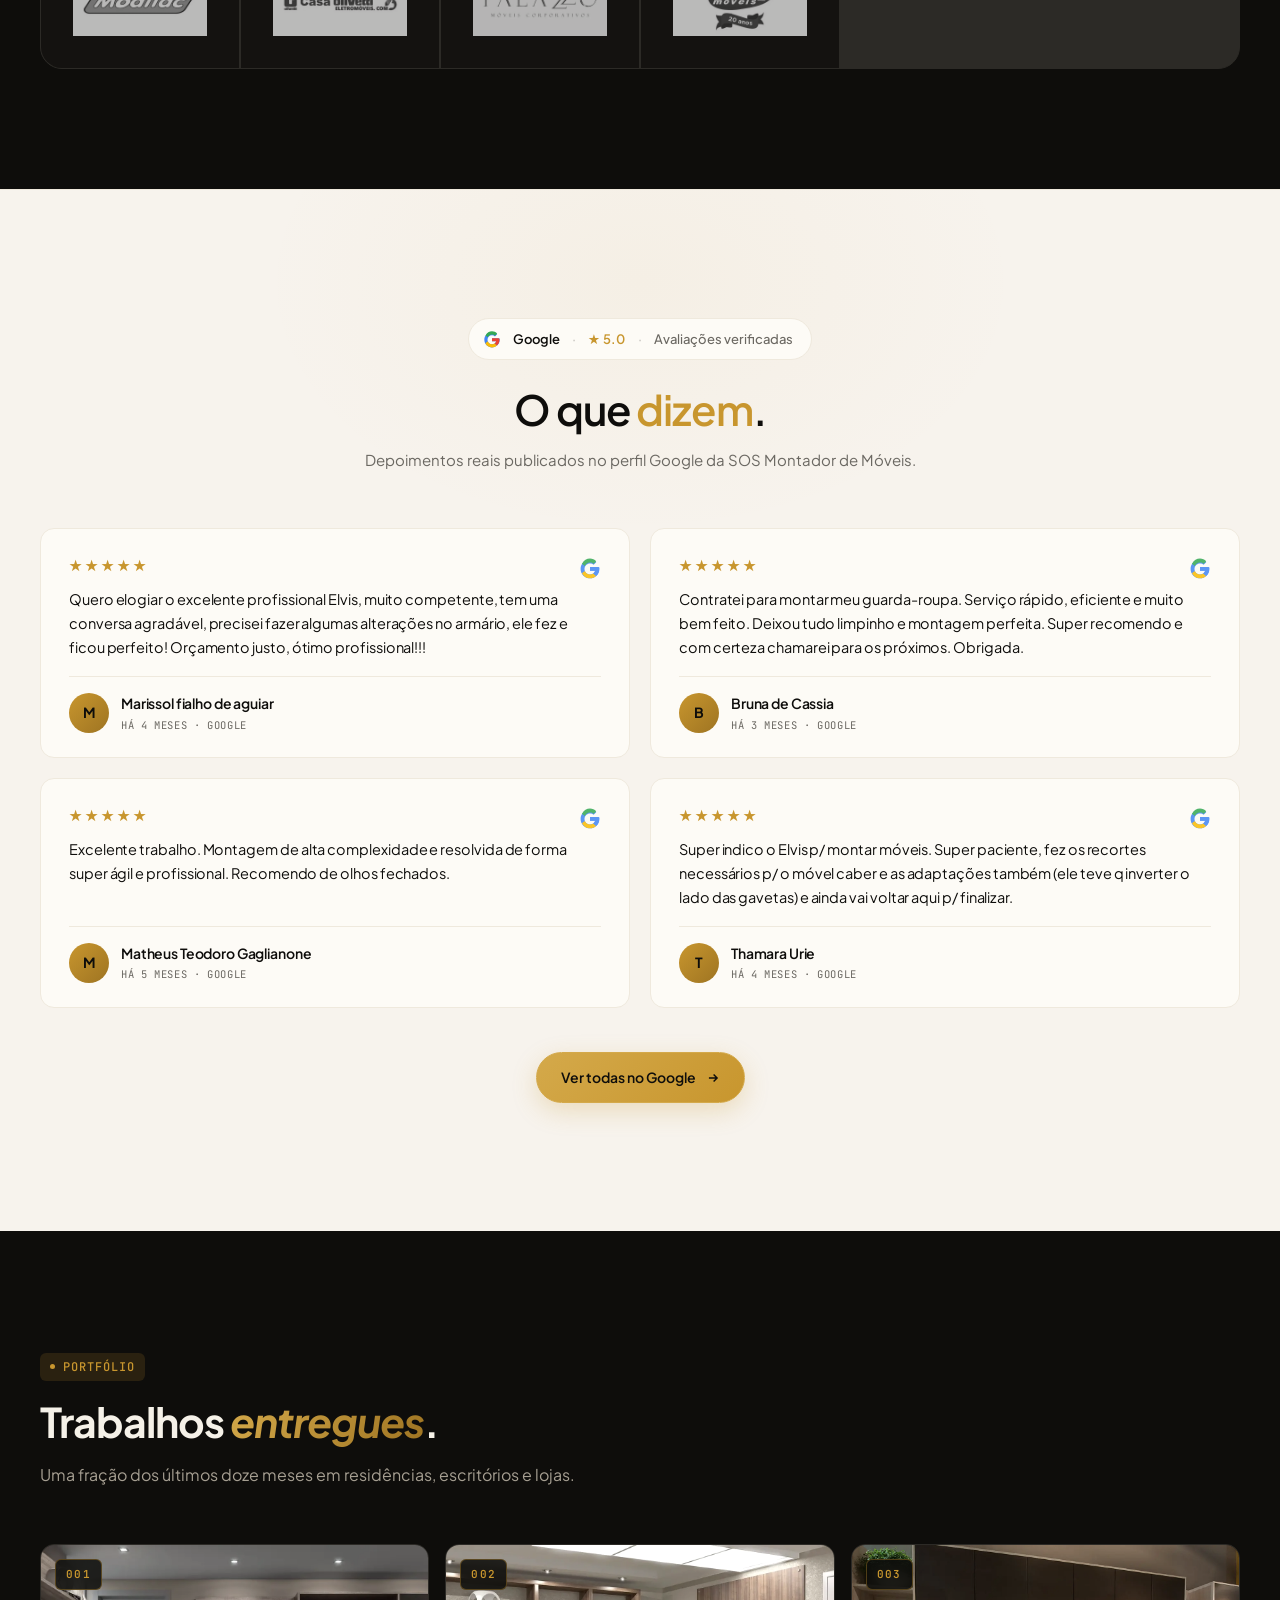
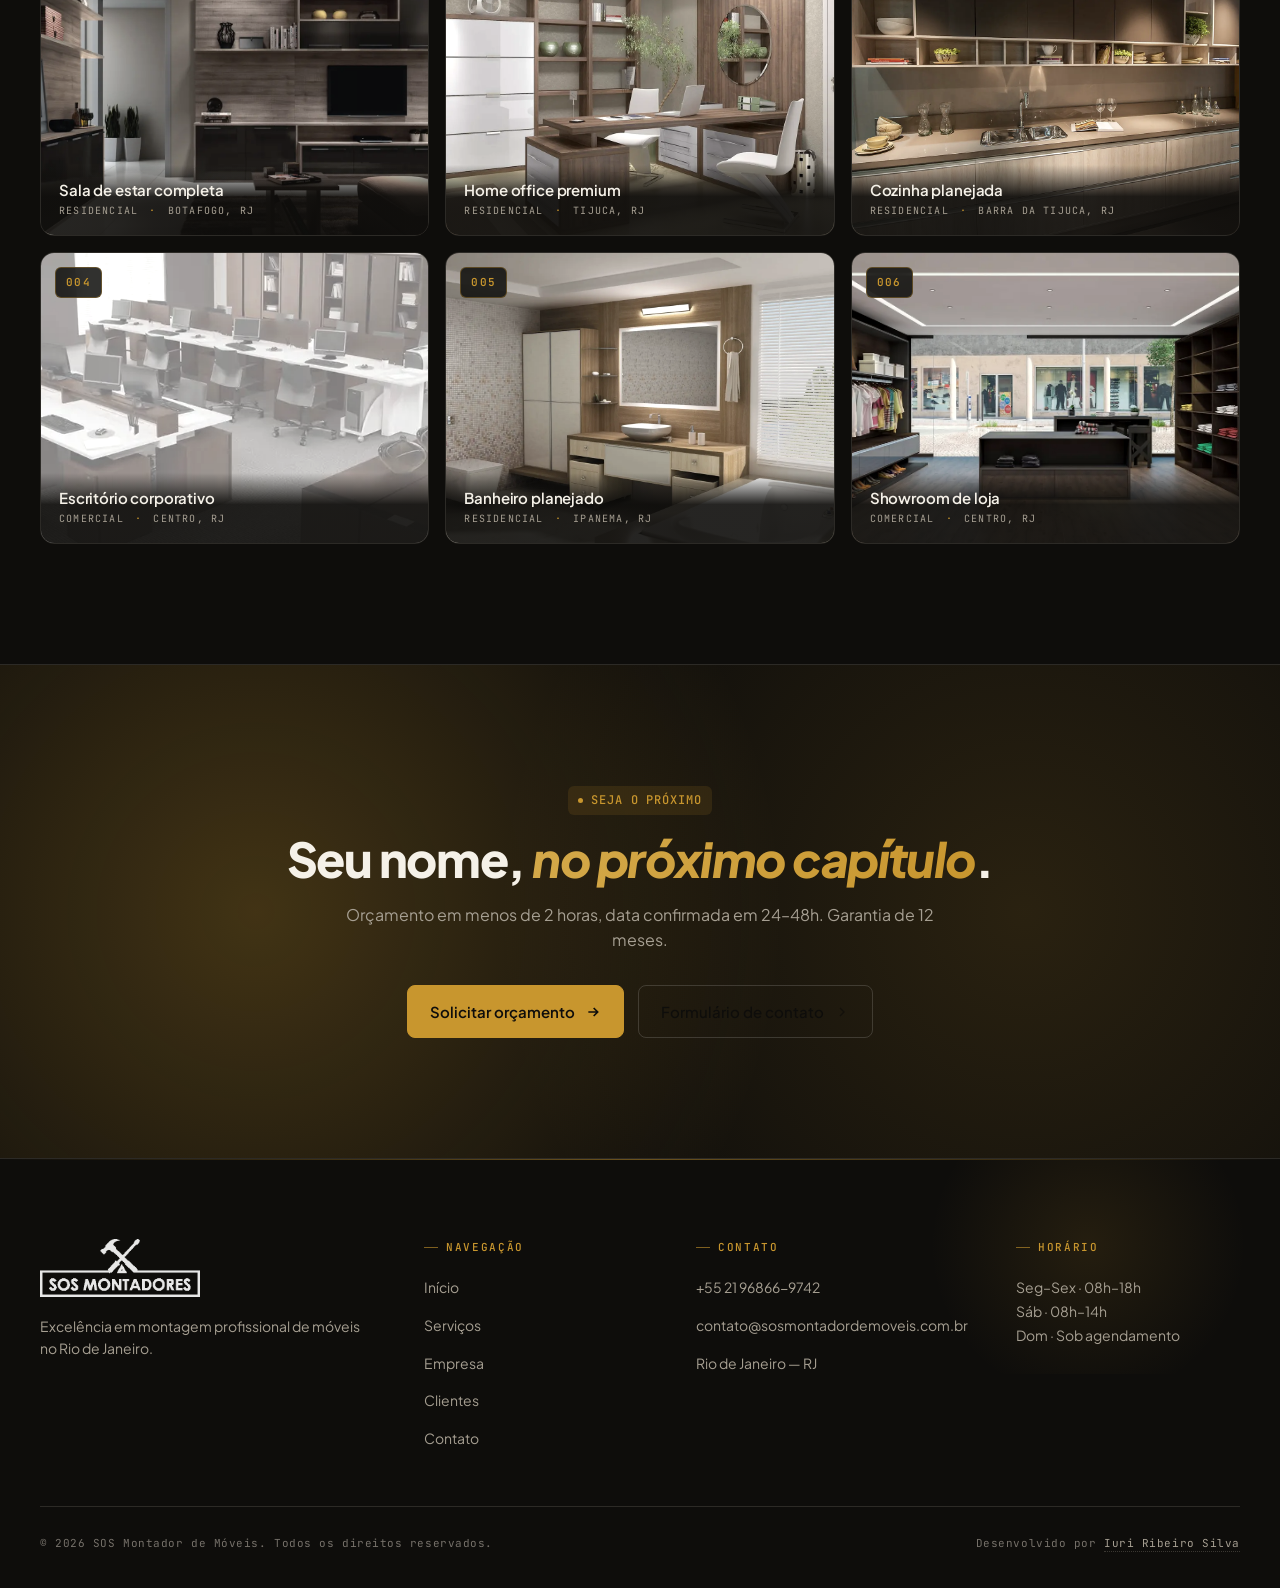
==== commit 8a673fde: "fix: cache-bust CSS links (?v=20260417b) Stylesheets cached for 30 days (max-age=2592000) prevented " ====
--- a/clientes.html
+++ b/clientes.html
@@ -26,8 +26,8 @@
   <link rel="preconnect" href="https://fonts.gstatic.com" crossorigin>
   <link rel="stylesheet" href="https://fonts.googleapis.com/css2?family=Plus+Jakarta+Sans:ital,wght@0,300..800;1,300..800&family=JetBrains+Mono:wght@400;500;600&display=swap">
 
-  <link rel="stylesheet" href="css/style.css">
-  <link rel="stylesheet" href="css/home.css">
+  <link rel="stylesheet" href="css/style.css?v=20260417b">
+  <link rel="stylesheet" href="css/home.css?v=20260417b">
 </head>
 <body class="home">
 
--- a/css/home.css
+++ b/css/home.css
@@ -2614,21 +2614,24 @@
   display: inline-flex;
   align-items: center;
   gap: 10px;
-  color: var(--gold);
+  color: var(--coal);
   font-weight: 600;
   font-size: 14px;
   text-decoration: none;
-  padding: 13px 22px;
-  border: 1px solid rgba(200,150,46,0.35);
+  padding: 14px 24px;
+  background: linear-gradient(135deg, var(--gold-light), var(--gold));
+  border: 1px solid var(--gold-light);
   border-radius: 100px;
-  transition: background .25s, border-color .25s, transform .25s;
-  font-family: var(--f-sans);
+  transition: background .25s, border-color .25s, transform .25s, box-shadow .25s;
+  font-family: var(--f-sans);
+  box-shadow: 0 8px 24px rgba(200,150,46,0.25);
 }
 
 .g-reviews-cta a:hover {
-  background: var(--gold-soft);
+  background: linear-gradient(135deg, var(--gold), var(--gold-dark));
   border-color: var(--gold);
   transform: translateY(-2px);
+  box-shadow: 0 12px 32px rgba(200,150,46,0.35);
 }
 
 .g-reviews-cta svg { width: 14px; height: 14px; transition: transform .2s; }
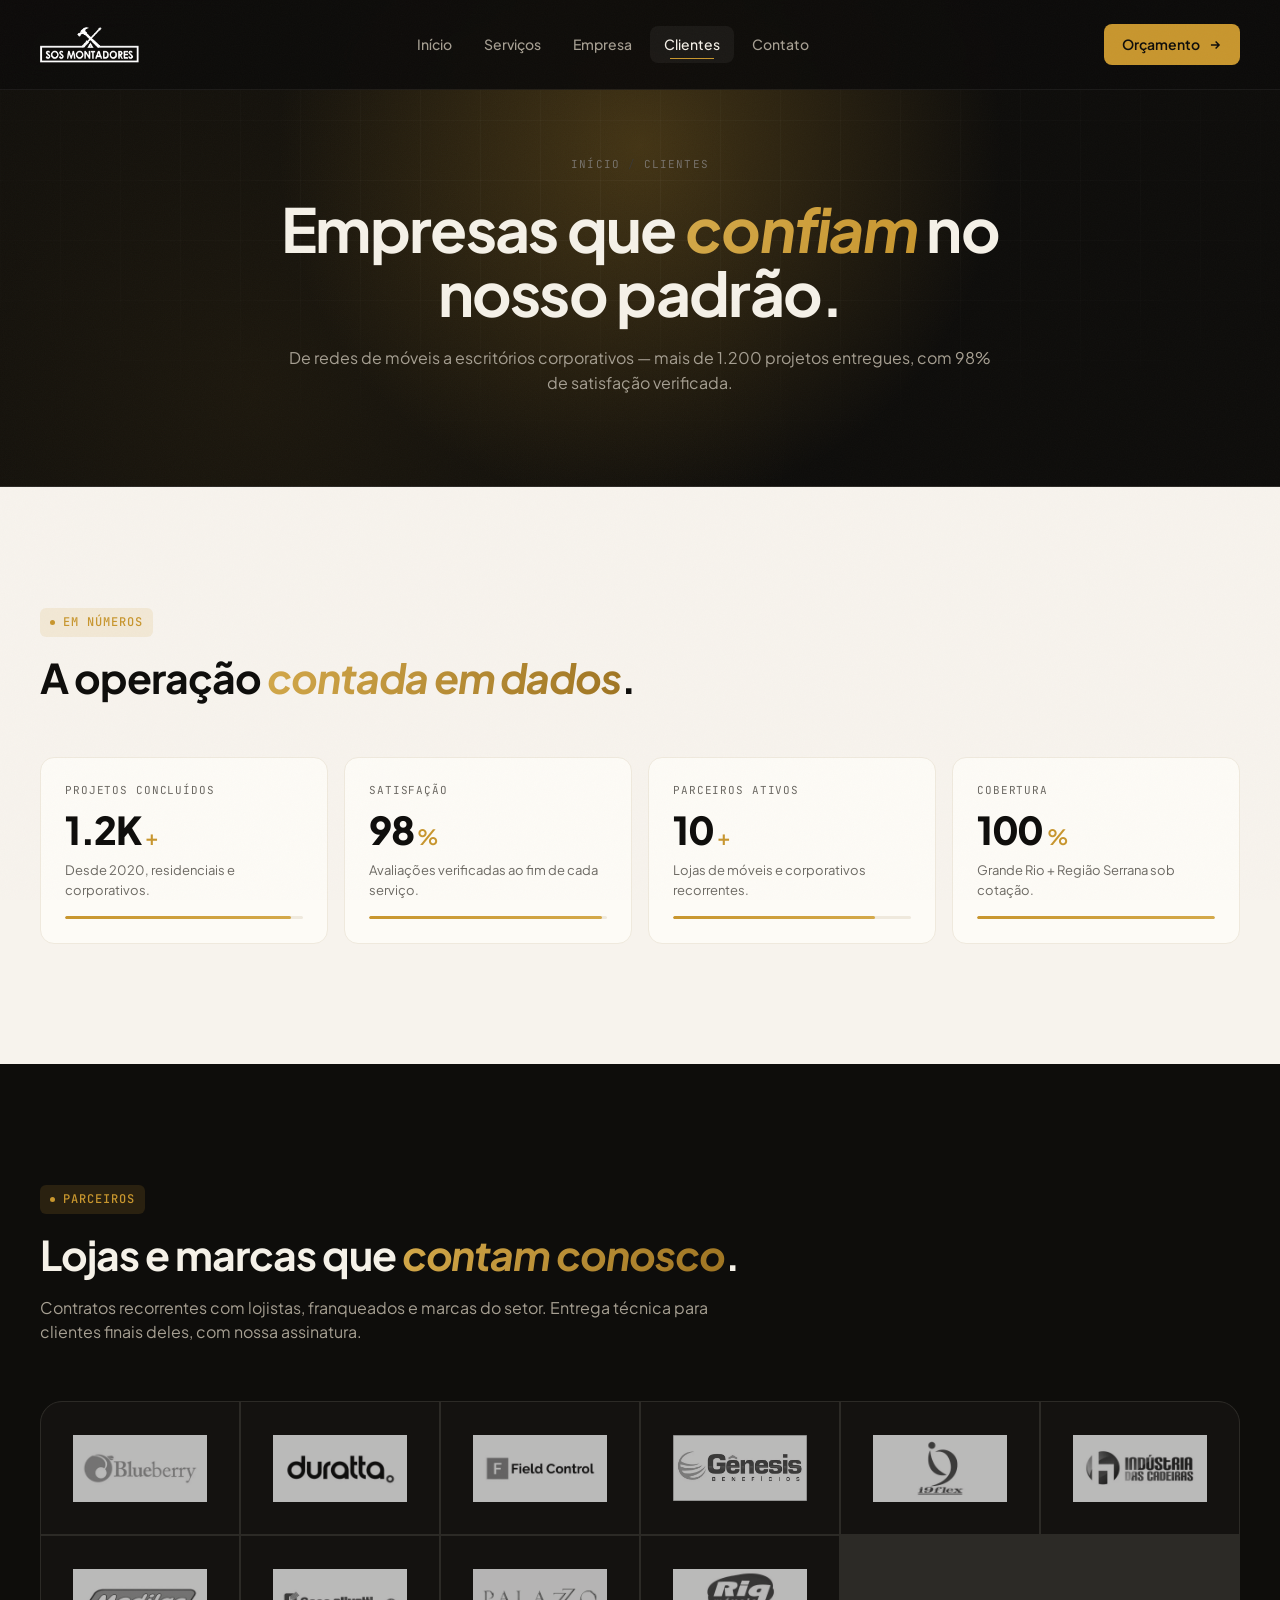
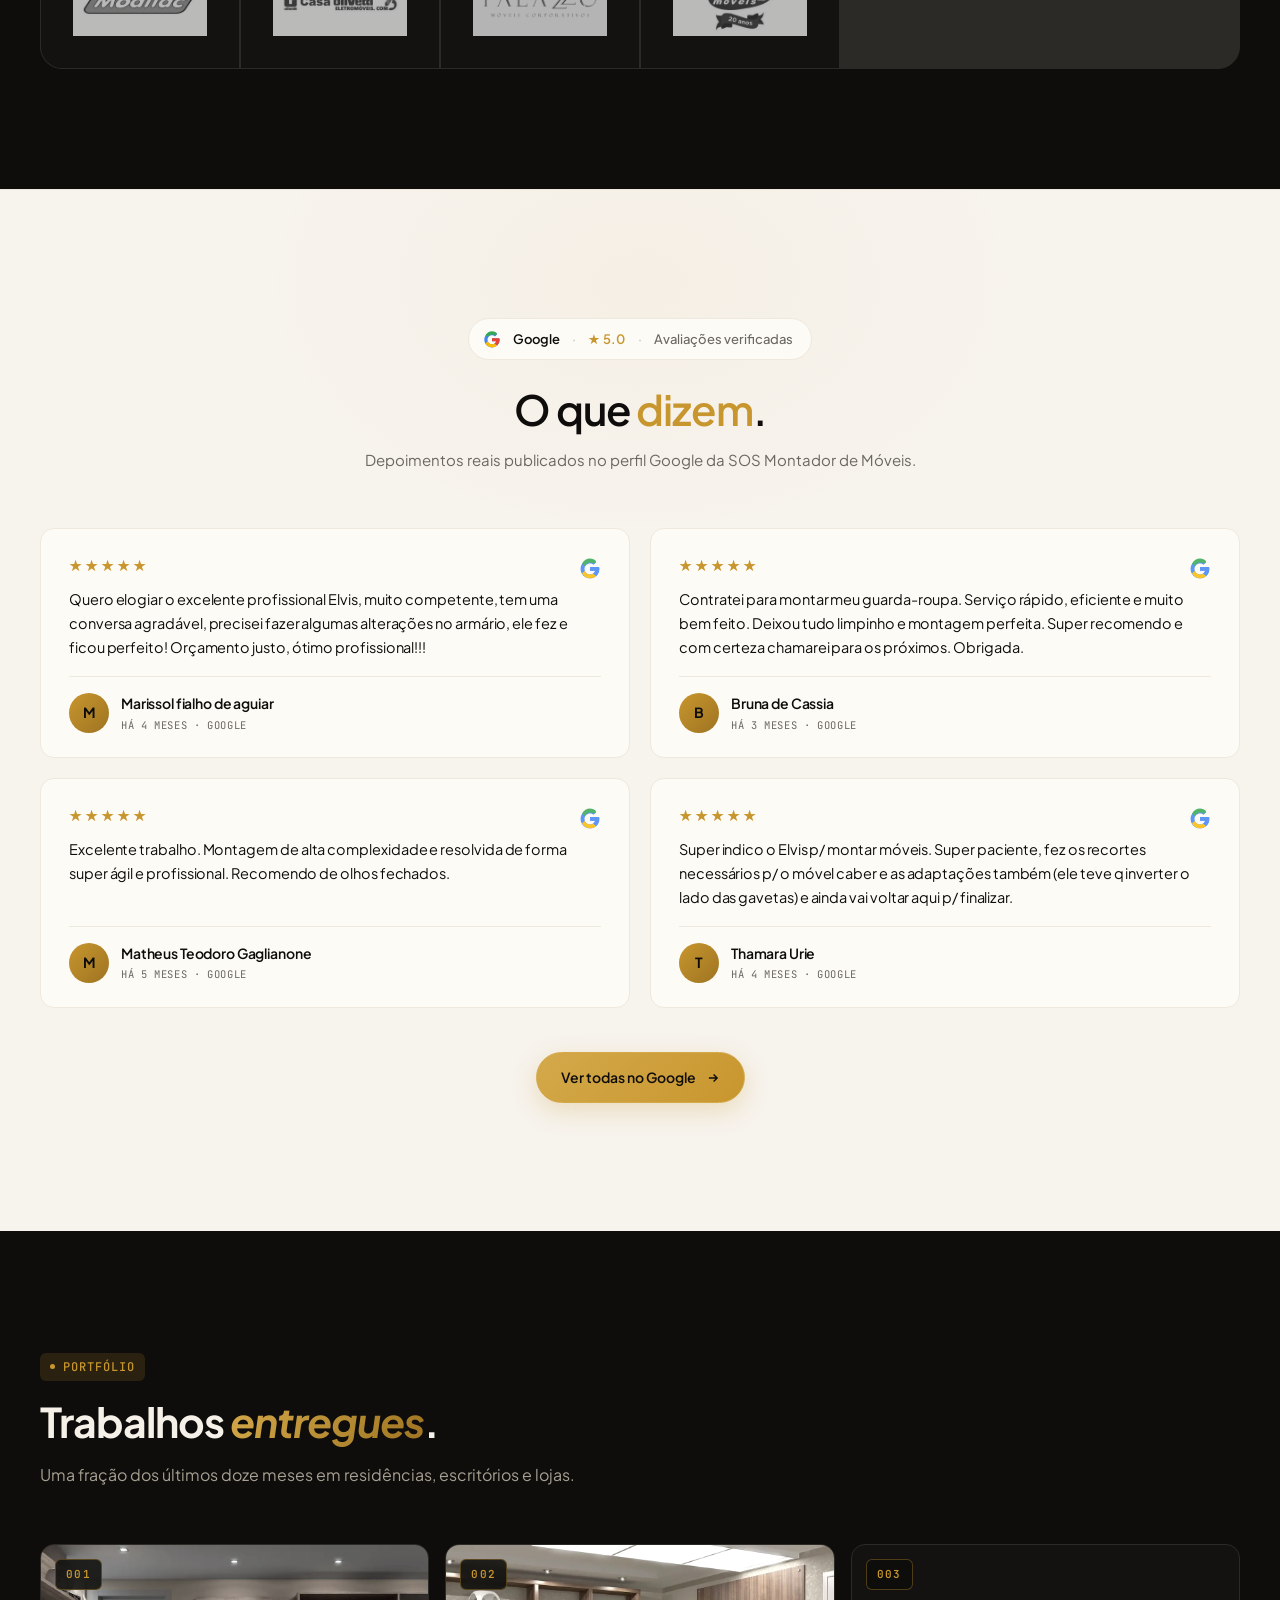
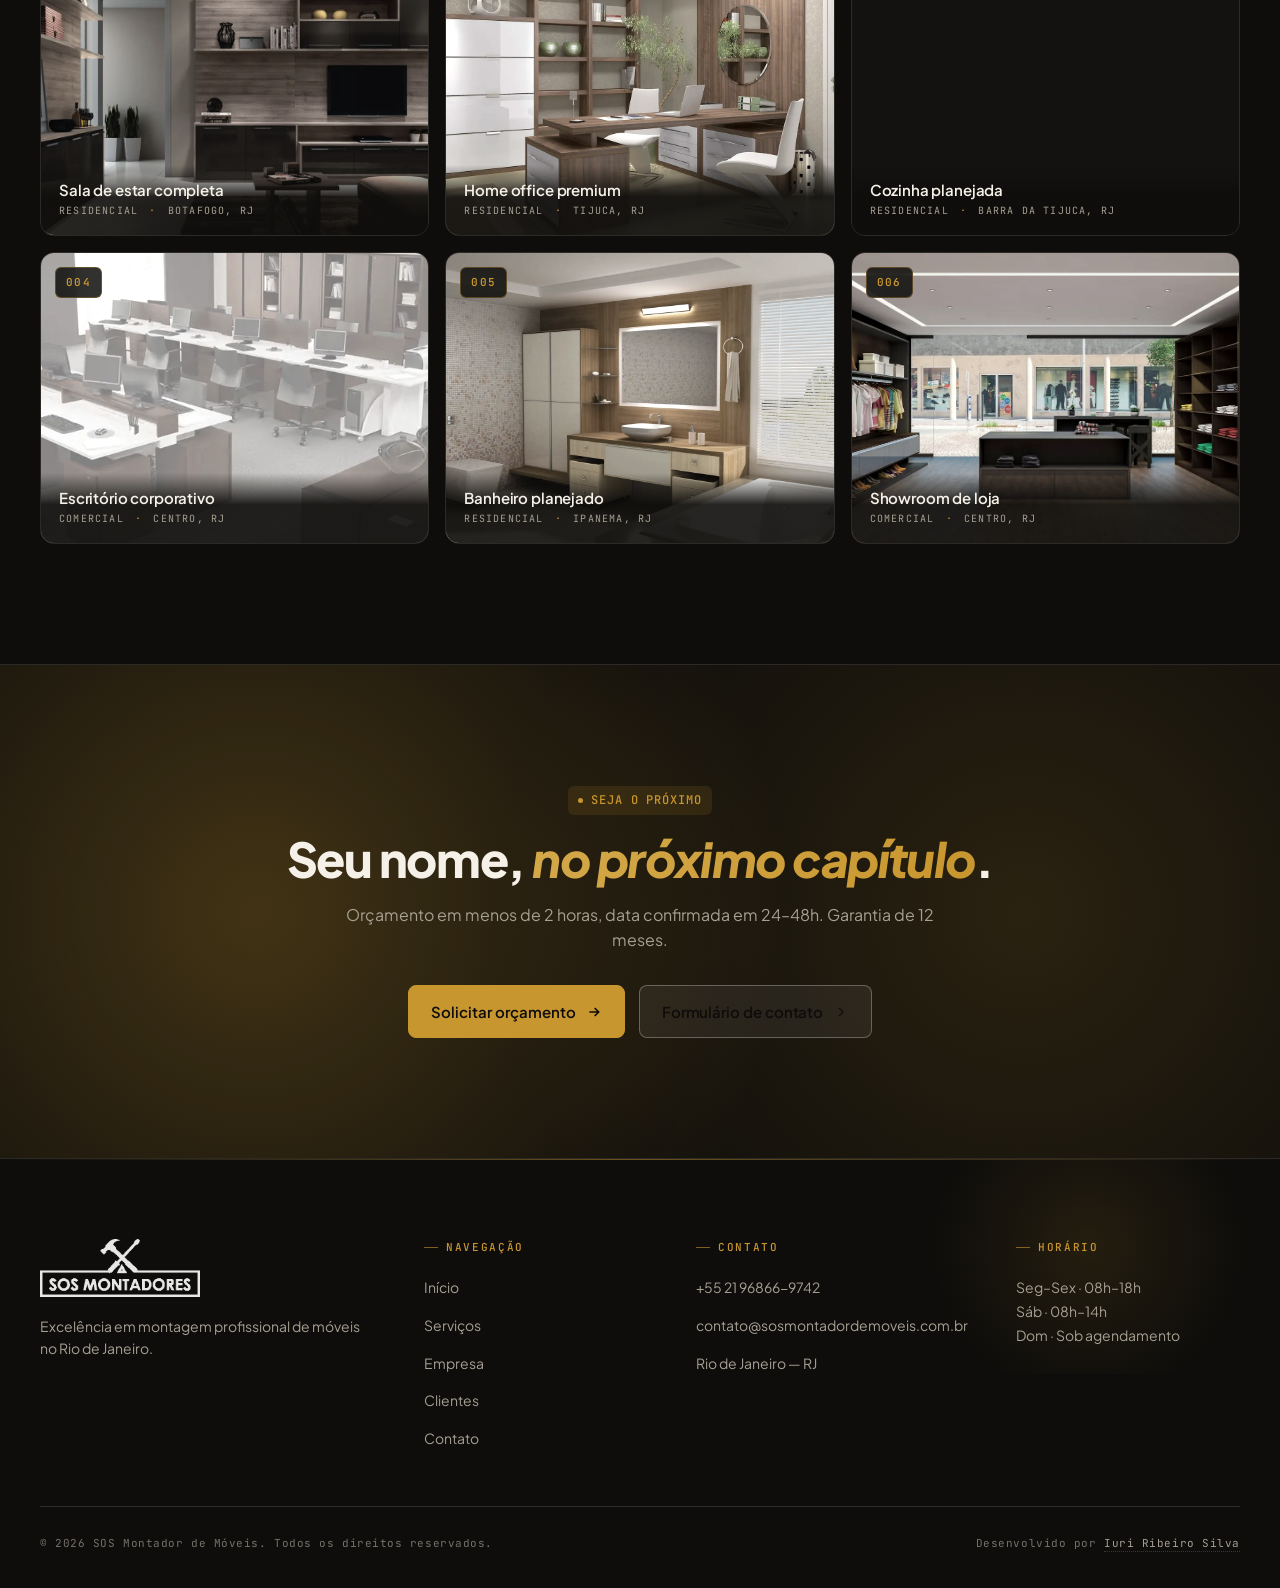
==== commit d619bd26: "style: make .btn-ghost legible — stronger border, subtle bg, bolder text Previous ghost button (tran" ====
--- a/clientes.html
+++ b/clientes.html
@@ -26,8 +26,8 @@
   <link rel="preconnect" href="https://fonts.gstatic.com" crossorigin>
   <link rel="stylesheet" href="https://fonts.googleapis.com/css2?family=Plus+Jakarta+Sans:ital,wght@0,300..800;1,300..800&family=JetBrains+Mono:wght@400;500;600&display=swap">
 
-  <link rel="stylesheet" href="css/style.css?v=20260417b">
-  <link rel="stylesheet" href="css/home.css?v=20260417b">
+  <link rel="stylesheet" href="css/style.css?v=20260417c">
+  <link rel="stylesheet" href="css/home.css?v=20260417c">
 </head>
 <body class="home">
 
--- a/css/home.css
+++ b/css/home.css
@@ -301,22 +301,25 @@
   display: inline-flex;
   align-items: center;
   gap: 10px;
-  background: transparent;
+  background: rgba(255,255,255,0.06);
   color: var(--paper);
   padding: 14px 22px;
   border-radius: var(--radius-sm);
-  font-weight: 500;
+  font-weight: 600;
   font-size: 15px;
-  border: 1px solid rgba(255,255,255,0.15);
+  border: 1px solid rgba(255,255,255,0.28);
   transition: all .25s;
+  letter-spacing: -0.005em;
 }
 
 .btn-ghost:hover {
-  background: rgba(255,255,255,0.06);
-  border-color: rgba(255,255,255,0.3);
-}
-
-.btn-ghost svg { width: 16px; height: 16px; opacity: 0.7; }
+  background: rgba(255,255,255,0.12);
+  border-color: var(--gold);
+  color: var(--paper);
+  transform: translateY(-2px);
+}
+
+.btn-ghost svg { width: 16px; height: 16px; opacity: 0.9; }
 
 /* Trust inline */
 .hero-trust {
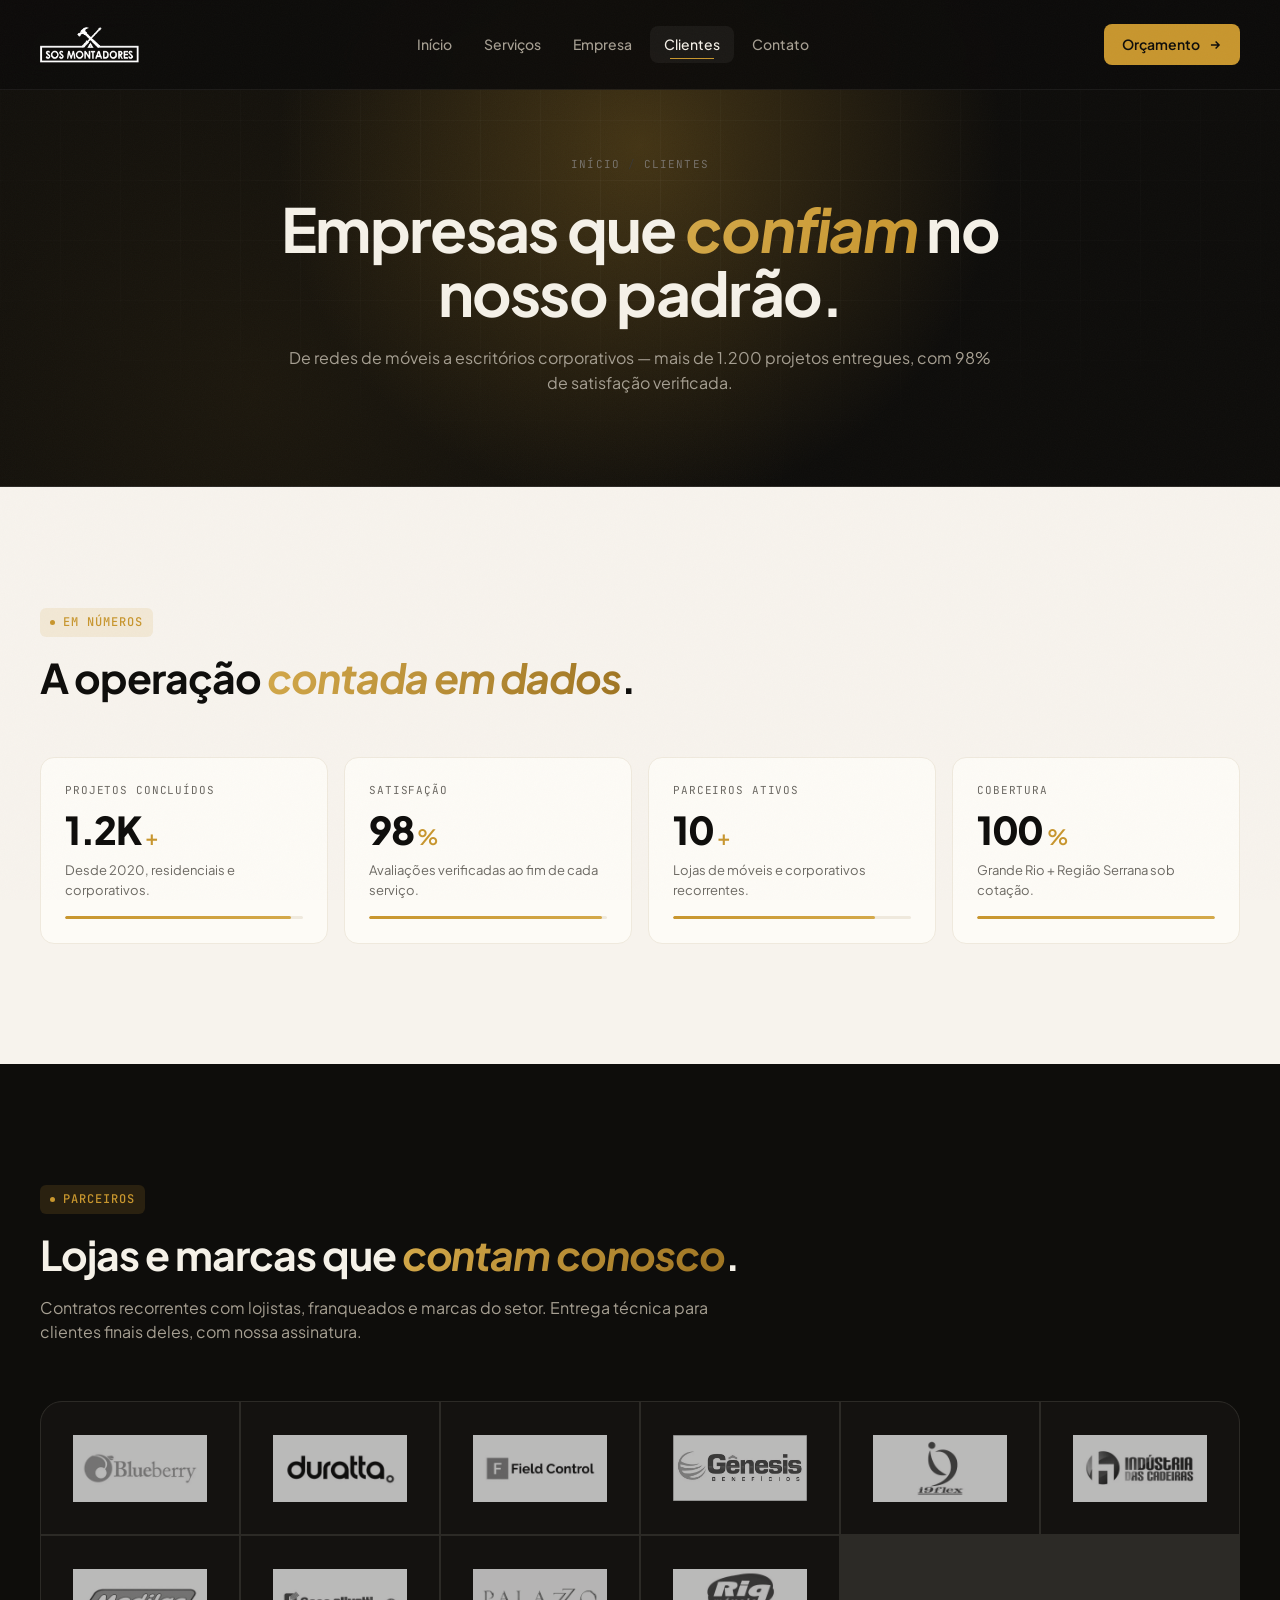
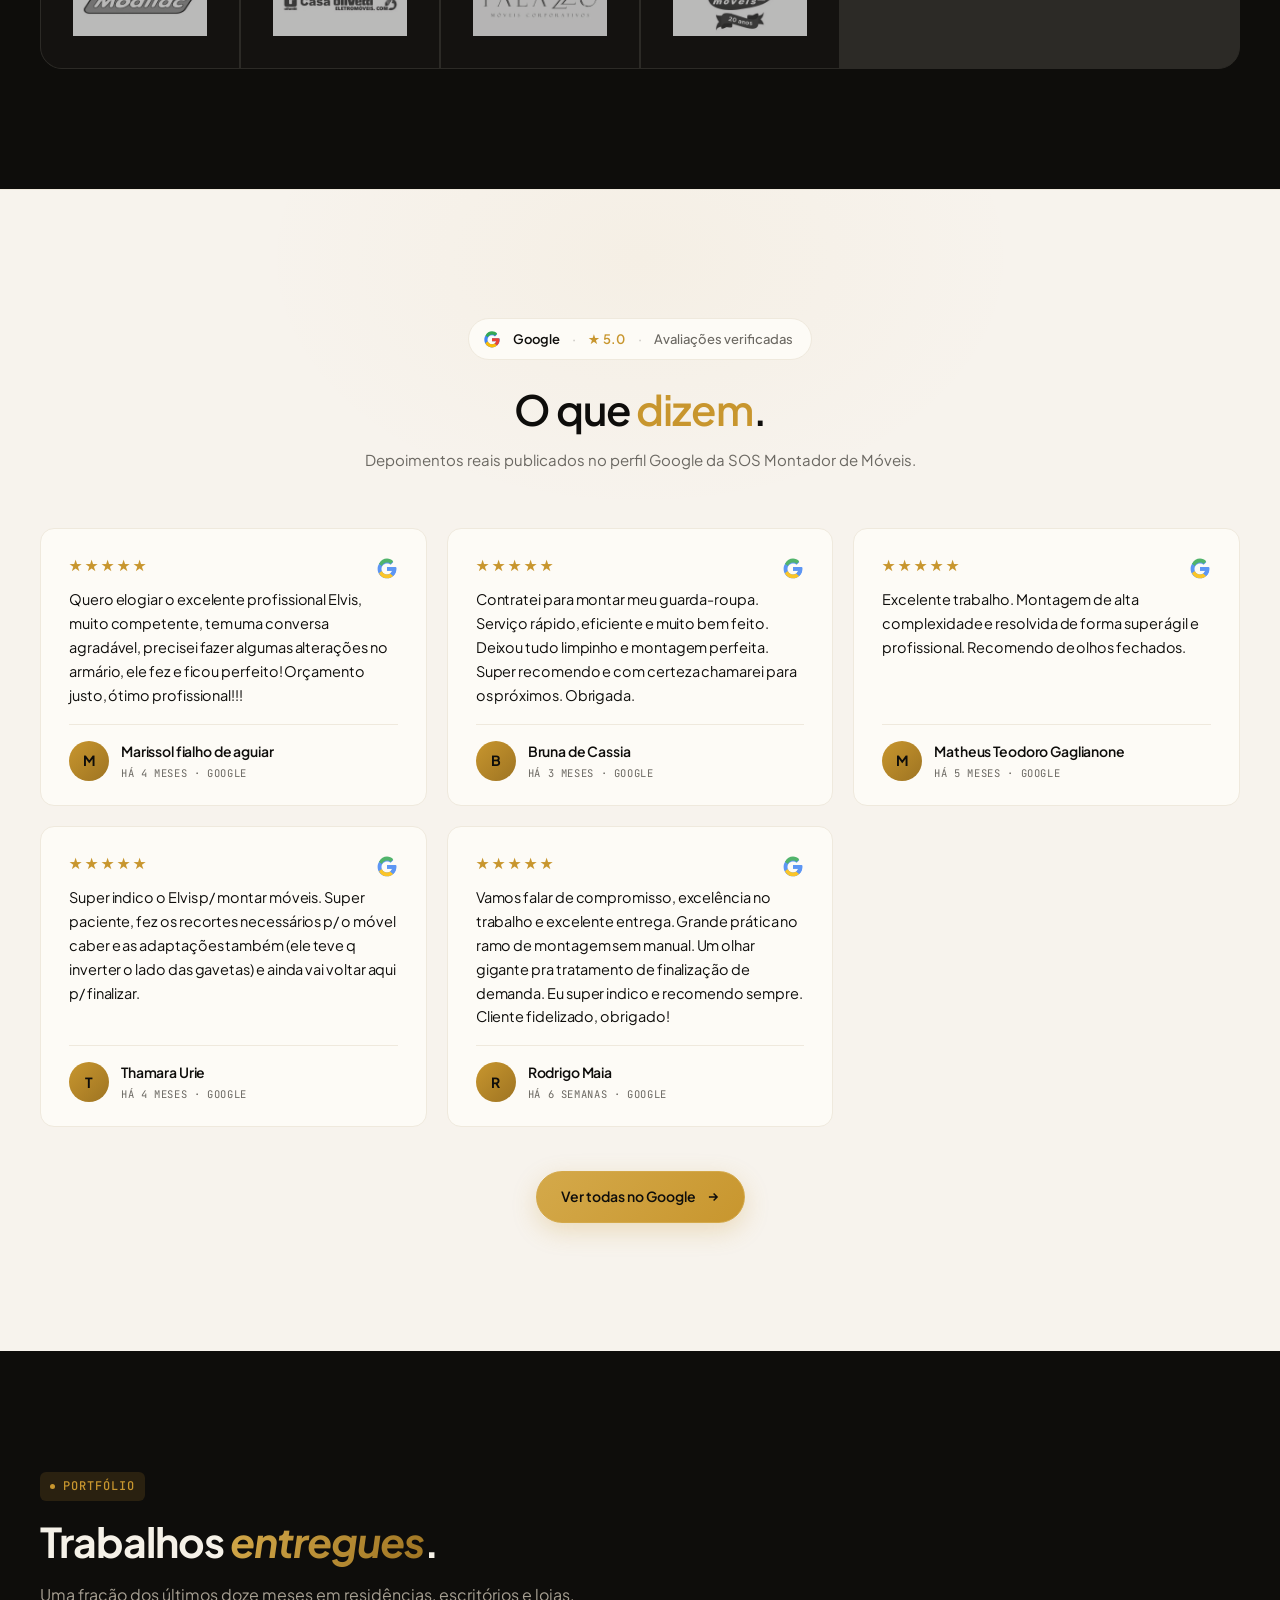
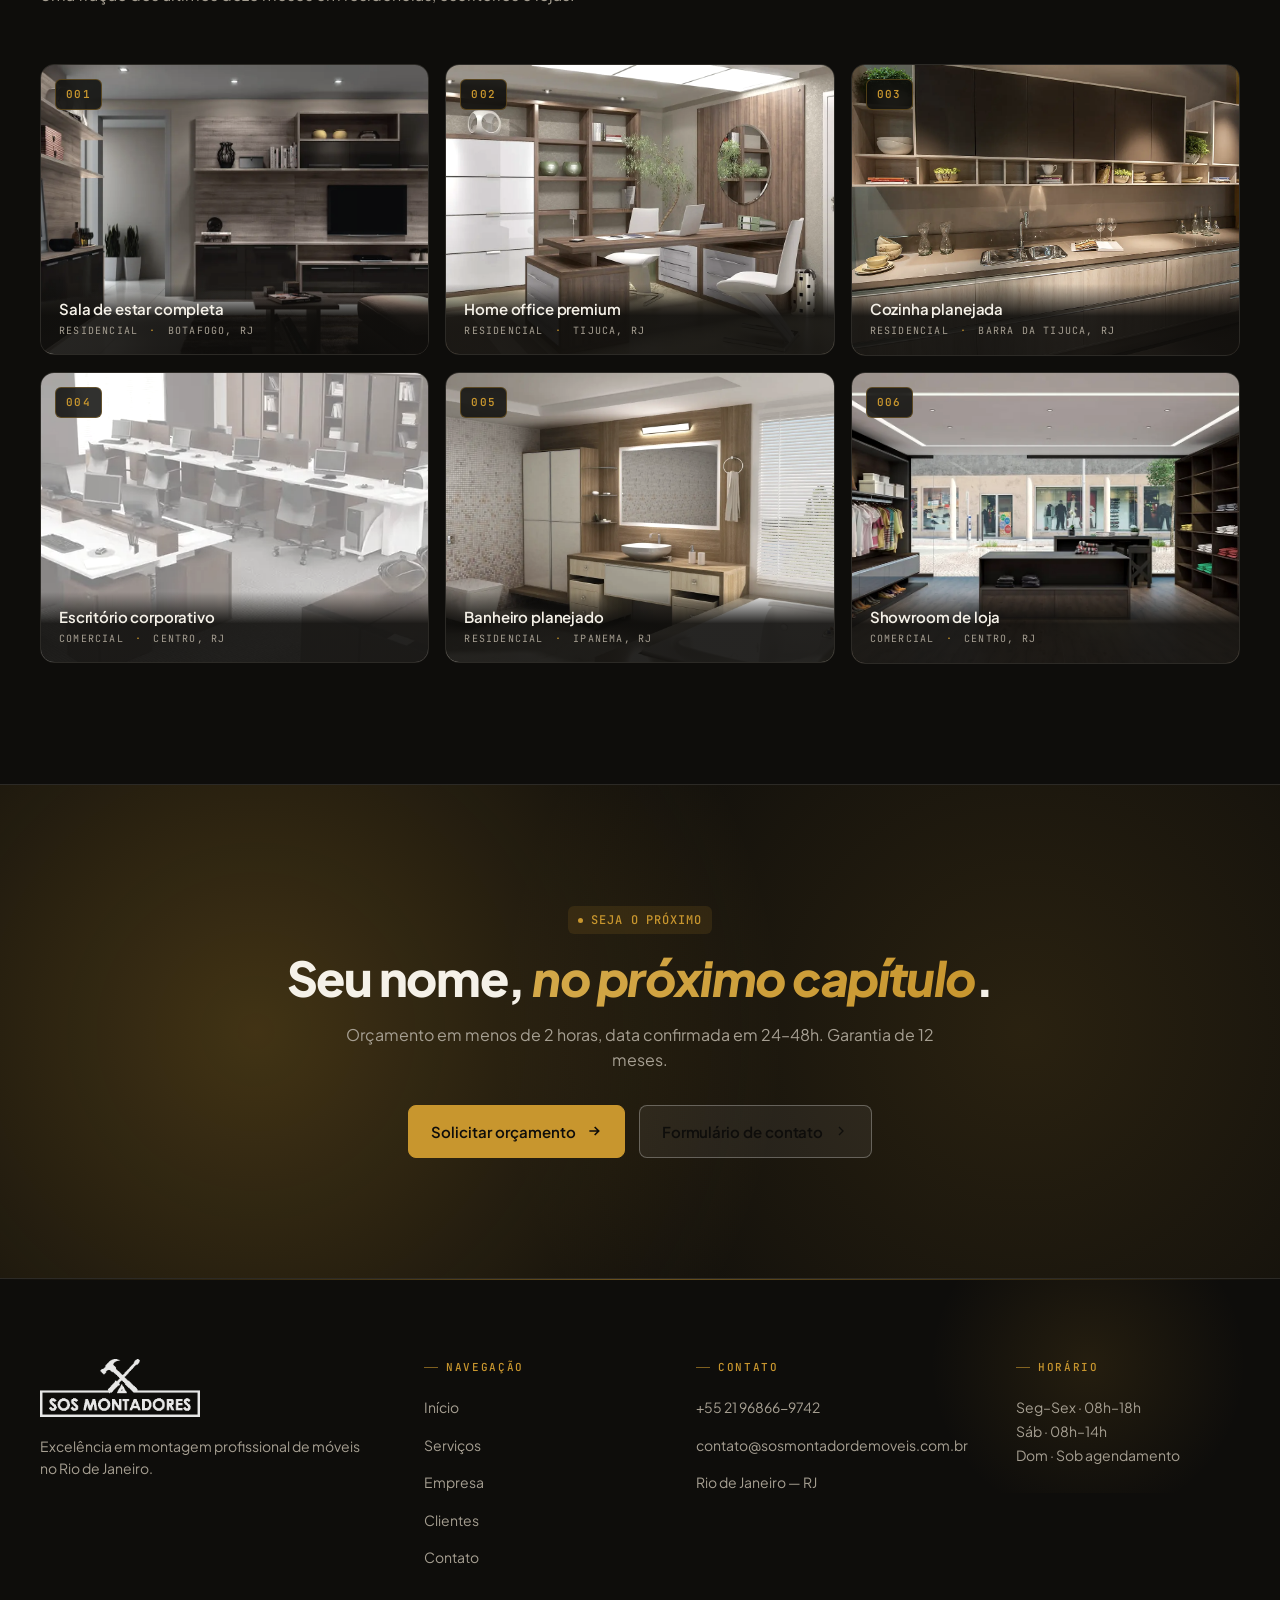
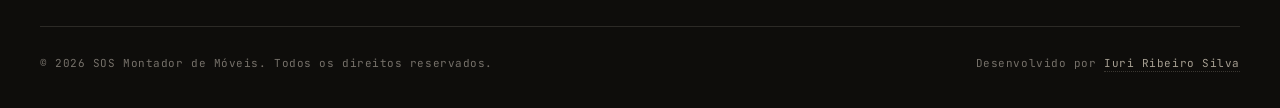
==== commit bcdd7241: "feat: add 5th Google review (Rodrigo Maia) + 3-col grid Reviews are now 5 cards in a 3-col grid (3+2" ====
--- a/clientes.html
+++ b/clientes.html
@@ -26,8 +26,8 @@
   <link rel="preconnect" href="https://fonts.gstatic.com" crossorigin>
   <link rel="stylesheet" href="https://fonts.googleapis.com/css2?family=Plus+Jakarta+Sans:ital,wght@0,300..800;1,300..800&family=JetBrains+Mono:wght@400;500;600&display=swap">
 
-  <link rel="stylesheet" href="css/style.css?v=20260417c">
-  <link rel="stylesheet" href="css/home.css?v=20260417c">
+  <link rel="stylesheet" href="css/style.css?v=20260418a">
+  <link rel="stylesheet" href="css/home.css?v=20260418a">
 </head>
 <body class="home">
 
@@ -185,6 +185,18 @@
             </div>
           </div>
         </article>
+
+        <article class="g-review-card reveal d-4">
+          <div class="g-stars">★★★★★</div>
+          <p class="g-text">Vamos falar de compromisso, excelência no trabalho e excelente entrega. Grande prática no ramo de montagem sem manual. Um olhar gigante pra tratamento de finalização de demanda. Eu super indico e recomendo sempre. Cliente fidelizado, obrigado!</p>
+          <div class="g-author">
+            <div class="g-avatar">R</div>
+            <div class="g-info">
+              <span class="g-name">Rodrigo Maia</span>
+              <span class="g-when">Há 6 semanas · Google</span>
+            </div>
+          </div>
+        </article>
       </div>
 
       <div class="g-reviews-cta reveal">
--- a/css/home.css
+++ b/css/home.css
@@ -2506,8 +2506,12 @@
 
 .g-reviews-grid {
   display: grid;
-  grid-template-columns: repeat(2, 1fr);
+  grid-template-columns: repeat(3, 1fr);
   gap: 20px;
+}
+
+@media (max-width: 1000px) {
+  .g-reviews-grid { grid-template-columns: repeat(2, 1fr); }
 }
 
 .g-review-card {
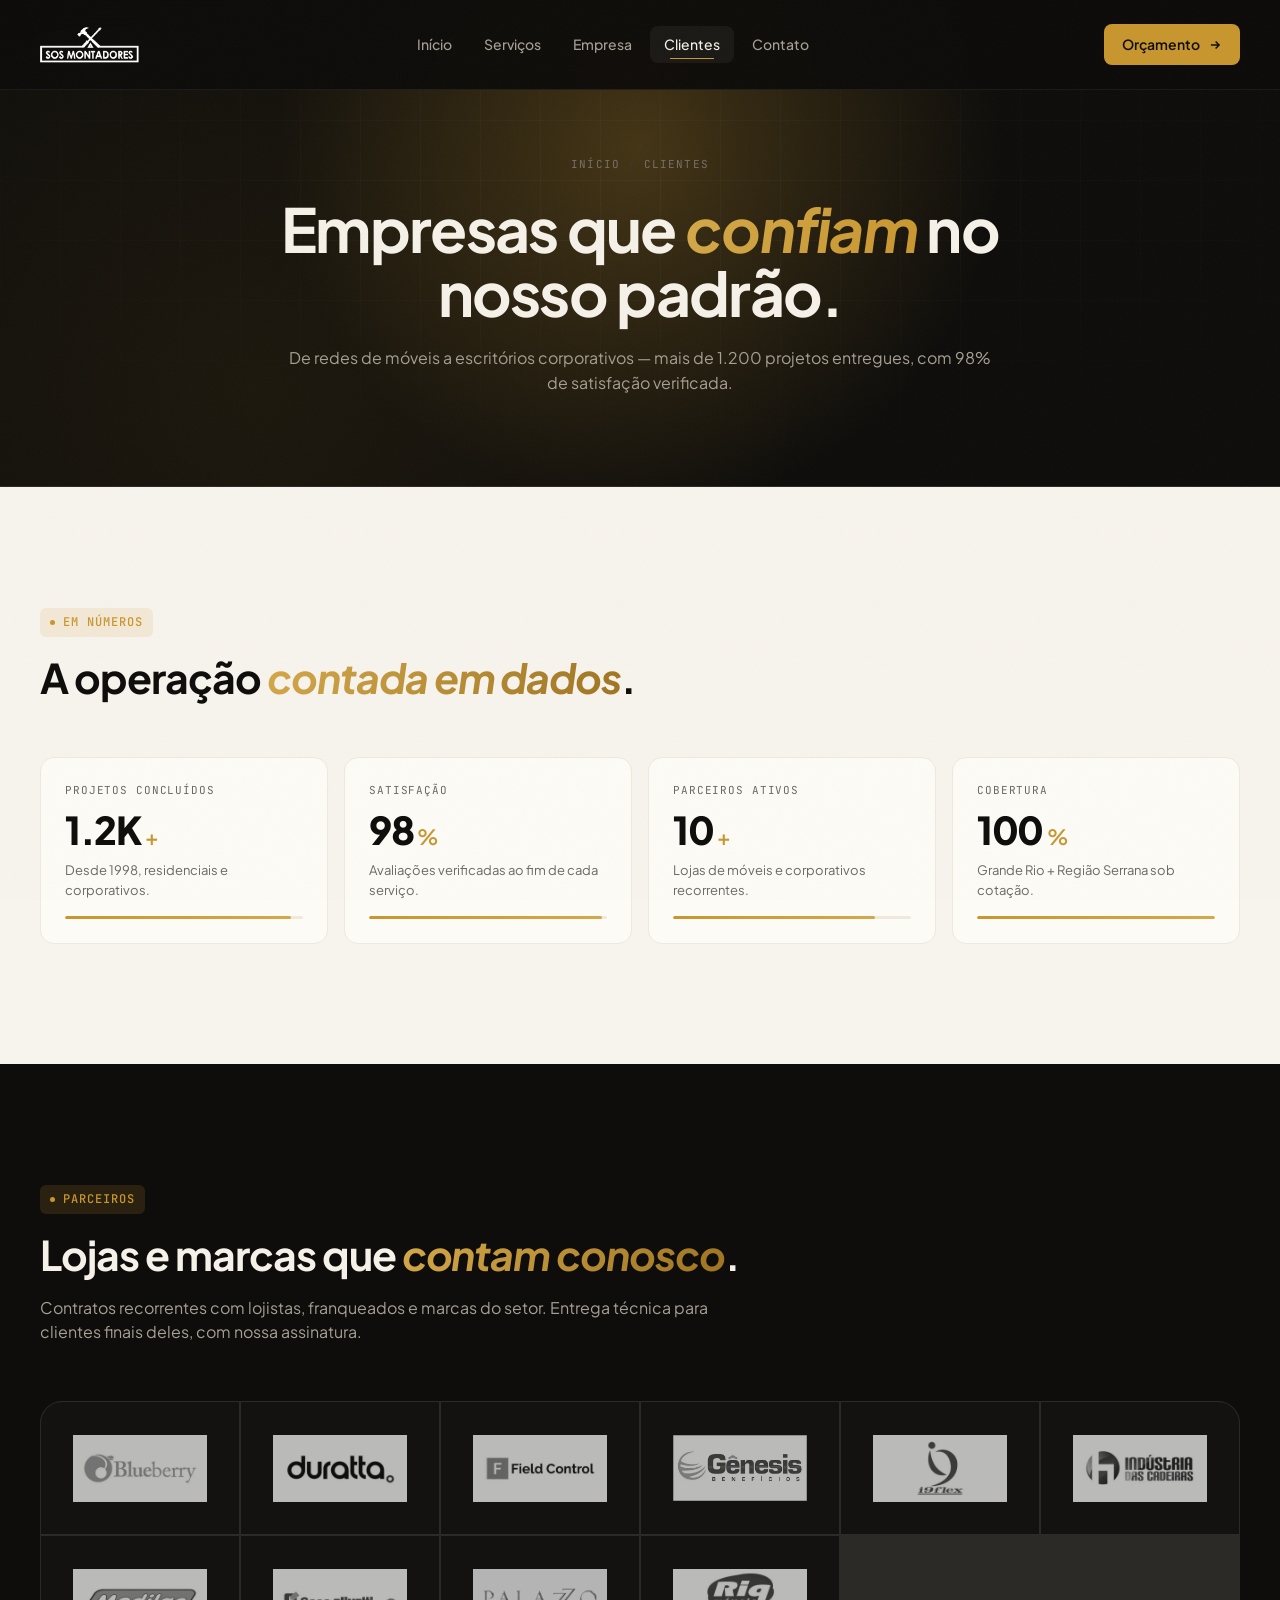
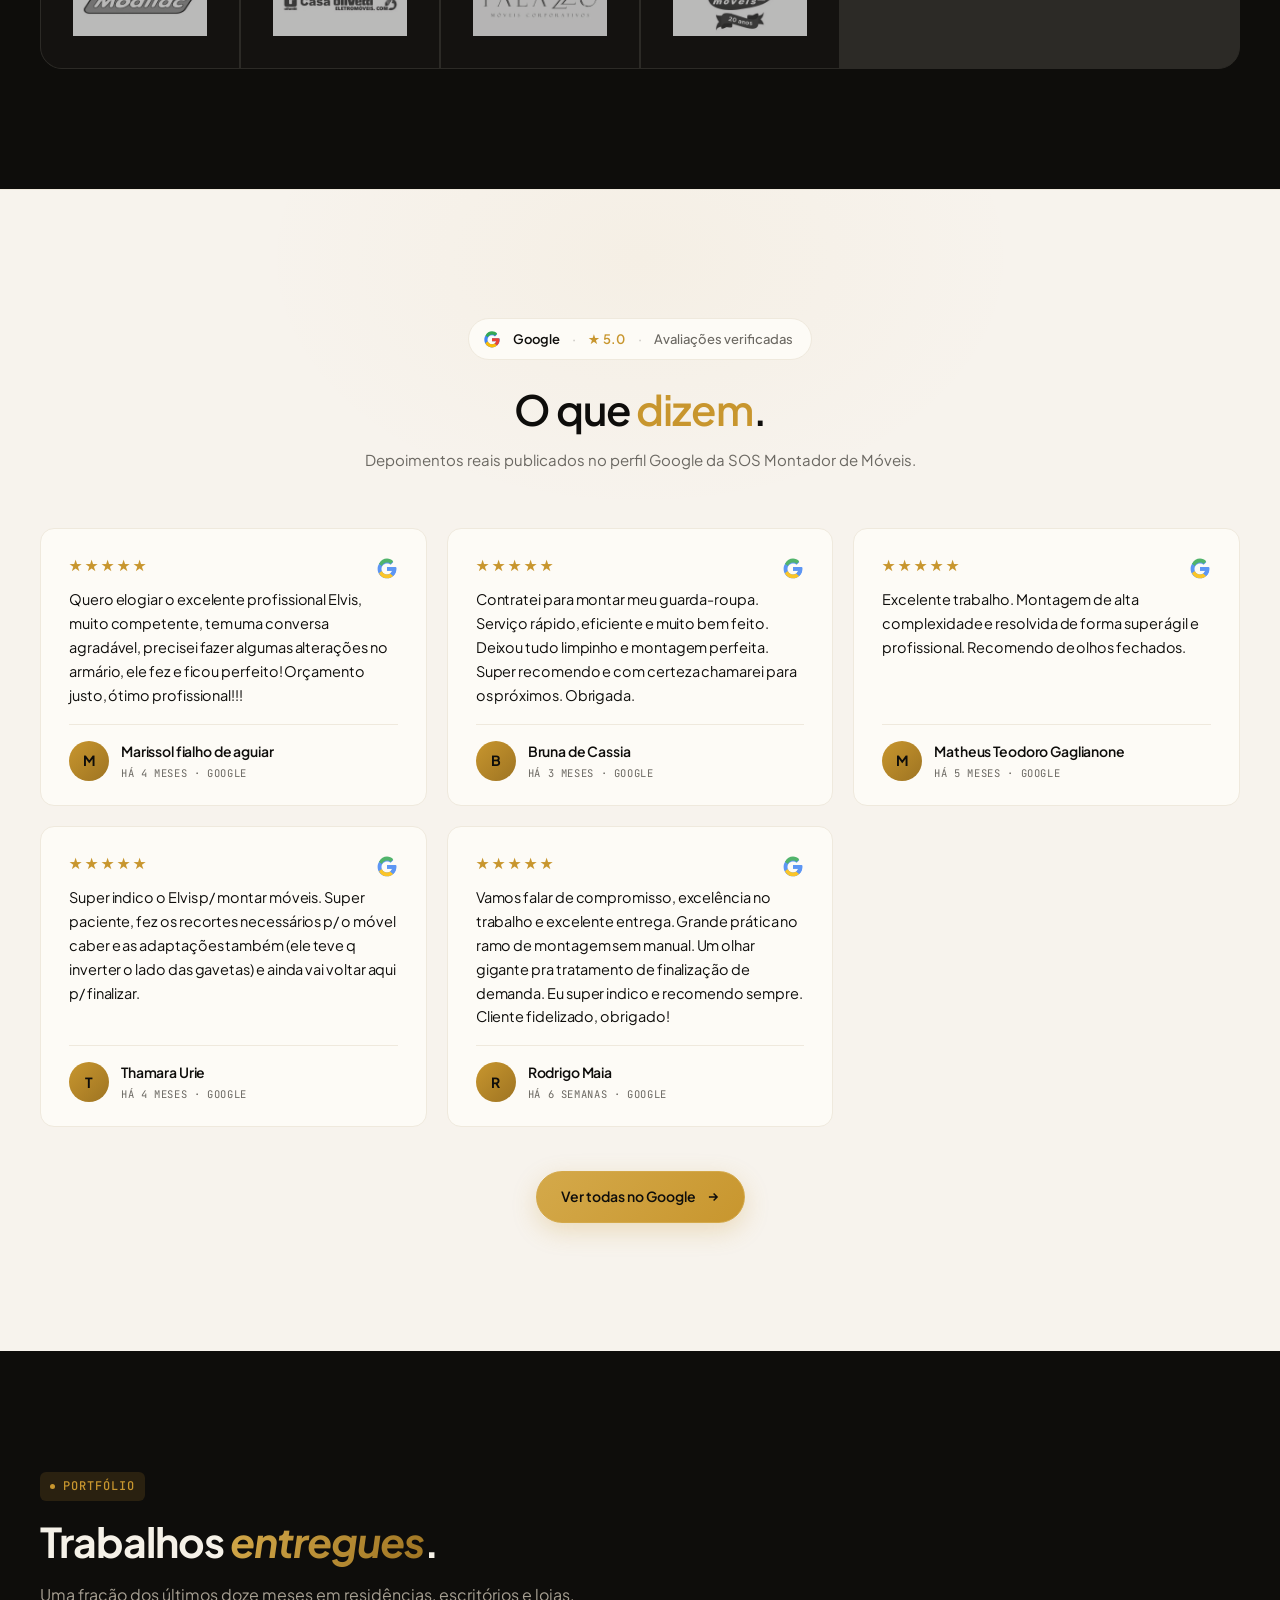
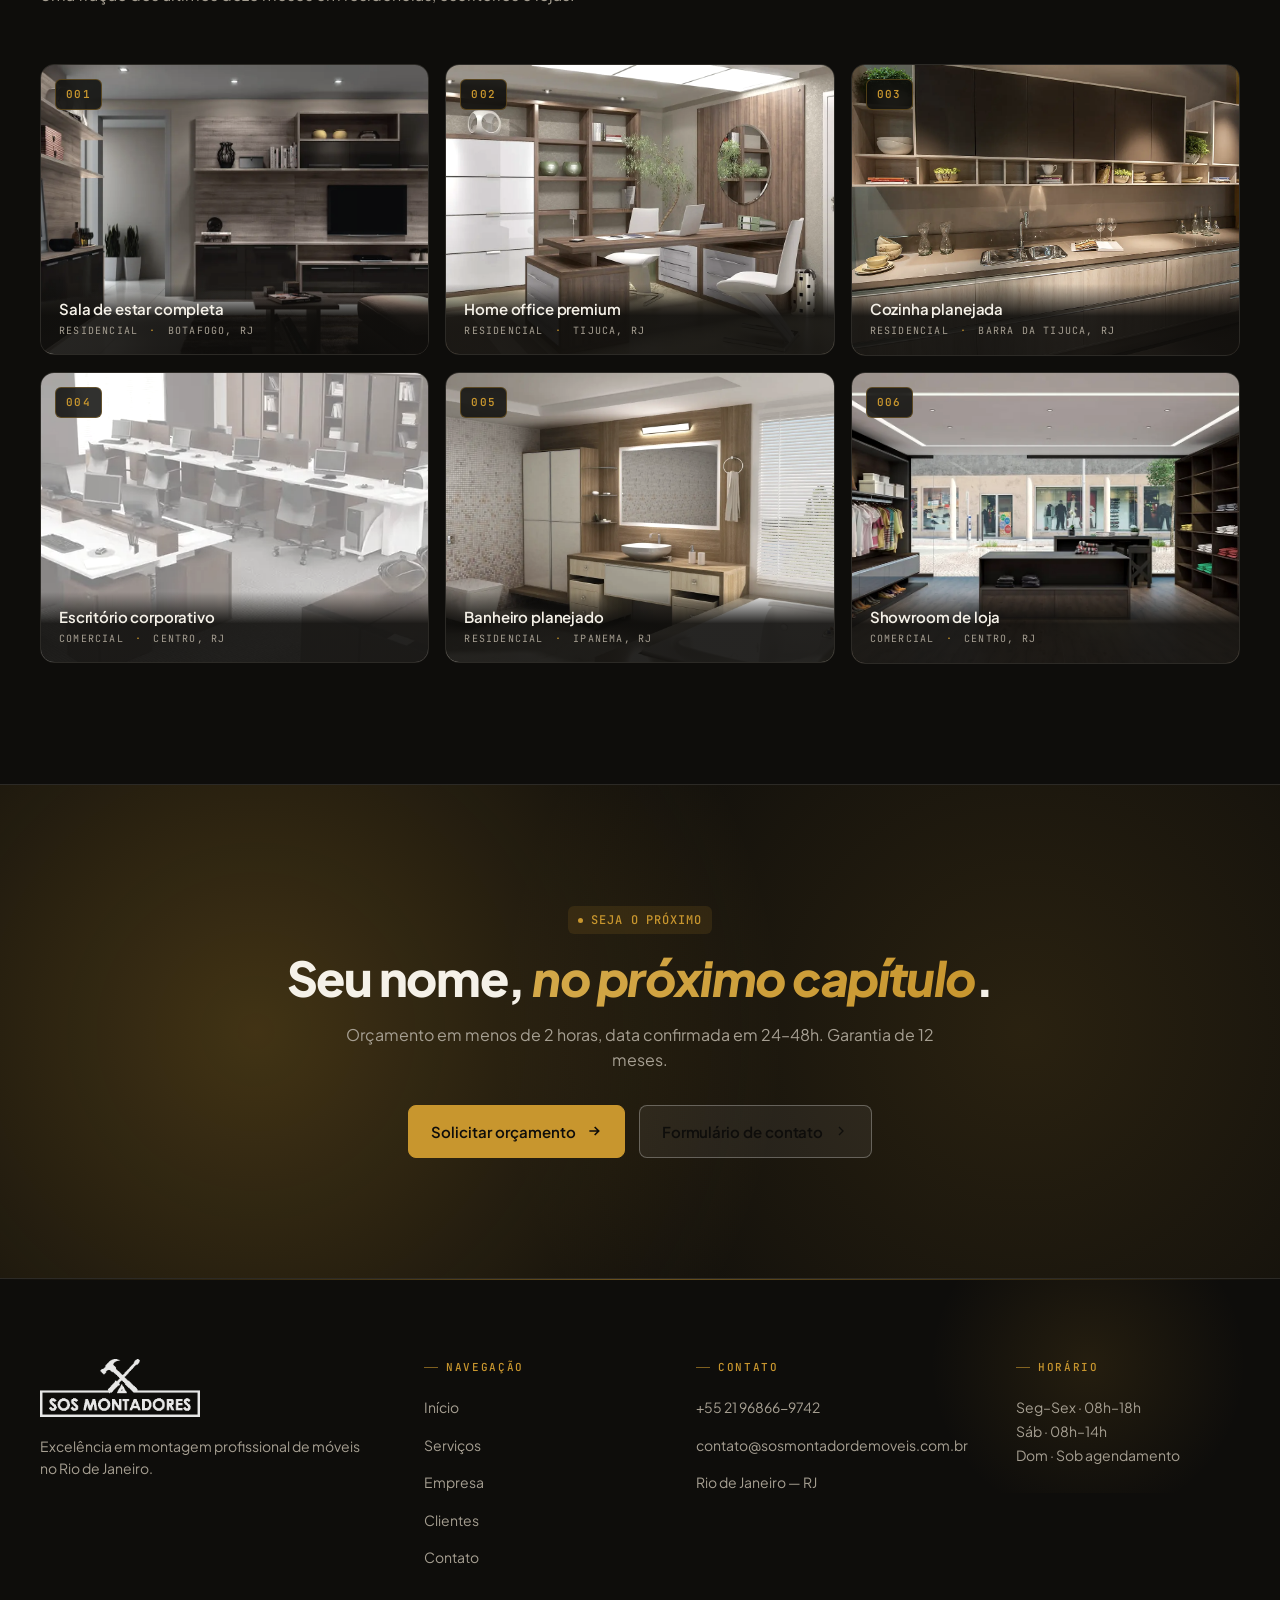
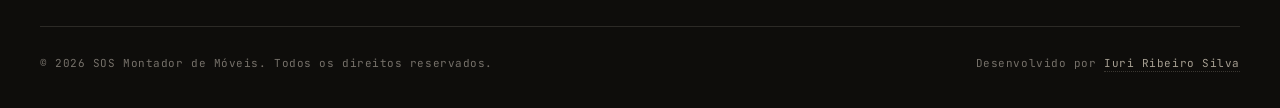
==== commit fa8e0e87: "content: ajusta ano de fundação 2020 -> 1998 (coerência com '28 anos') Co-Authored-By: Claude Opus 4" ====
--- a/clientes.html
+++ b/clientes.html
@@ -72,7 +72,7 @@
         <div class="metric-card reveal" style="--fill: 95%">
           <p class="m-lbl">Projetos concluídos</p>
           <h3 class="m-val">1.2K<span class="unit">+</span></h3>
-          <p class="m-desc">Desde 2020, residenciais e corporativos.</p>
+          <p class="m-desc">Desde 1998, residenciais e corporativos.</p>
           <div class="m-bar"><div class="m-bar-fill"></div></div>
         </div>
         <div class="metric-card reveal d-1" style="--fill: 98%">
--- a/css/home.css
+++ b/css/home.css
@@ -1438,6 +1438,31 @@
 
 .section-dark .split-grid .split-text p { color: var(--paper-dim); }
 
+.split-grid .split-text .history-services {
+  list-style: none;
+  margin: 0 0 16px;
+  padding: 0;
+  display: grid;
+  gap: 10px;
+}
+.split-grid .split-text .history-services li {
+  position: relative;
+  padding-left: 26px;
+  font-size: 15.5px;
+  line-height: 1.55;
+  color: var(--ink-dim);
+}
+.split-grid .split-text .history-services li::before {
+  content: "";
+  position: absolute;
+  left: 4px;
+  top: 9px;
+  width: 7px;
+  height: 7px;
+  border-radius: 50%;
+  background: var(--gold, #C8962E);
+}
+
 .split-grid .split-visual {
   position: relative;
   aspect-ratio: 4/3.3;
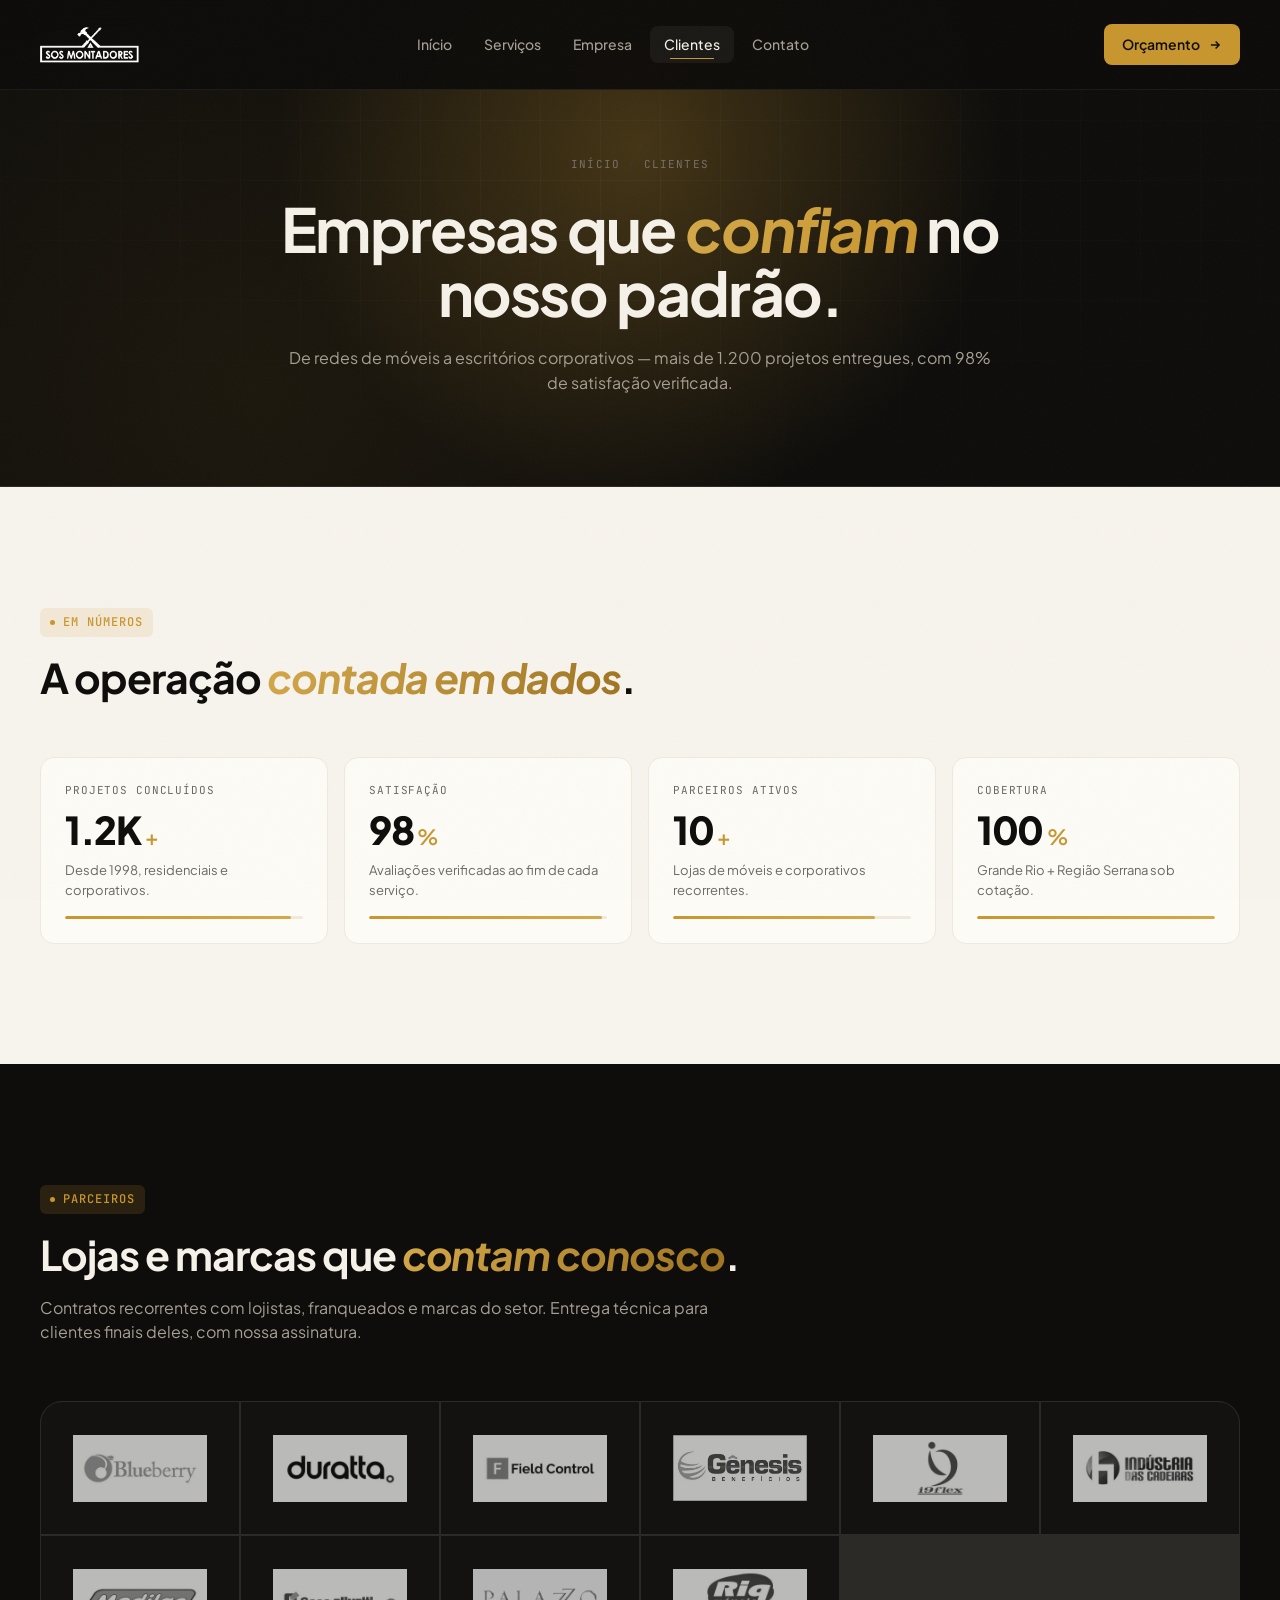
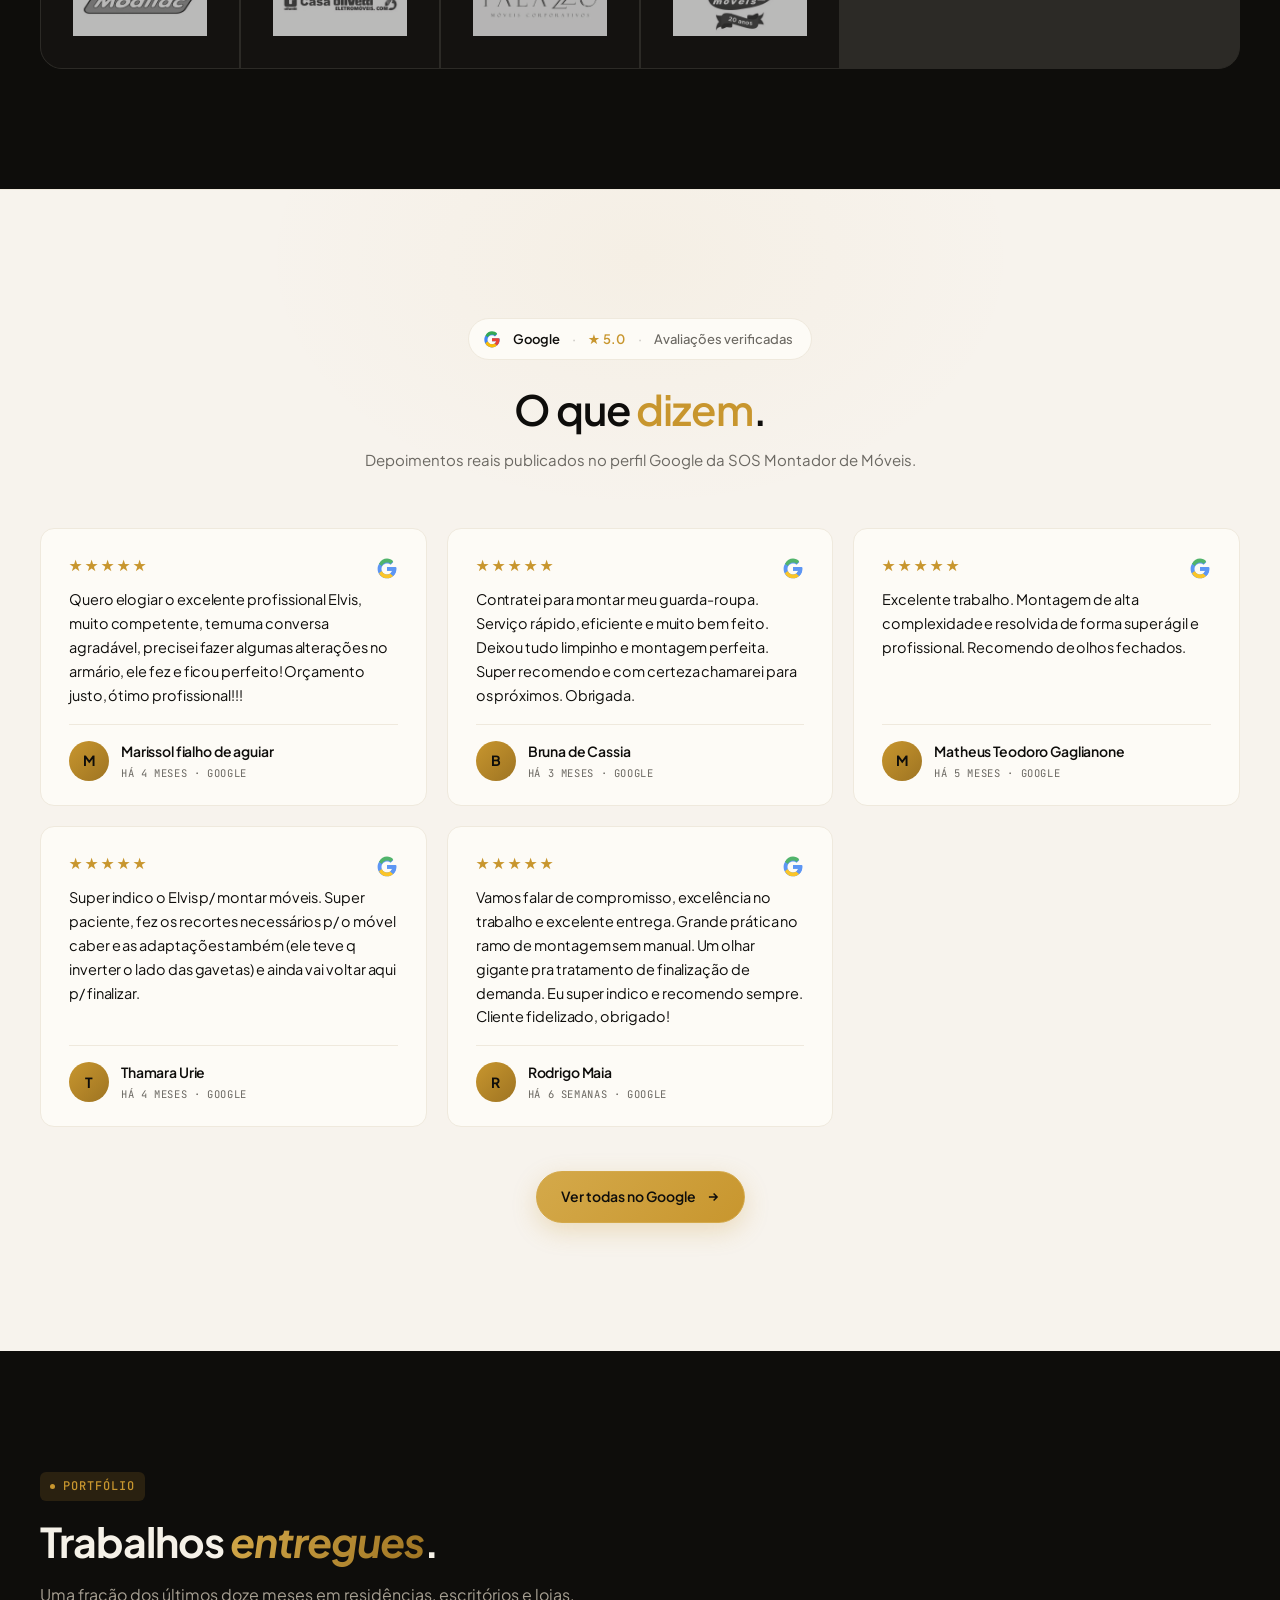
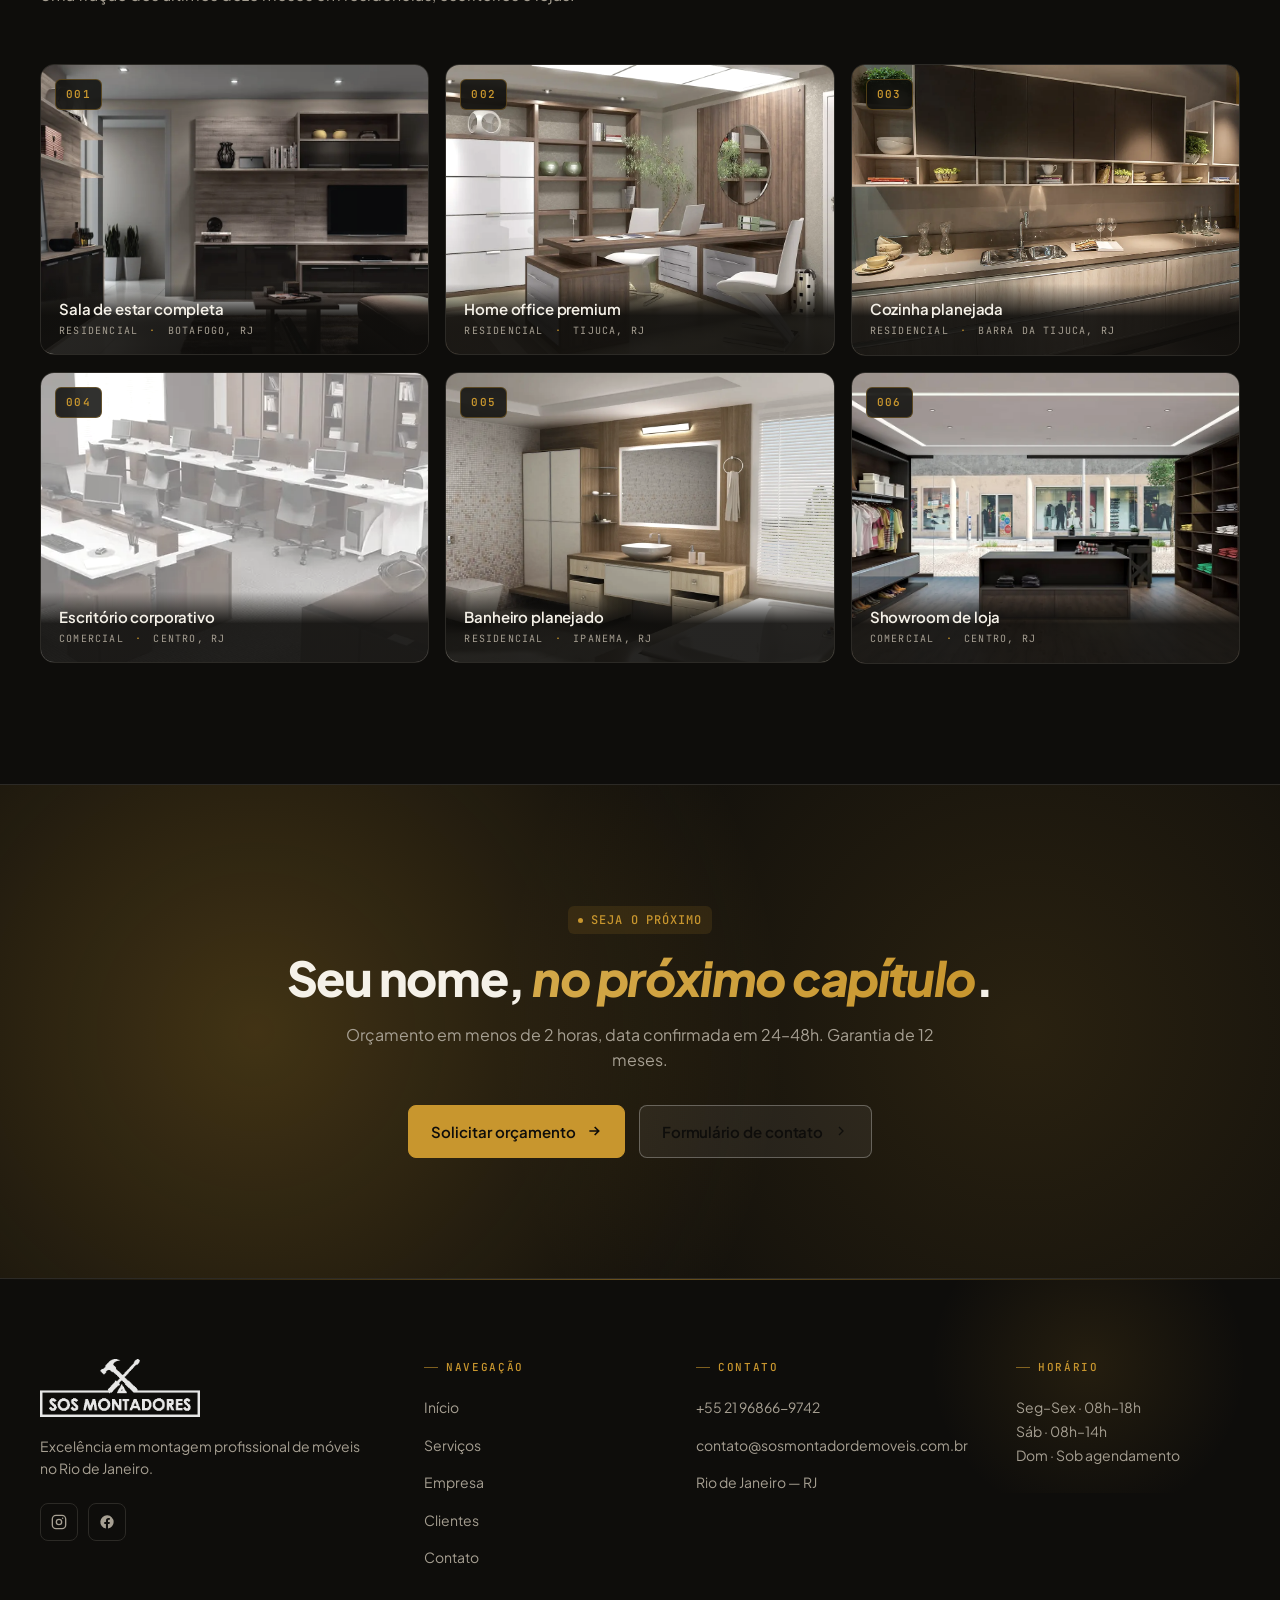
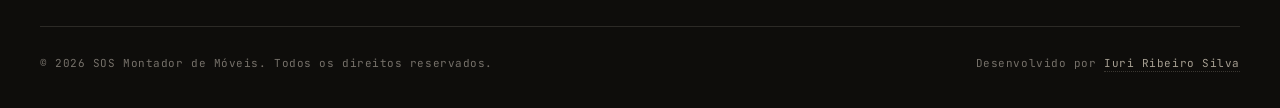
==== commit 39a216e5: "feat: adiciona Instagram e Facebook no rodapé (5 páginas) + schema sameAs Co-Authored-By: Claude Opu" ====
--- a/clientes.html
+++ b/clientes.html
@@ -300,6 +300,14 @@
         <div class="footer__brand">
           <img src="img/logo.png" alt="SOS Montadores" width="180" height="60" decoding="async" loading="lazy">
           <p>Excelência em montagem profissional de móveis no Rio de Janeiro.</p>
+          <div class="footer-socials">
+            <a href="https://www.instagram.com/sosmontadores" target="_blank" rel="noopener noreferrer" aria-label="Instagram">
+              <svg viewBox="0 0 24 24" fill="none" stroke="currentColor" stroke-width="2"><rect x="2" y="2" width="20" height="20" rx="5.5"/><circle cx="12" cy="12" r="4"/><circle cx="17.5" cy="6.5" r="1.1" fill="currentColor" stroke="none"/></svg>
+            </a>
+            <a href="https://web.facebook.com/Sosmontadores/" target="_blank" rel="noopener noreferrer" aria-label="Facebook">
+              <svg viewBox="0 0 24 24" fill="currentColor"><path d="M22 12a10 10 0 1 0-11.6 9.9v-7H7.9V12h2.5V9.8c0-2.5 1.5-3.9 3.7-3.9 1.1 0 2.2.2 2.2.2v2.5h-1.2c-1.2 0-1.6.8-1.6 1.6V12h2.7l-.4 2.9h-2.3v7A10 10 0 0 0 22 12z"/></svg>
+            </a>
+          </div>
         </div>
         <div class="footer__col">
           <h4>Navegação</h4>
--- a/css/style.css
+++ b/css/style.css
@@ -1562,6 +1562,34 @@
   max-width: 320px;
 }
 
+.footer-socials {
+  display: flex;
+  gap: 10px;
+  margin-top: 18px;
+}
+
+.footer-socials a {
+  width: 40px;
+  height: 40px;
+  display: grid;
+  place-items: center;
+  border: 1px solid rgba(255, 255, 255, 0.16);
+  border-radius: 9px;
+  color: var(--text-on-dark-muted);
+  transition: border-color 0.25s, color 0.25s, background 0.25s;
+}
+
+.footer-socials a:hover {
+  border-color: var(--gold);
+  color: var(--gold);
+  background: var(--gold-subtle);
+}
+
+.footer-socials svg {
+  width: 17px;
+  height: 17px;
+}
+
 .footer__title {
   font-family: var(--font-body);
   font-weight: 700;
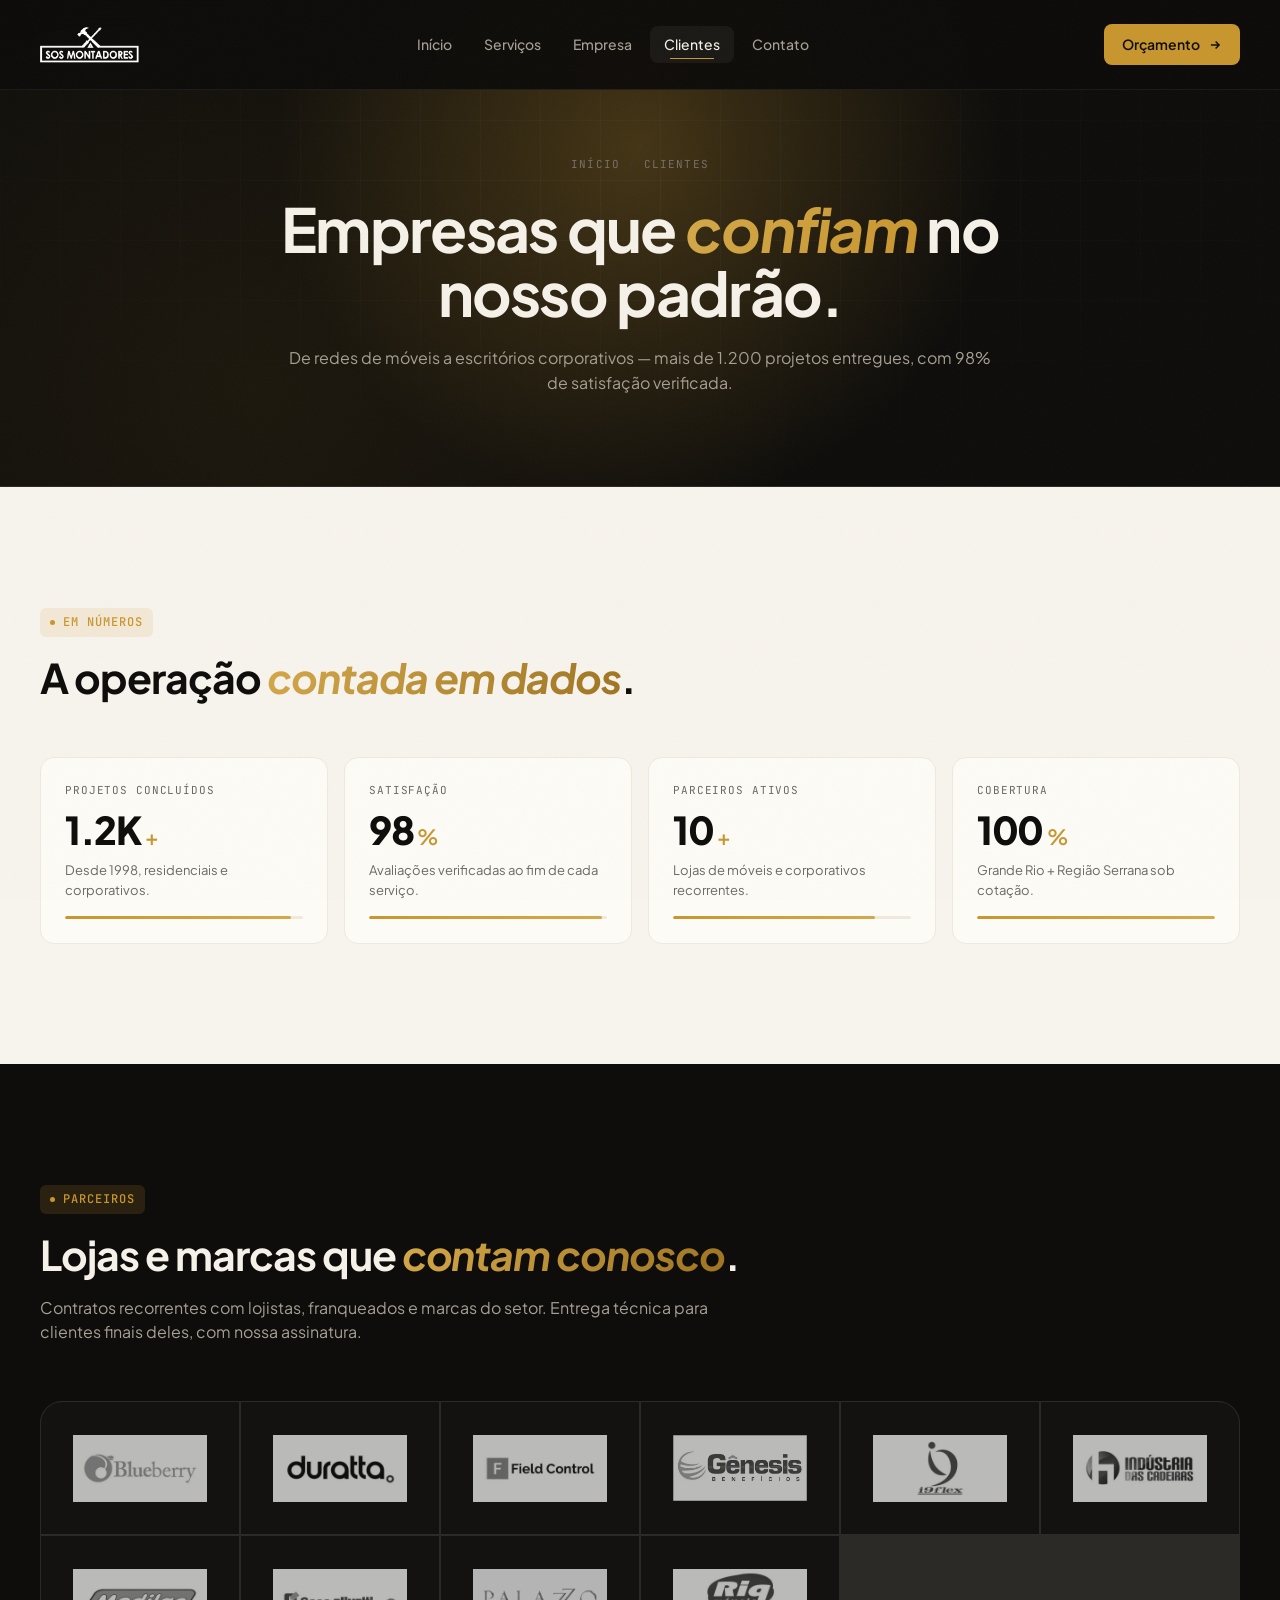
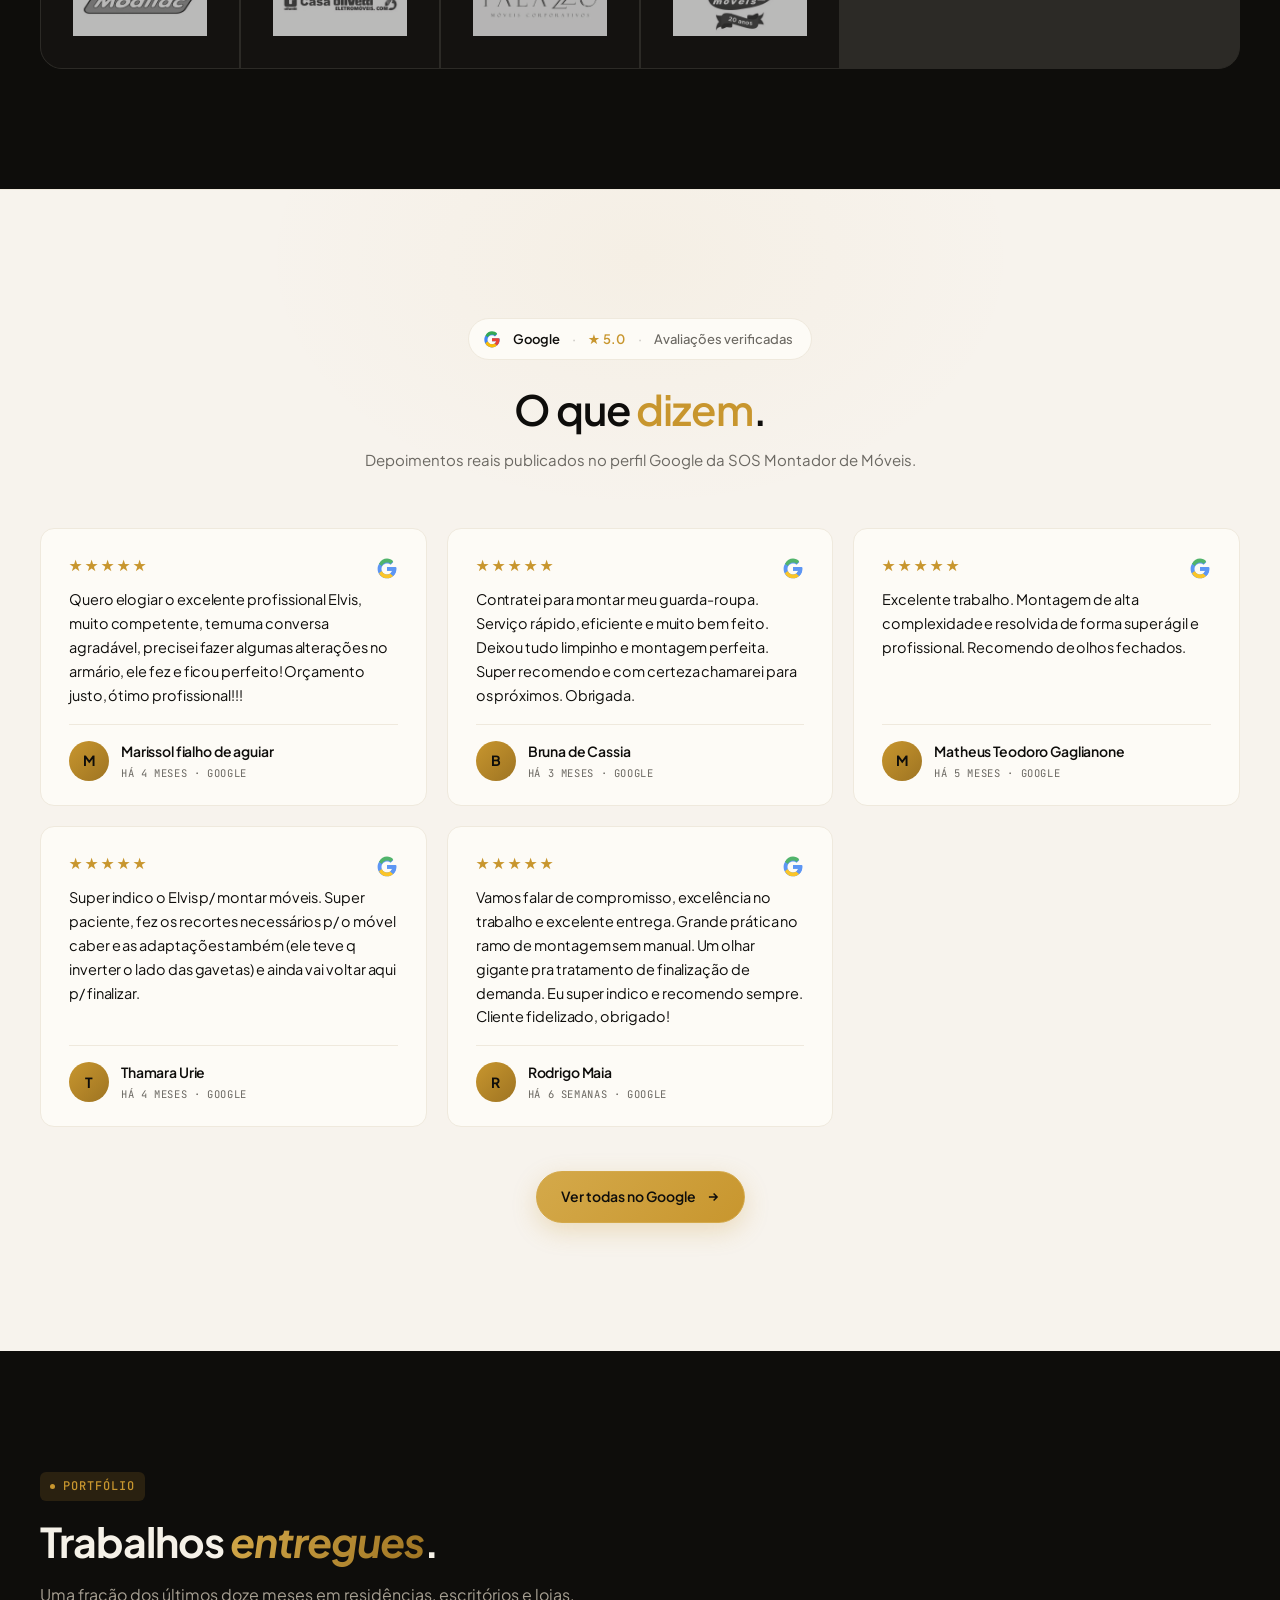
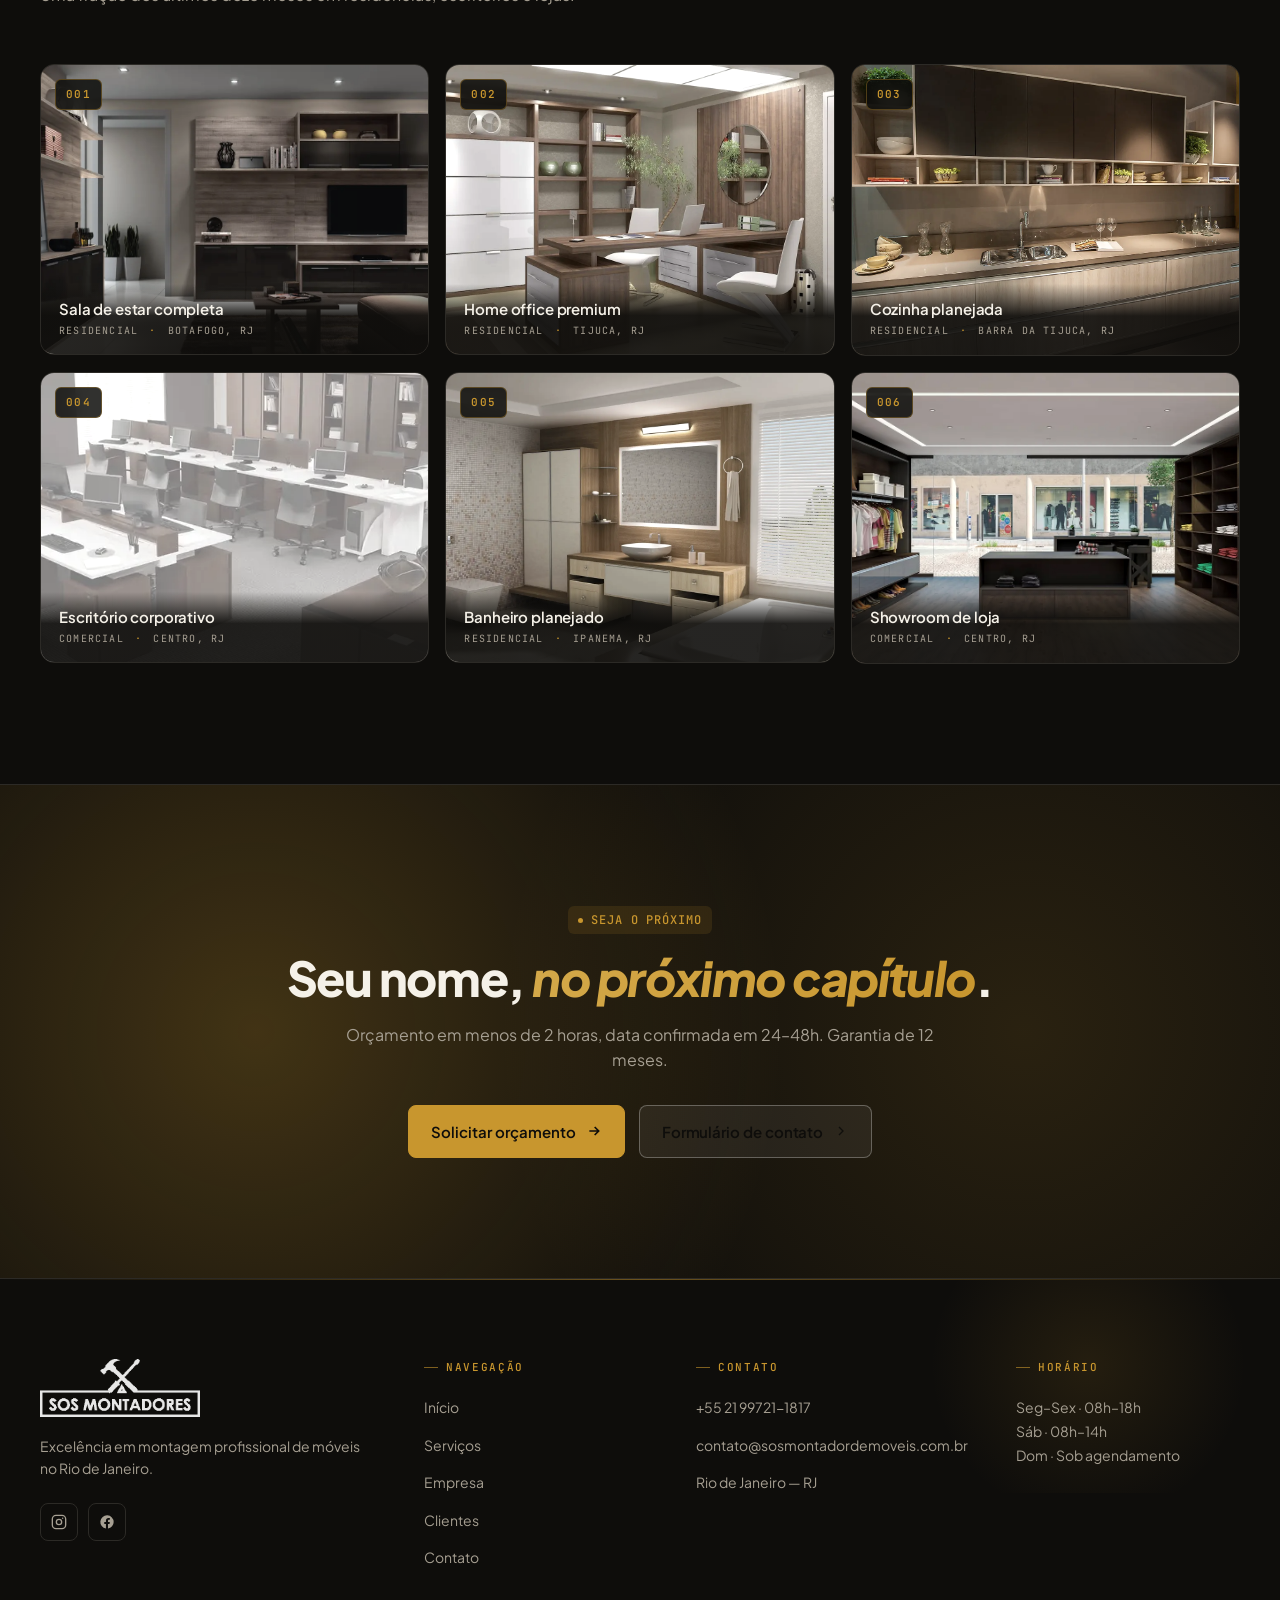
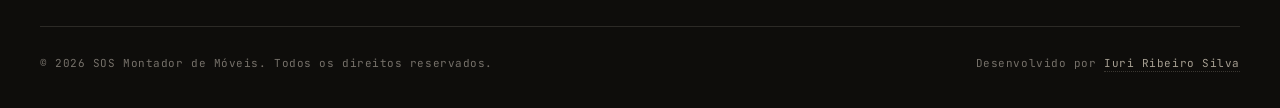
==== commit 3ea6ebce: "content: atualiza número de WhatsApp para 21 99721-1817 Substitui o contato antigo (21 96866-9742) e" ====
--- a/clientes.html
+++ b/clientes.html
@@ -43,7 +43,7 @@
         <a href="clientes" class="active">Clientes</a>
         <a href="contato">Contato</a>
       </nav>
-      <a href="https://wa.me/5521968669742" class="header__cta" target="_blank" rel="noopener noreferrer">
+      <a href="https://wa.me/5521997211817" class="header__cta" target="_blank" rel="noopener noreferrer">
         <span>Orçamento</span>
         <svg viewBox="0 0 24 24" fill="none" stroke="currentColor" stroke-width="2.5"><path d="M5 12h14M13 6l6 6-6 6"/></svg>
       </a>
@@ -282,7 +282,7 @@
       <h2 class="reveal d-1">Seu nome, <span class="accent">no próximo capítulo</span>.</h2>
       <p class="reveal d-2">Orçamento em menos de 2 horas, data confirmada em 24–48h. Garantia de 12 meses.</p>
       <div class="cta-ctas reveal d-3">
-        <a href="https://wa.me/5521968669742?text=Olá!%20Gostaria%20de%20um%20orçamento" class="btn-gold" target="_blank" rel="noopener noreferrer">
+        <a href="https://wa.me/5521997211817?text=Olá!%20Gostaria%20de%20um%20orçamento" class="btn-gold" target="_blank" rel="noopener noreferrer">
           <span>Solicitar orçamento</span>
           <svg viewBox="0 0 24 24" fill="none" stroke="currentColor" stroke-width="2.5"><path d="M5 12h14M13 6l6 6-6 6"/></svg>
         </a>
@@ -319,7 +319,7 @@
         </div>
         <div class="footer__col">
           <h4>Contato</h4>
-          <a href="https://wa.me/5521968669742" target="_blank" rel="noopener noreferrer">+55 21 96866-9742</a>
+          <a href="https://wa.me/5521997211817" target="_blank" rel="noopener noreferrer">+55 21 99721-1817</a>
           <a href="mailto:contato@sosmontadordemoveis.com.br">contato@sosmontadordemoveis.com.br</a>
           <p>Rio de Janeiro — RJ</p>
         </div>
